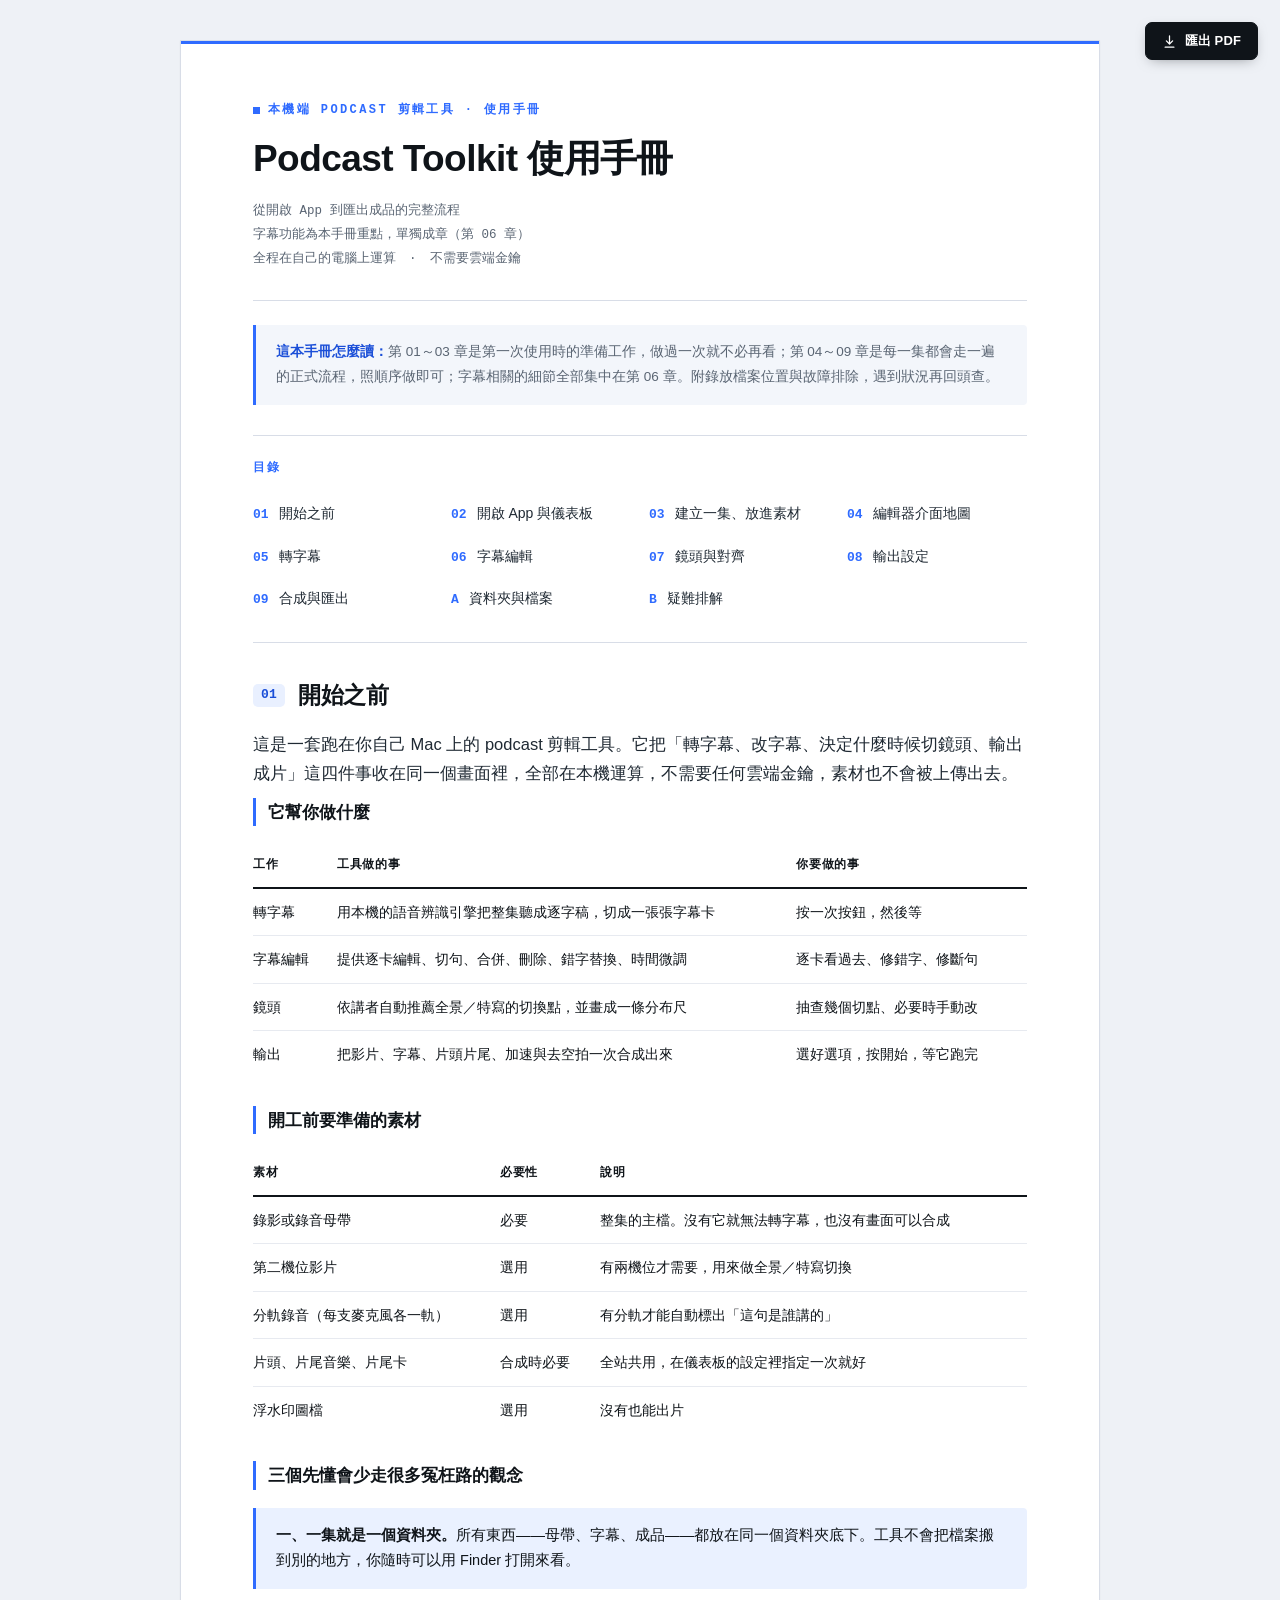
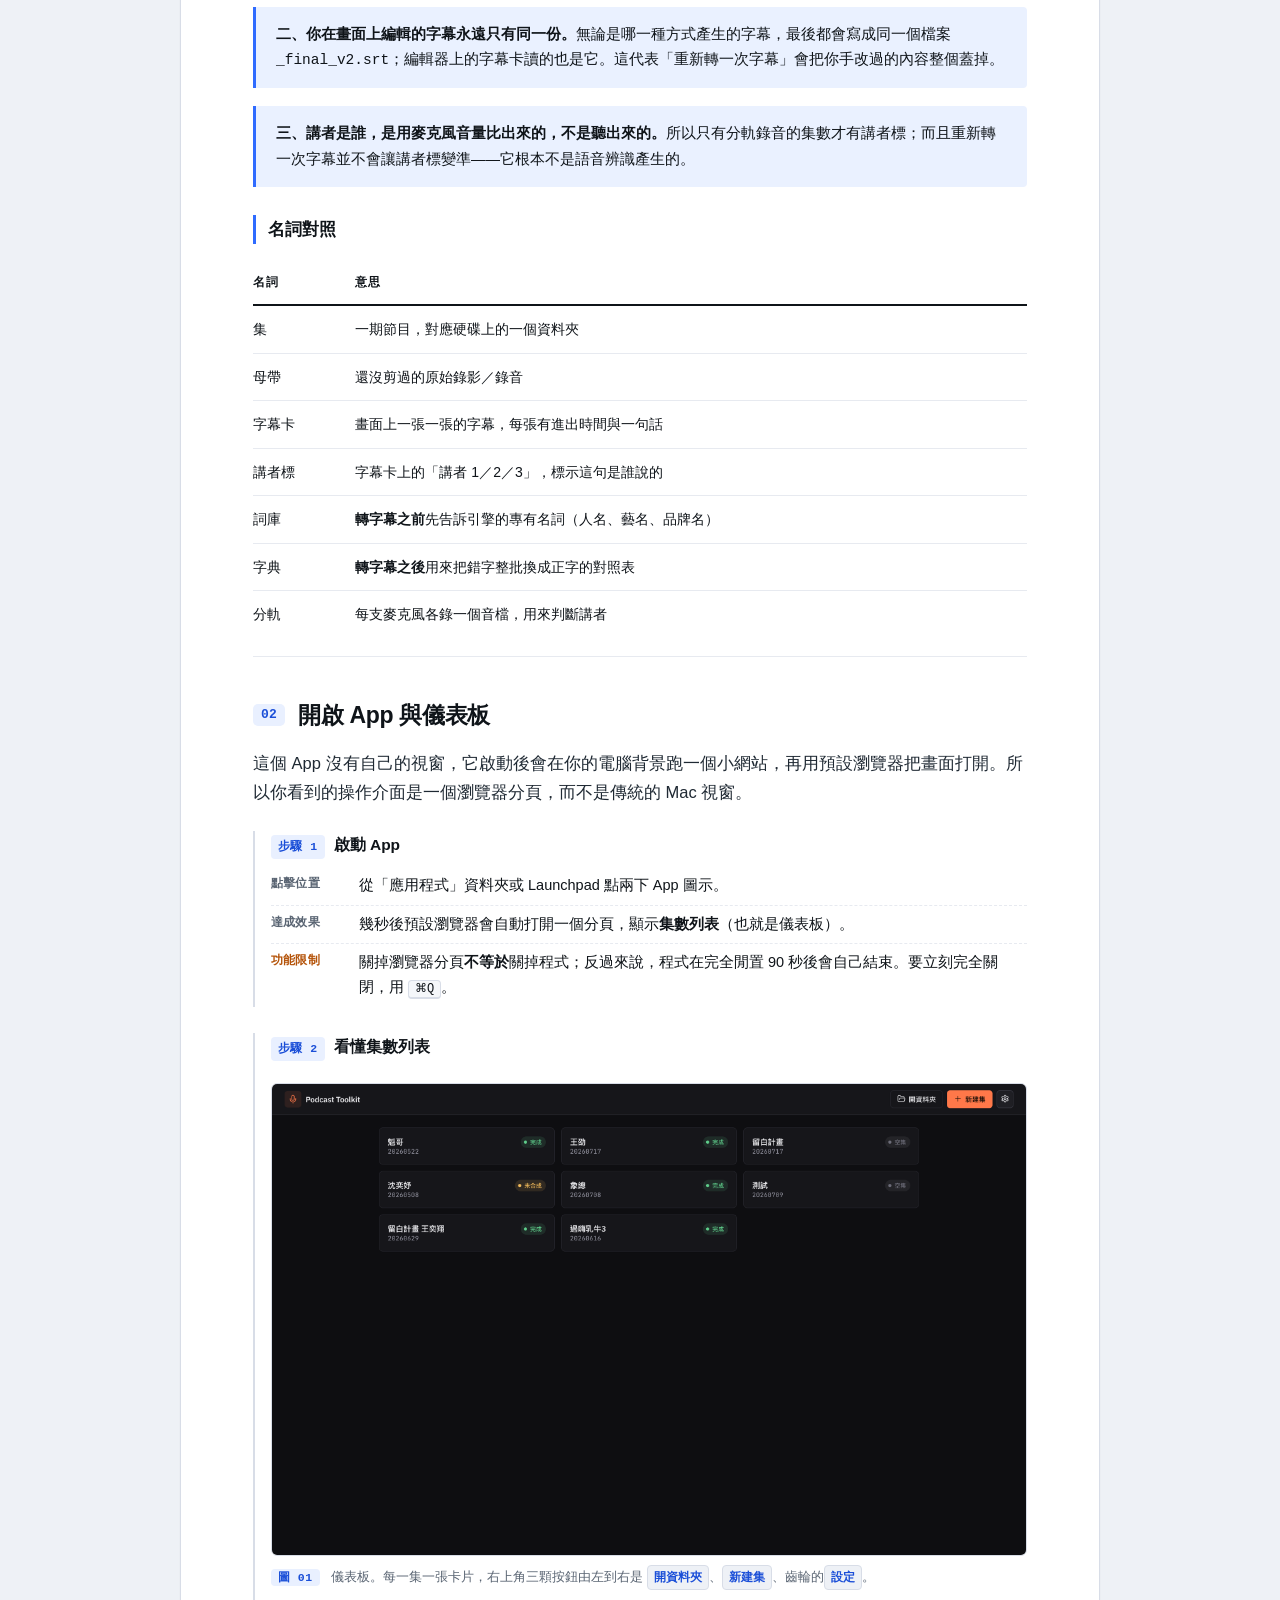
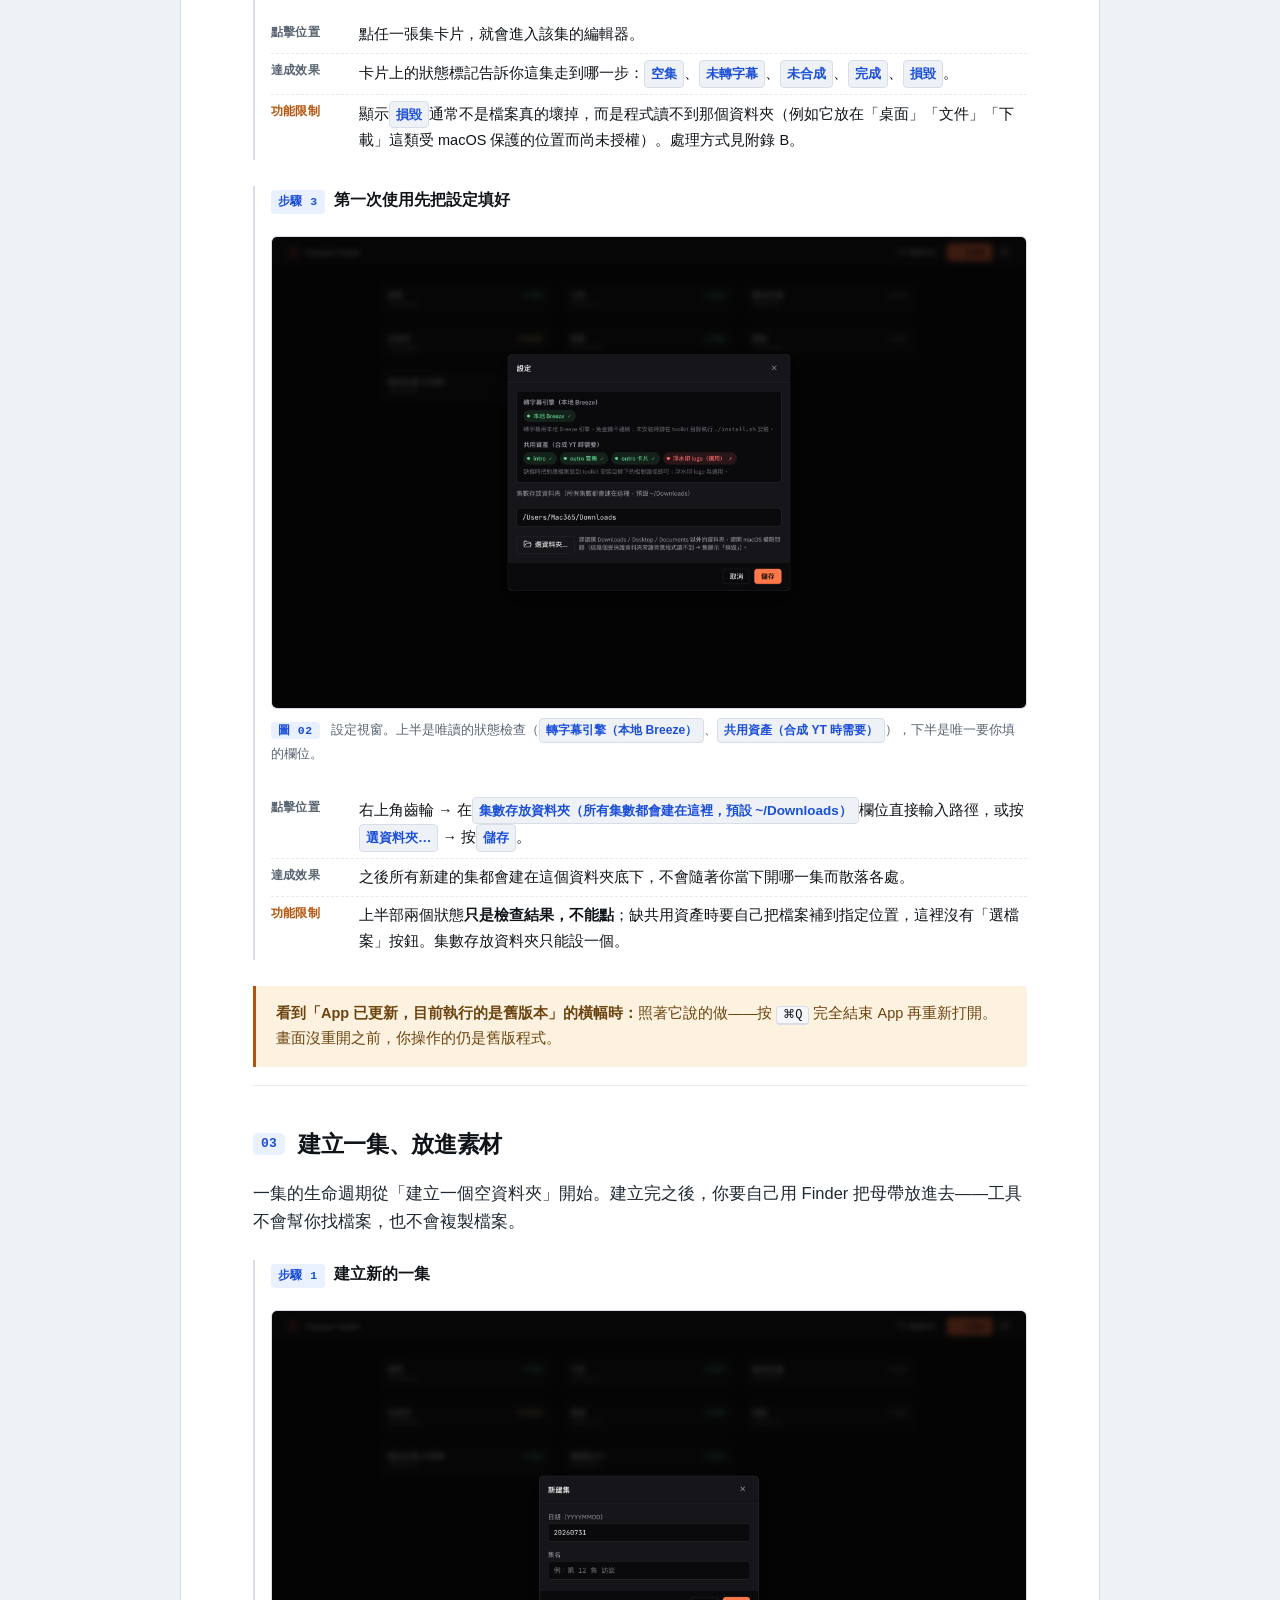
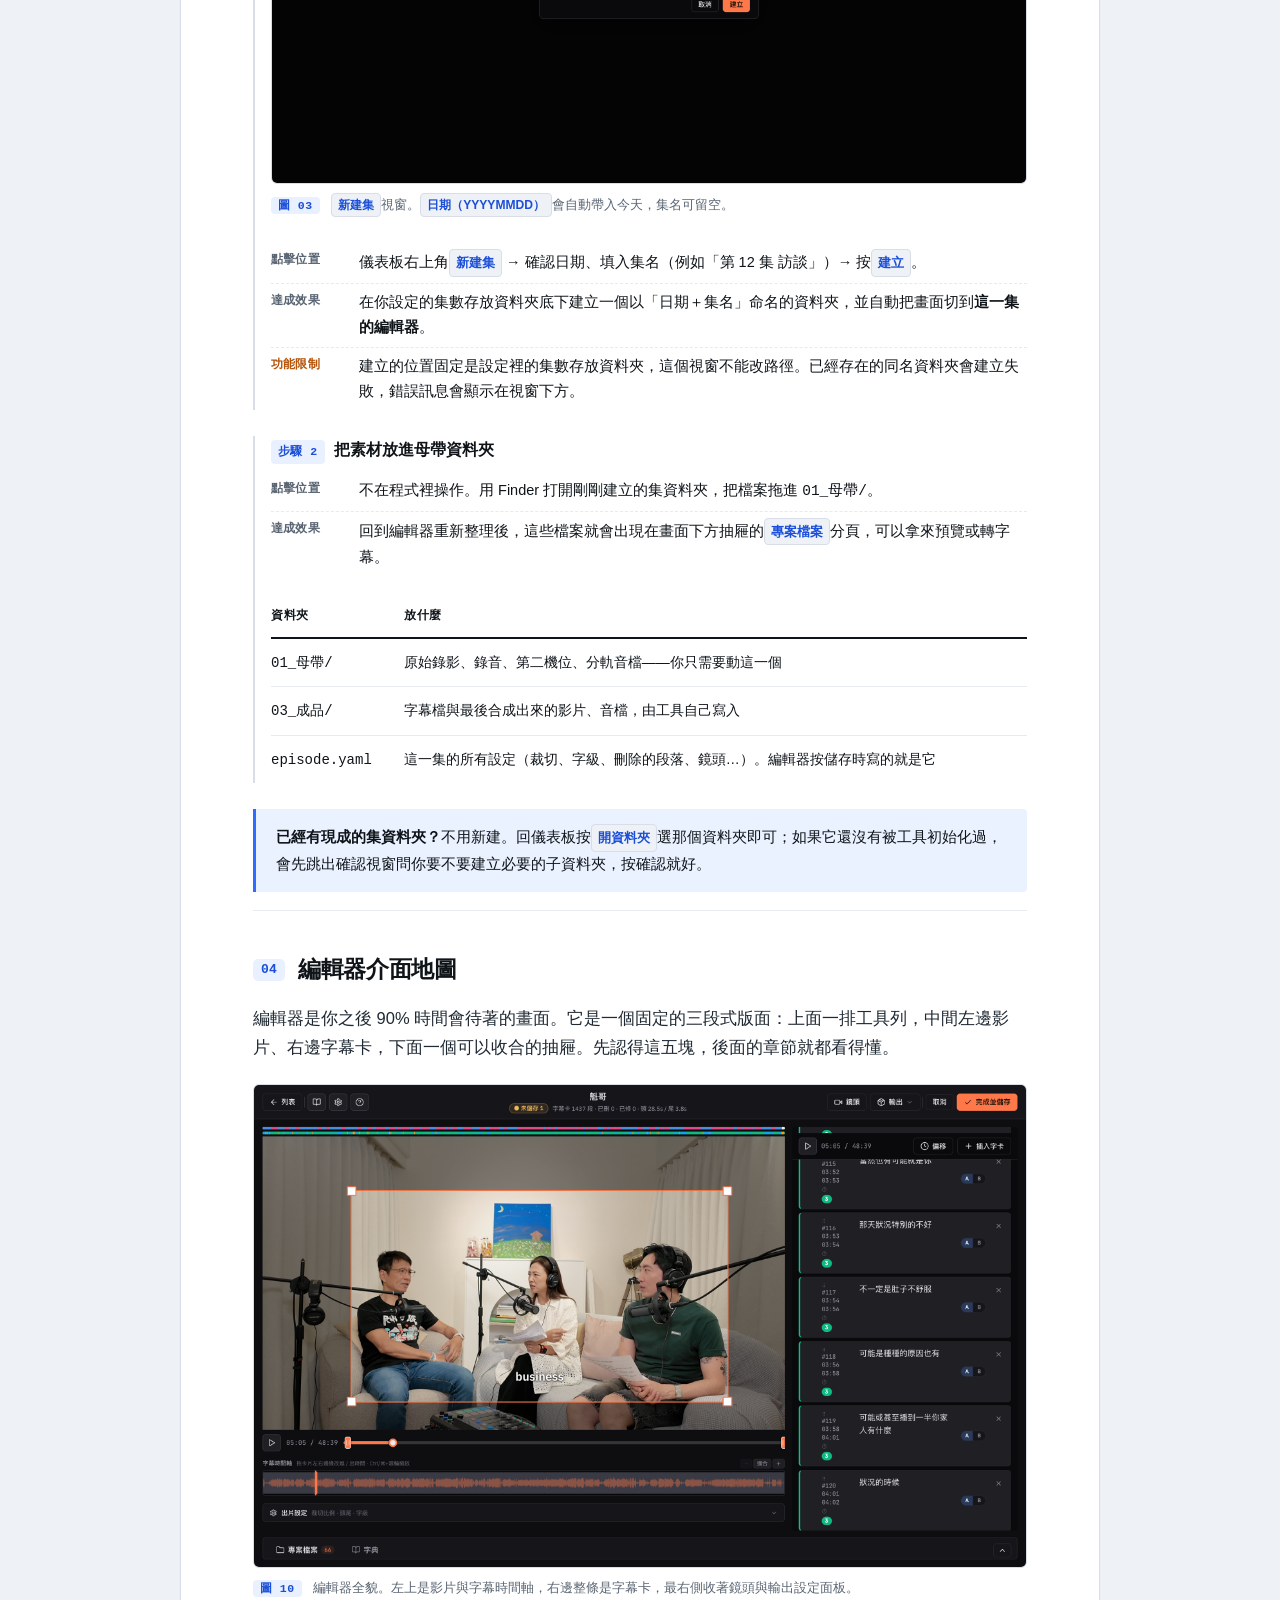
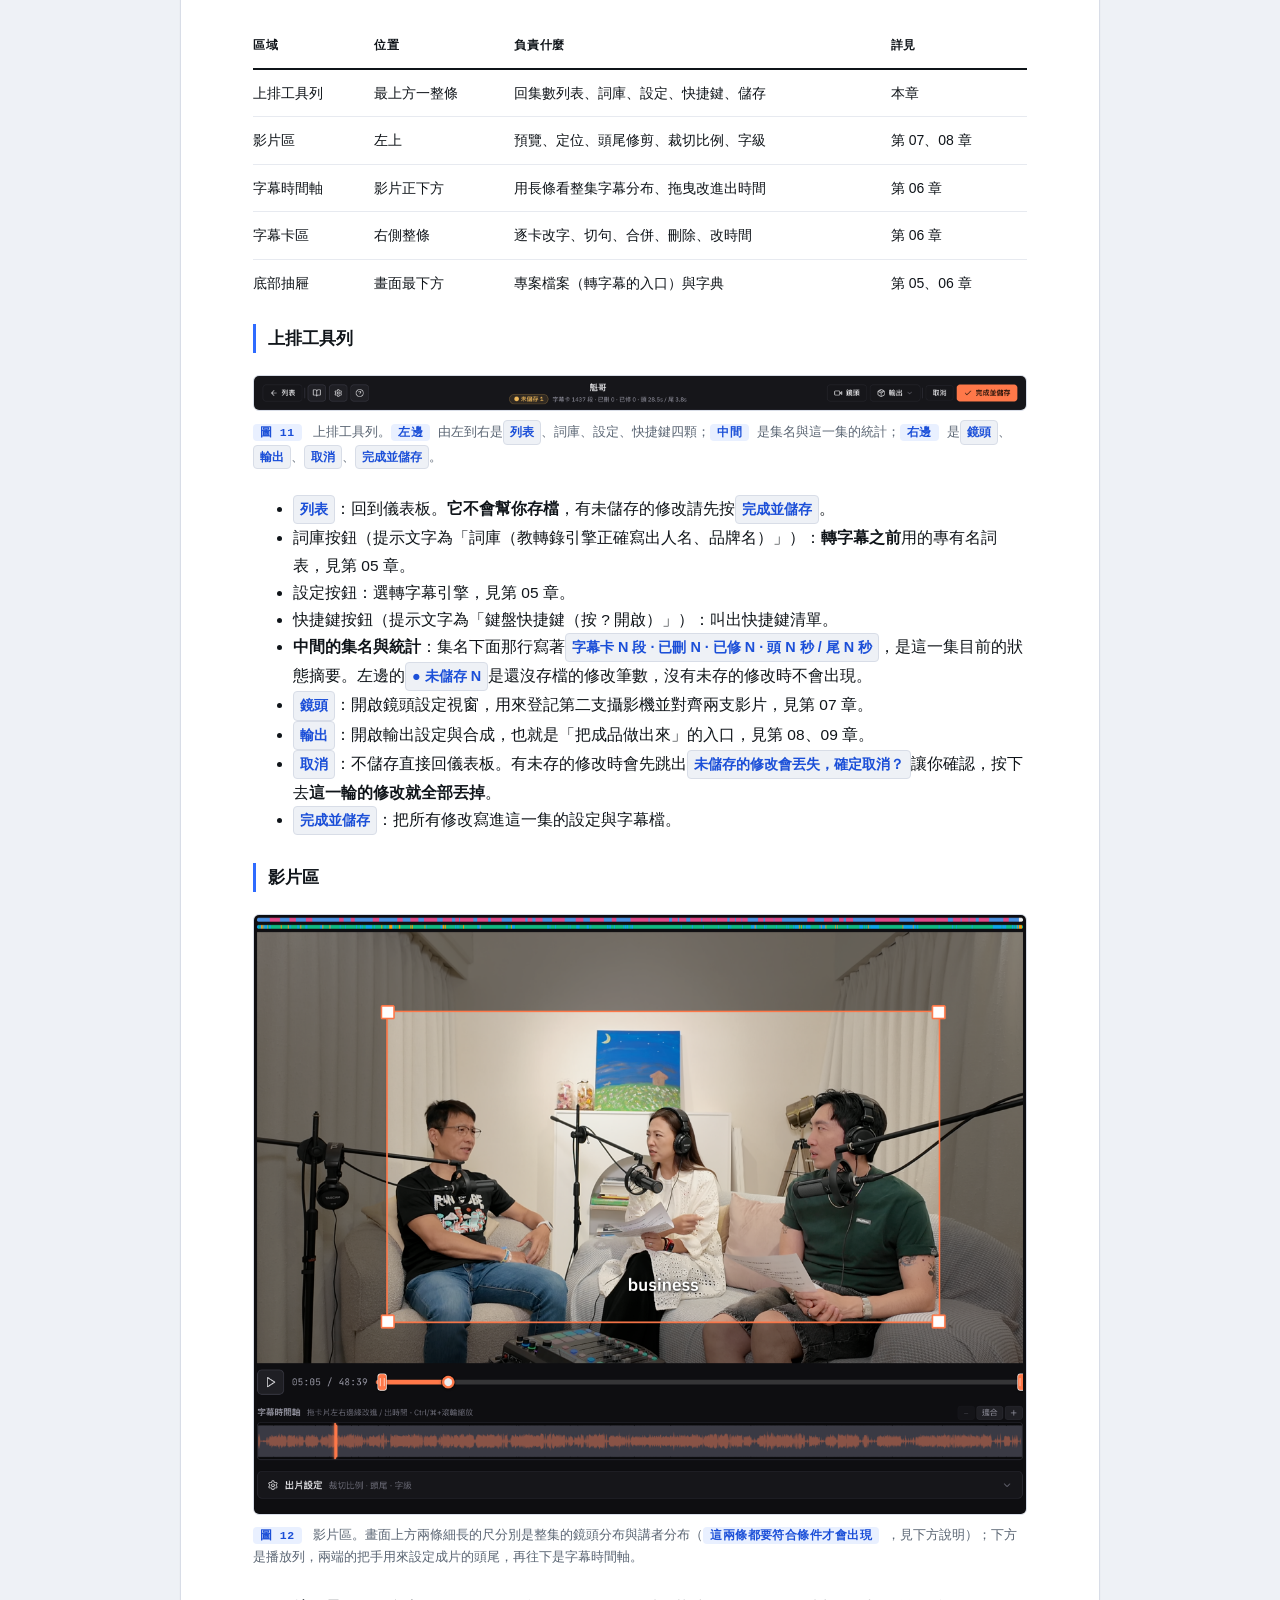
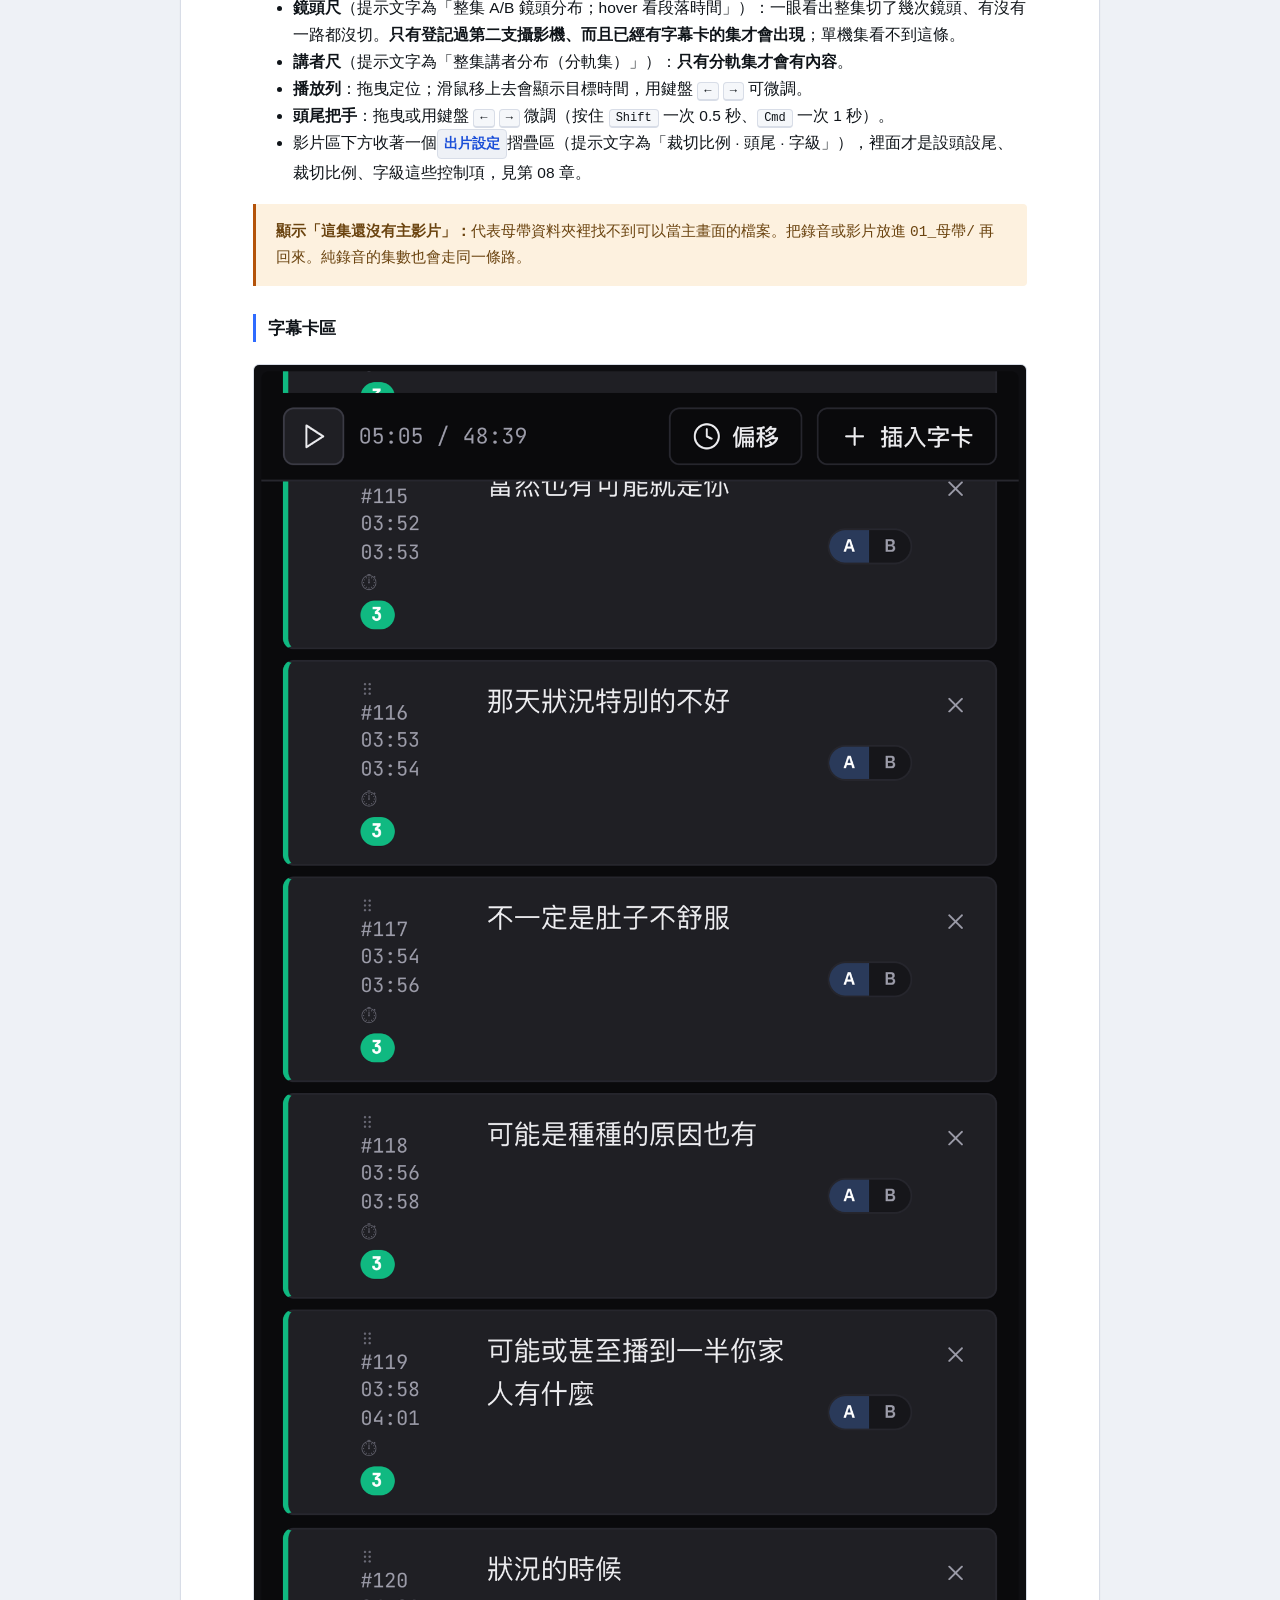
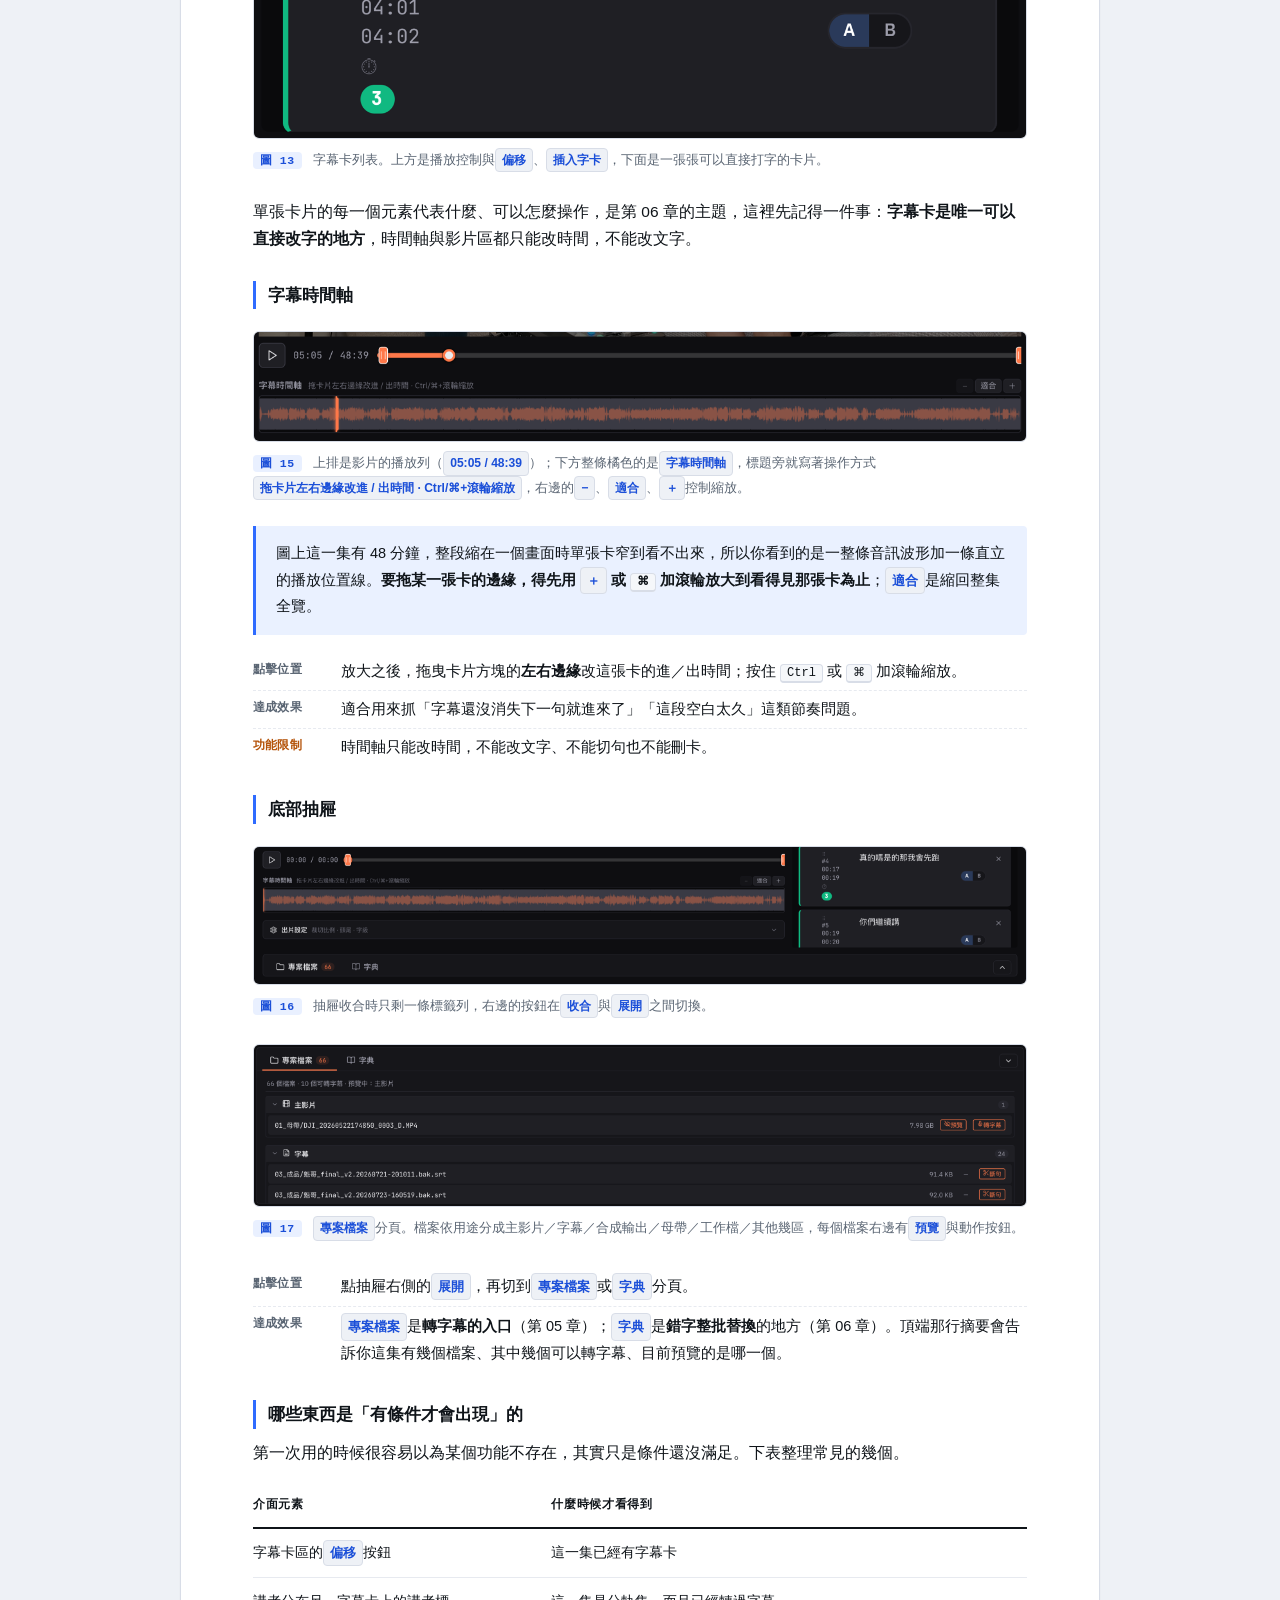
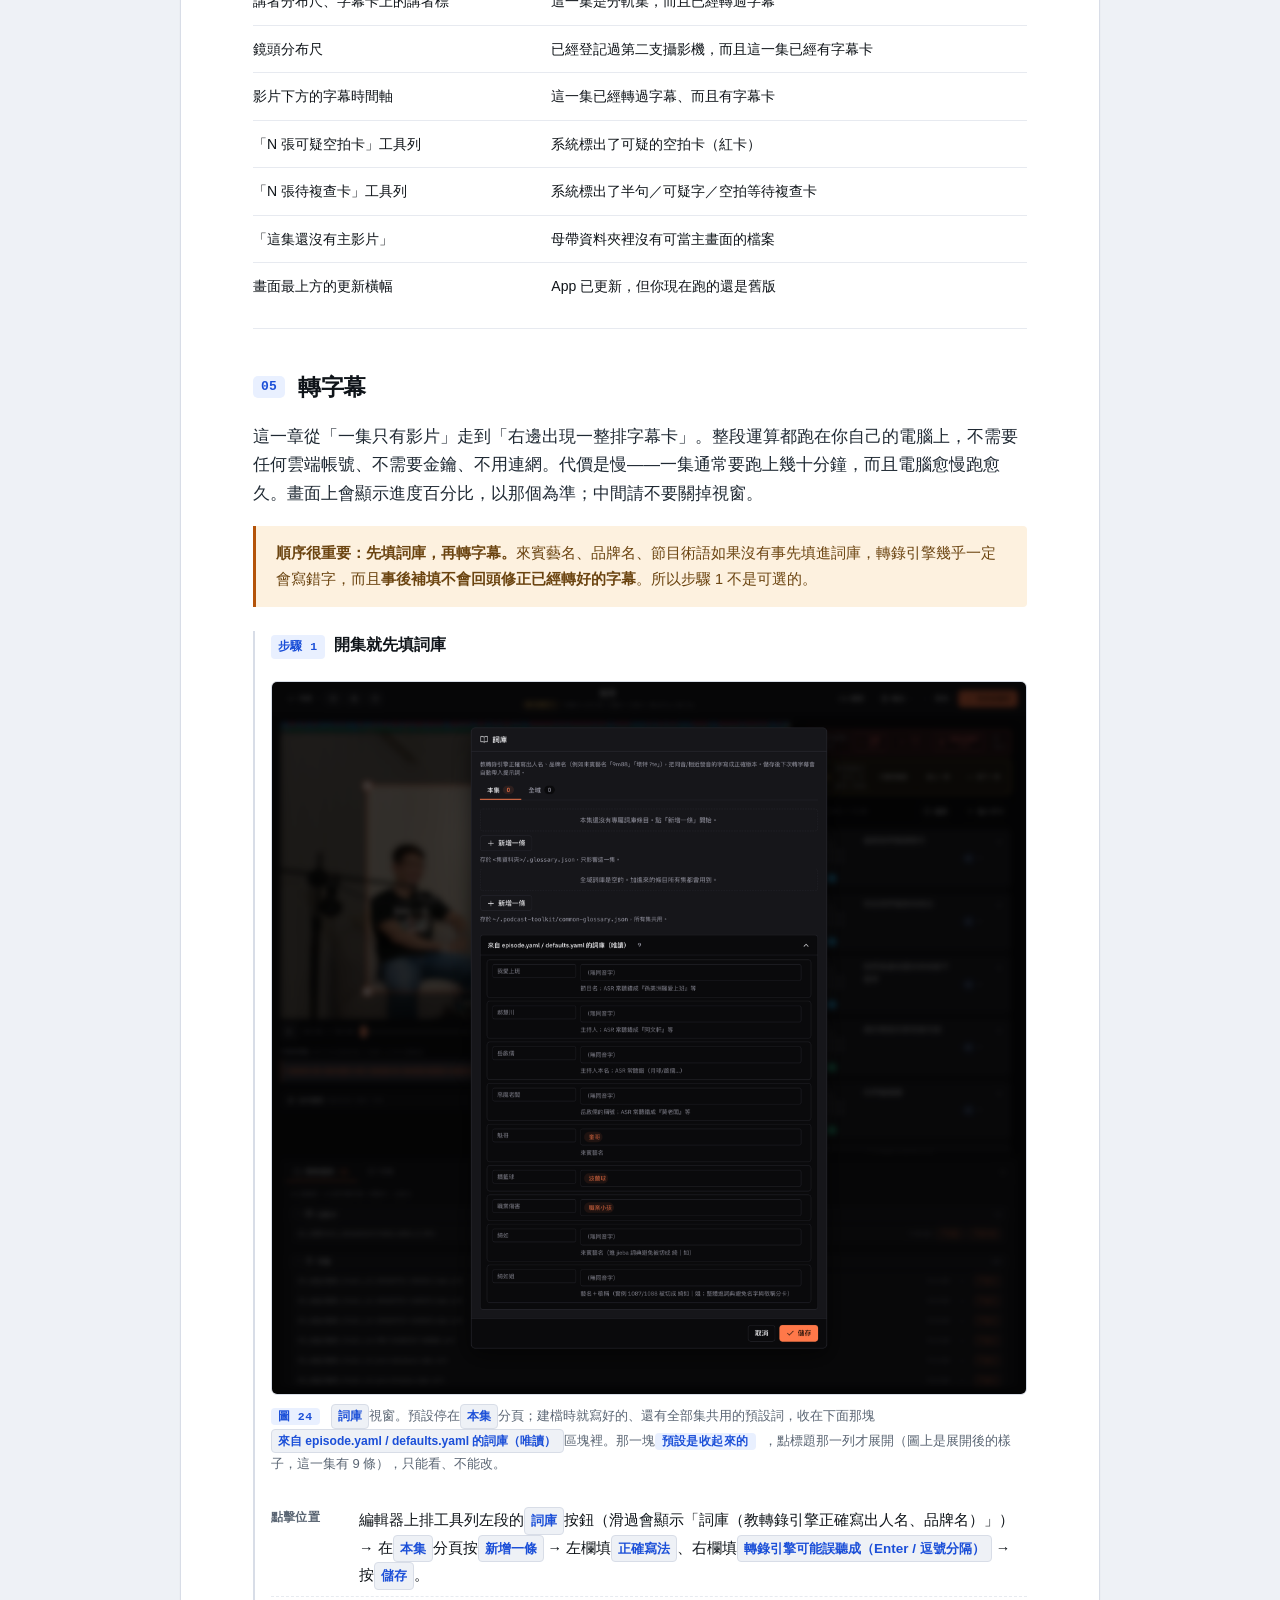
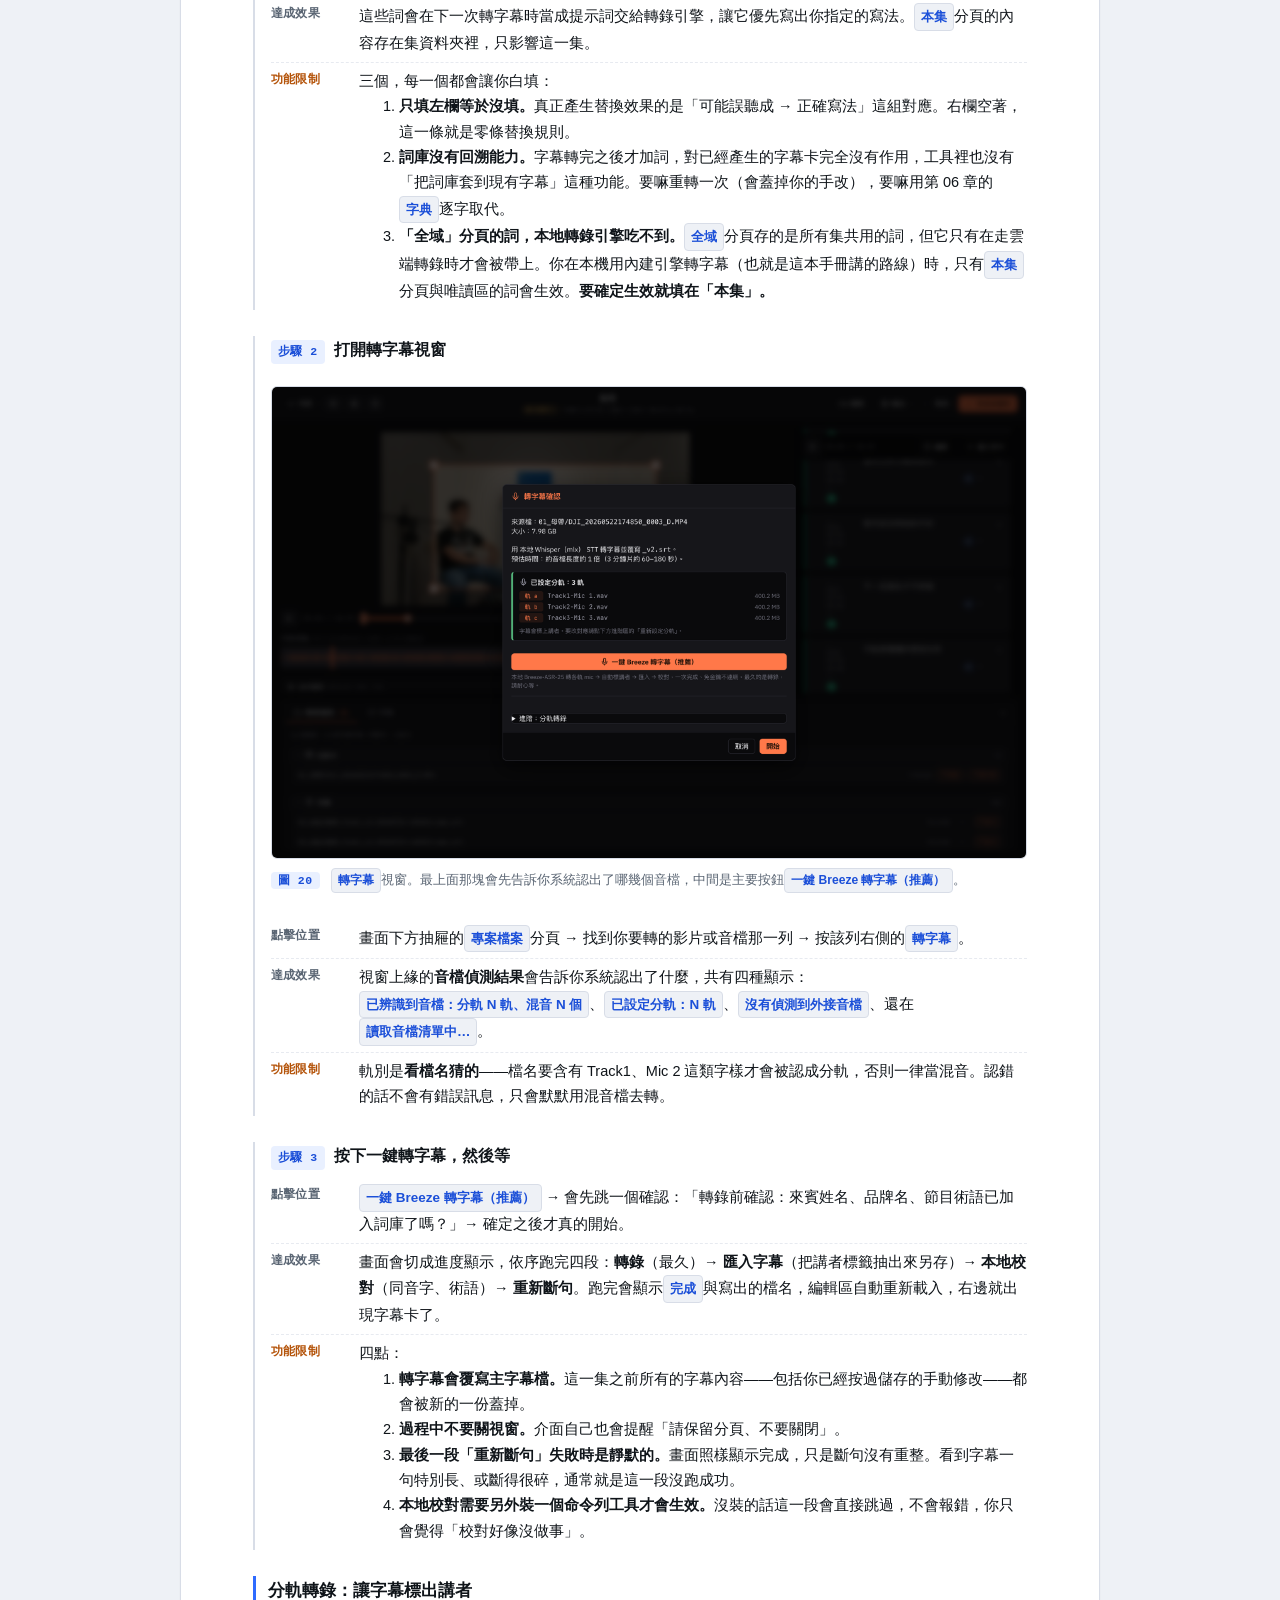
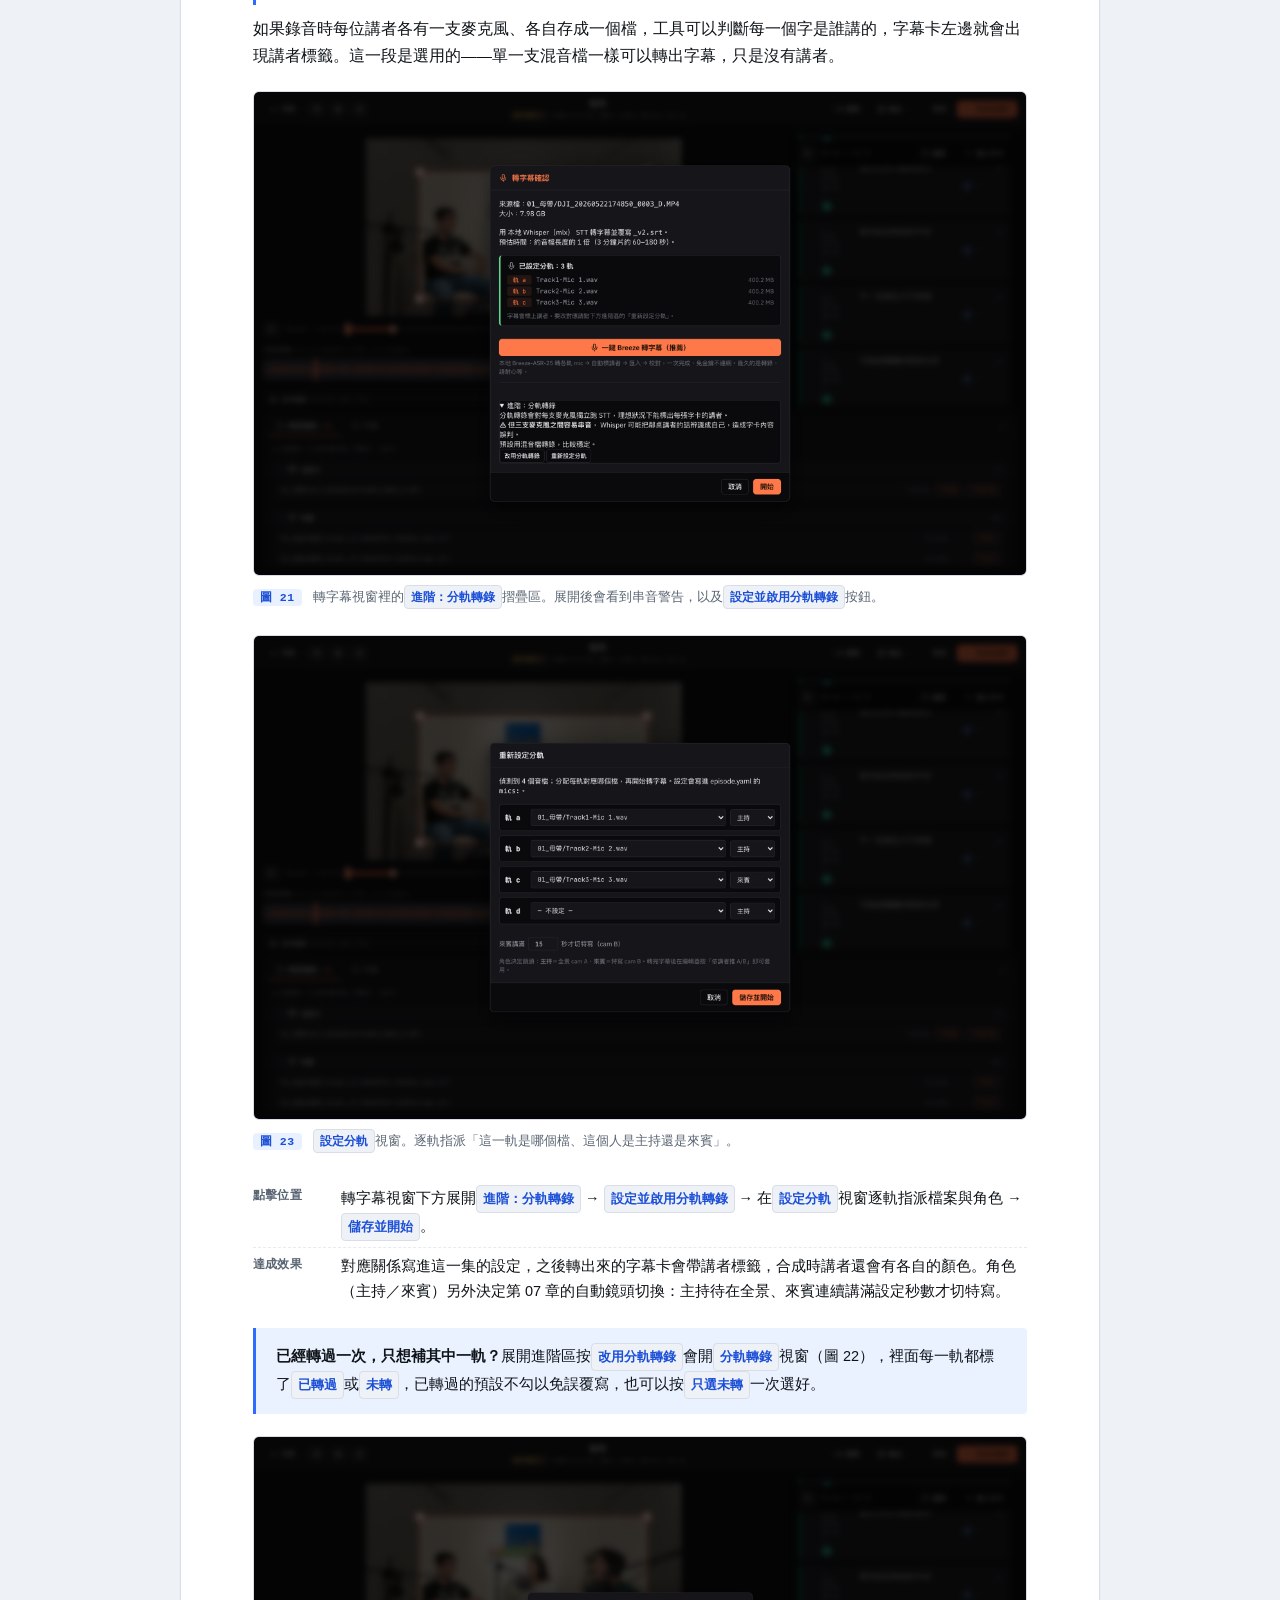
==== docs/user-manual/index.html @ bb1cd31c "docs(manual): 新增使用者手冊（40 頁 + 25 張 UI 截圖） 從開啟 app 到匯出檔案的全流程操作手冊，字幕功能寫得最細 （點擊位置／達成效果／功能限制）。  - docs/us" ====
<!doctype html>
<html lang="zh-Hant">
  <head>
    <meta charset="utf-8" />
    <meta name="viewport" content="width=device-width, initial-scale=1" />
    <title>Podcast Toolkit 使用手冊</title>
    <style>
      :root {
        /* 介面底色與墨色（冷調、科技感） */
        --bg: #eef1f6;
        --paper: #ffffff;
        --ink: #0f1419;
        --ink-2: #1f2933;
        --sub: #5a6573;
        --faint: #98a2b3;
        --line: #e7eaf0;
        --line-2: #d8dde7;
        /* 招牌強調色：電光藍（單色、不用漸層） */
        --accent: #2f6bff;
        --accent-2: #1b4fd8;
        --accent-soft: #e9f0ff;
        /* 語意色（低彩度、扁平） */
        --blue: #2f6bff;
        --blue-bg: #eaf1ff;
        --amber: #b45309;
        --amber-bg: #fdf1df;
        --green: #0f9d6b;
        --green-bg: #e6f6ee;
        --indigo: #6366f1;
        /* 相容舊變數（內聯樣式仍引用） */
        --card: var(--paper);
        --canvas: var(--bg);
        /* 字體：本機無襯線＋等寬，無外部相依、無襯線 */
        --sans:
          "PingFang TC", "Helvetica Neue", "Segoe UI", "Noto Sans TC",
          "Microsoft JhengHei", -apple-system, BlinkMacSystemFont, sans-serif;
        --mono-font:
          "SFMono-Regular", ui-monospace, "JetBrains Mono", Menlo, Consolas,
          "Roboto Mono", monospace;
      }
      * {
        box-sizing: border-box;
      }
      html {
        scroll-behavior: smooth;
      }
      body {
        margin: 0;
        background: var(--bg);
        color: var(--ink);
        font-family: var(--sans);
        line-height: 1.75;
        -webkit-font-smoothing: antialiased;
        text-rendering: optimizeLegibility;
        font-size: 15.5px;
      }
      .wrap {
        max-width: 920px;
        margin: 40px auto;
        background: var(--paper);
        border: 1px solid var(--line-2);
        box-shadow: 0 1px 2px rgba(15, 20, 25, 0.04);
        padding: 0 72px 80px;
        position: relative;
        counter-reset: sec;
      }
      /* 頂部電光藍細線（載入時由左掃入） */
      .wrap::before {
        content: "";
        position: absolute;
        left: 0;
        right: 0;
        top: 0;
        height: 3px;
        background: var(--accent);
        transform-origin: left;
      }
      header.top {
        padding: 54px 0 28px;
        margin: 0;
        border-bottom: 1px solid var(--line-2);
      }
      header.top .eyebrow {
        display: inline-flex;
        align-items: center;
        gap: 8px;
        margin: 0 0 16px;
        font-family: var(--mono-font);
        font-size: 12px;
        letter-spacing: 0.2em;
        text-transform: uppercase;
        color: var(--accent);
        font-weight: 600;
      }
      header.top .eyebrow::before {
        content: "";
        width: 7px;
        height: 7px;
        background: var(--accent);
        display: inline-block;
      }
      header.top h1 {
        margin: 0 0 18px;
        font-family: var(--sans);
        font-weight: 800;
        font-size: 37px;
        line-height: 1.18;
        letter-spacing: -0.015em;
        color: var(--ink);
      }
      header.top .meta {
        font-family: var(--mono-font);
        font-size: 12.5px;
        color: var(--sub);
        line-height: 1.95;
      }
      header.top .meta code {
        font-family: var(--mono-font);
        color: var(--accent-2);
        background: var(--accent-soft);
        padding: 1px 6px;
        border-radius: 4px;
      }
      .pdf-btn {
        position: fixed;
        top: 22px;
        right: 22px;
        z-index: 50;
        display: inline-flex;
        align-items: center;
        gap: 8px;
        font-family: var(--sans);
        font-size: 13px;
        font-weight: 600;
        letter-spacing: 0.01em;
        color: #fff;
        background: var(--ink);
        border: 1px solid var(--ink);
        border-radius: 7px;
        padding: 9px 16px;
        cursor: pointer;
        box-shadow: 0 4px 14px -6px rgba(15, 20, 25, 0.5);
        transition:
          background 0.15s,
          border-color 0.15s,
          transform 0.15s;
      }
      .pdf-btn:hover {
        background: var(--accent);
        border-color: var(--accent);
        transform: translateY(-1px);
      }
      .pdf-btn:active {
        transform: translateY(0);
      }
      .pdf-btn svg {
        display: block;
      }
      .src-note {
        background: #f3f6fb;
        border-left: 3px solid var(--accent);
        border-radius: 0 4px 4px 0;
        padding: 15px 20px;
        margin: 24px 0 8px;
        font-size: 13.5px;
        line-height: 1.85;
        color: var(--sub);
      }
      .src-note b {
        color: var(--accent-2);
        font-weight: 700;
      }
      nav.toc {
        background: transparent;
        border-top: 1px solid var(--line-2);
        border-bottom: 1px solid var(--line-2);
        padding: 22px 0;
        margin: 30px 0 4px;
      }
      nav.toc strong {
        display: block;
        margin-bottom: 16px;
        color: var(--accent);
        font-family: var(--mono-font);
        font-size: 11.5px;
        letter-spacing: 0.2em;
        text-transform: uppercase;
      }
      nav.toc .toc-grid {
        display: grid;
        grid-template-columns: repeat(auto-fill, minmax(180px, 1fr));
        gap: 2px 18px;
      }
      nav.toc a {
        display: flex;
        align-items: baseline;
        gap: 10px;
        color: var(--ink-2);
        text-decoration: none;
        font-size: 14px;
        padding: 7px 0;
        border-bottom: 1px solid transparent;
        transition:
          color 0.15s,
          border-color 0.15s;
      }
      nav.toc a:hover {
        color: var(--accent);
        border-bottom-color: var(--accent);
      }
      nav.toc a .n {
        flex: none;
        font-family: var(--mono-font);
        font-size: 13px;
        font-weight: 700;
        color: var(--accent);
        font-variant-numeric: tabular-nums;
      }
      section {
        counter-increment: sec;
        background: transparent;
        border: none;
        border-top: 1px solid var(--line);
        border-radius: 0;
        padding: 44px 0 0;
        margin: 0;
      }
      section:first-of-type {
        border-top: none;
        padding-top: 34px;
      }
      h2 {
        display: flex;
        align-items: center;
        gap: 13px;
        font-family: var(--sans);
        font-weight: 800;
        font-size: 23px;
        line-height: 1.25;
        letter-spacing: -0.015em;
        margin: 0 0 20px;
        padding-bottom: 0;
        border-bottom: none;
        color: var(--ink);
      }
      h2::before {
        content: counter(sec, decimal-leading-zero);
        font-family: var(--mono-font);
        font-size: 13px;
        font-weight: 700;
        color: var(--accent-2);
        background: var(--accent-soft);
        padding: 3px 8px;
        border-radius: 5px;
        letter-spacing: 0.02em;
        font-variant-numeric: tabular-nums;
      }
      h2 .tag {
        margin-left: auto;
        align-self: center;
        font-family: var(--mono-font);
        font-size: 11px;
        letter-spacing: 0.08em;
        text-transform: uppercase;
        color: var(--sub);
        font-weight: 600;
        white-space: nowrap;
      }
      h2 .tag::before {
        content: "";
        display: inline-block;
        width: 6px;
        height: 6px;
        margin-right: 7px;
        background: var(--accent);
        vertical-align: middle;
      }
      h3 {
        font-family: var(--sans);
        font-weight: 700;
        font-size: 16.5px;
        margin: 28px 0 10px;
        padding-left: 12px;
        border-left: 3px solid var(--accent);
        color: var(--ink);
      }
      h3:first-of-type {
        margin-top: 8px;
      }
      p {
        margin: 10px 0;
      }
      .lead {
        font-size: 16.5px;
        color: var(--ink-2);
      }
      #conclusion .lead {
        background: var(--accent-soft);
        border-left: 3px solid var(--accent);
        border-radius: 0 5px 5px 0;
        padding: 16px 20px;
        color: var(--ink-2);
      }
      .callout {
        background: #f5f7fa;
        border-left: 3px solid var(--faint);
        border-radius: 0 4px 4px 0;
        padding: 15px 20px;
        margin: 18px 0;
        font-size: 14.5px;
      }
      .callout.blue {
        background: var(--blue-bg);
        border-left-color: var(--blue);
      }
      .callout.amber {
        background: var(--amber-bg);
        border-left-color: var(--amber);
        color: #6b4410;
      }
      .callout.green {
        background: var(--green-bg);
        border-left-color: var(--green);
      }
      .callout b {
        color: inherit;
      }
      table {
        width: 100%;
        border-collapse: collapse;
        margin: 18px 0;
        font-size: 14px;
      }
      th,
      td {
        padding: 11px 16px 11px 0;
        border: none;
        border-bottom: 1px solid var(--line);
        text-align: left;
        vertical-align: top;
      }
      thead th {
        font-family: var(--mono-font);
        color: var(--ink);
        font-weight: 700;
        font-size: 11.5px;
        letter-spacing: 0.06em;
        text-transform: uppercase;
        white-space: nowrap;
        border-bottom: 2px solid var(--ink);
      }
      tbody tr:last-child td {
        border-bottom: none;
      }
      tbody tr:hover {
        background: #f5f8ff;
      }
      td.num {
        width: 30px;
        text-align: left;
        font-family: var(--mono-font);
        font-weight: 700;
        color: var(--accent);
        font-variant-numeric: tabular-nums;
      }
      td.cjk {
        width: 54px;
        text-align: left;
        font-family: var(--mono-font);
        color: #0e7490;
        font-weight: 700;
        font-variant-numeric: tabular-nums;
      }
      .formula {
        display: inline-block;
        font-family: var(--mono-font);
        font-size: 11.5px;
        padding: 2px 8px;
        border-radius: 4px;
        background: #eef1f6;
        color: var(--accent-2);
        white-space: nowrap;
      }
      .pin {
        display: inline-block;
        font-family: var(--mono-font);
        font-size: 11.5px;
        padding: 2px 8px;
        border-radius: 4px;
        background: var(--accent-soft);
        color: var(--accent-2);
        border: 1px solid #cddcff;
        font-weight: 600;
      }
      .dash {
        color: var(--faint);
      }
      .quote {
        font-family: var(--sans);
        font-size: 14.5px;
        background: #f5f7fa;
        border-left: 2px solid var(--accent);
        padding: 10px 0 10px 16px;
        margin: 10px 0;
        color: var(--ink-2);
      }
      .grp-badge {
        font-family: var(--mono-font);
        font-size: 11px;
        letter-spacing: 0.03em;
        color: #fff;
        border-radius: 4px;
        padding: 3px 9px;
        font-weight: 700;
        white-space: nowrap;
      }
      .gA {
        background: var(--blue);
      }
      .gB {
        background: var(--indigo);
      }
      .gC {
        background: var(--green);
      }
      .gE {
        background: var(--amber);
      }
      ul.check {
        list-style: none;
        padding: 0;
        margin: 10px 0;
      }
      ul.check li {
        padding: 9px 0 9px 28px;
        position: relative;
        border-bottom: 1px solid var(--line);
        font-size: 14.5px;
      }
      ul.check li:last-child {
        border-bottom: none;
      }
      ul.check li::before {
        content: "✓";
        position: absolute;
        left: 0;
        top: 9px;
        color: var(--accent);
        font-size: 14px;
        font-weight: 700;
        line-height: 1.5;
      }
      .setting-list {
        margin: 10px 0;
        padding-left: 0;
        list-style: none;
      }
      .setting-list li {
        padding: 9px 0;
        border-bottom: 1px solid var(--line);
        font-size: 14.5px;
      }
      .setting-list li:last-child {
        border-bottom: none;
      }
      .setting-list b {
        color: var(--ink);
      }
      footer {
        text-align: left;
        font-family: var(--mono-font);
        color: var(--sub);
        font-size: 11.5px;
        letter-spacing: 0.02em;
        margin-top: 48px;
        padding-top: 22px;
        border-top: 2px solid var(--ink);
        line-height: 1.9;
      }
      footer code {
        color: var(--accent-2);
      }
      /* 心智圖：架構樹（左→右分支，純 CSS、可列印） */
      .mm {
        margin: 14px 0 8px;
        overflow-x: auto;
      }
      .mm ul {
        list-style: none;
        margin: 0;
        padding-left: 30px;
        position: relative;
      }
      .mm > ul.mm-root {
        padding-left: 0;
      }
      .mm li {
        position: relative;
        padding: 5px 0;
      }
      /* 垂直主幹：連到下一個兄弟節點 */
      .mm ul li::before {
        content: "";
        position: absolute;
        left: -16px;
        top: 0;
        width: 2px;
        height: 100%;
        background: #d3d9e4;
      }
      .mm ul li:last-child::before {
        height: 22px;
      }
      /* 水平分枝：連到節點 */
      .mm ul li::after {
        content: "";
        position: absolute;
        left: -16px;
        top: 22px;
        width: 16px;
        height: 2px;
        background: #d3d9e4;
      }
      /* 根層不畫連接線 */
      .mm > ul.mm-root > li::before,
      .mm > ul.mm-root > li::after {
        display: none;
      }
      .mm .node {
        display: inline-block;
        background: var(--paper);
        border: 1px solid var(--line-2);
        border-radius: 6px;
        padding: 7px 12px;
        font-size: 13.5px;
        line-height: 1.5;
        vertical-align: top;
      }
      .mm .node b {
        font-family: var(--sans);
        font-weight: 700;
        color: var(--ink);
      }
      .mm .node .kw {
        color: var(--ink);
        font-weight: 600;
      }
      .mm .node .meta {
        font-family: var(--mono-font);
        color: var(--sub);
        font-size: 11.5px;
      }
      .mm .node.root {
        background: var(--ink);
        border-color: var(--ink);
        color: #fff;
        font-family: var(--sans);
        font-weight: 700;
        font-size: 14px;
      }
      .mm .node.cA {
        border-left: 4px solid var(--blue);
      }
      .mm .node.cB {
        border-left: 4px solid var(--indigo);
      }
      .mm .node.cE {
        border-left: 4px dashed var(--amber);
        background: var(--amber-bg);
      }
      .mm .node.leaf {
        background: #f5f7fa;
      }
      /* 載入動效：僅螢幕、尊重 reduce-motion；列印不套用 */
      @media screen and (prefers-reduced-motion: no-preference) {
        .wrap::before {
          animation: barIn 0.6s ease-out both;
        }
        header.top {
          animation: riseIn 0.5s ease-out both;
        }
        section {
          animation: riseIn 0.55s ease-out both;
        }
        section:nth-of-type(2) {
          animation-delay: 0.05s;
        }
        section:nth-of-type(3) {
          animation-delay: 0.1s;
        }
        section:nth-of-type(4) {
          animation-delay: 0.15s;
        }
        section:nth-of-type(5) {
          animation-delay: 0.2s;
        }
        section:nth-of-type(6) {
          animation-delay: 0.25s;
        }
      }
      @keyframes riseIn {
        from {
          opacity: 0;
          transform: translateY(12px);
        }
        to {
          opacity: 1;
          transform: none;
        }
      }
      @keyframes barIn {
        from {
          transform: scaleX(0);
        }
        to {
          transform: scaleX(1);
        }
      }
      @media print {
        .no-print {
          display: none !important;
        }
        body {
          background: #fff;
          background-image: none;
          font-size: 11.5pt;
        }
        .wrap {
          max-width: 100%;
          margin: 0;
          padding: 0;
          border: none;
          box-shadow: none;
        }
        .wrap::before {
          display: none;
        }
        /* 目錄要印出來：固定兩欄、不要被分頁切開 */
        nav.toc {
          break-inside: avoid;
          border-color: #999;
          margin: 22px 0 0;
        }
        nav.toc .toc-grid {
          grid-template-columns: repeat(2, 1fr);
        }
        nav.toc a {
          padding: 4px 0;
        }
        section {
          border-top: 1px solid #ccc;
          padding-top: 22px;
        }
        section:first-of-type {
          border-top: none;
        }
        h2,
        h3 {
          break-after: avoid;
        }
        table,
        .callout,
        .mm {
          break-inside: avoid;
        }
        header.top {
          border-bottom: 2px solid #000;
          padding-top: 0;
        }
        a {
          color: inherit;
        }
        .mm {
          overflow: visible;
        }
      }
      @media (max-width: 680px) {
        .wrap {
          max-width: 100%;
          margin: 0;
          padding: 0 22px 60px;
          border: none;
        }
        header.top h1 {
          font-size: 27px;
        }
        h2 {
          font-size: 21px;
        }
        nav.toc .toc-grid {
          grid-template-columns: 1fr 1fr;
        }
        th,
        td {
          padding: 9px 8px 9px 0;
          font-size: 13px;
        }
        .pdf-btn {
          top: auto;
          bottom: 16px;
          right: 16px;
        }
      }
    </style>
    <style>
      /* ===== 手冊專用補充樣式（不改動上方報告模板的既有規則） ===== */

      /* 高風險警語用的紅框（模板只有藍／琥珀／綠） */
      .callout.red {
        background: #fdeeed;
        border-left-color: #c0392b;
        color: #7d221a;
      }
      .callout.red b {
        color: #8f2016;
      }

      /* 截圖：retina 圖一律縮到欄寬，加細框與圖說 */
      figure.shot {
        margin: 22px 0 26px;
      }
      figure.shot img {
        display: block;
        width: 100%;
        max-width: 100%;
        height: auto;
        border: 1px solid var(--line-2);
        border-radius: 6px;
      }
      figure.shot figcaption {
        margin-top: 9px;
        font-size: 13px;
        line-height: 1.7;
        color: var(--sub);
      }
      figure.shot figcaption b {
        font-family: var(--mono-font);
        font-size: 11.5px;
        letter-spacing: 0.04em;
        color: var(--accent-2);
        background: var(--accent-soft);
        padding: 2px 7px;
        border-radius: 4px;
        margin-right: 8px;
      }

      /* 操作步驟：標題 + 四要素清單 */
      .step {
        margin: 24px 0 26px;
        padding-left: 16px;
        border-left: 2px solid var(--line-2);
      }
      .step > h4 {
        font-family: var(--sans);
        font-size: 15.5px;
        font-weight: 700;
        margin: 0 0 6px;
        color: var(--ink);
      }
      .step > h4 .no {
        display: inline-block;
        font-family: var(--mono-font);
        font-size: 11.5px;
        font-weight: 700;
        color: var(--accent-2);
        background: var(--accent-soft);
        padding: 2px 7px;
        border-radius: 4px;
        margin-right: 9px;
        letter-spacing: 0.04em;
      }
      ul.four {
        list-style: none;
        padding-left: 0;
        margin: 8px 0 0;
      }
      ul.four > li {
        position: relative;
        padding: 6px 0 6px 88px;
        font-size: 14.5px;
        line-height: 1.75;
        border-bottom: 1px dashed var(--line);
      }
      ul.four > li:last-child {
        border-bottom: none;
      }
      ul.four > li > b.k {
        position: absolute;
        left: 0;
        top: 6px;
        width: 76px;
        font-size: 12px;
        font-weight: 700;
        letter-spacing: 0.02em;
        color: var(--sub);
      }
      ul.four > li.lim > b.k {
        color: var(--amber);
      }

      /* 介面文字：照抄自程式介面的按鈕／欄位名稱 */
      .ui {
        display: inline-block;
        padding: 1px 6px;
        border-radius: 4px;
        background: #eef1f6;
        border: 1px solid var(--line-2);
        color: var(--accent-2);
        font-size: 0.93em;
        font-weight: 600;
        white-space: nowrap;
      }
      kbd {
        font-family: var(--mono-font);
        font-size: 12px;
        background: #f5f7fa;
        border: 1px solid var(--line-2);
        border-bottom-width: 2px;
        border-radius: 4px;
        padding: 1px 6px;
        color: var(--ink);
      }

      /* 附錄：不吃 section 的自動編號，改用 data-apx 的 A／B */
      section.apx {
        counter-increment: none;
      }
      section.apx h2::before {
        content: attr(data-apx);
      }

      @media print {
        figure.shot img {
          border-color: #ccc;
        }
        figure.shot,
        .step {
          break-inside: avoid;
        }
      }
    </style>
  </head>
  <body>
    <!-- ===== 匯出 PDF 按鈕（固定右上；列印時自動隱藏） ===== -->
    <button
      class="pdf-btn no-print"
      onclick="window.print()"
      title="匯出 PDF（列印 → 另存為 PDF）"
      aria-label="匯出 PDF"
    >
      <svg
        width="15"
        height="15"
        viewBox="0 0 24 24"
        fill="none"
        stroke="currentColor"
        stroke-width="2"
        stroke-linecap="round"
        stroke-linejoin="round"
        aria-hidden="true"
      >
        <path d="M12 3v12" />
        <path d="M7 11l5 5 5-5" />
        <path d="M5 21h14" />
      </svg>
      匯出 PDF
    </button>

    <div class="wrap">
      <header class="top">
        <p class="eyebrow">本機端 Podcast 剪輯工具 · 使用手冊</p>
        <h1>Podcast Toolkit 使用手冊</h1>
        <div class="meta">
          從開啟 App 到匯出成品的完整流程<br />
          字幕功能為本手冊重點，單獨成章（第 06 章）<br />
          全程在自己的電腦上運算　·　不需要雲端金鑰
        </div>
      </header>

      <div class="src-note">
        <b>這本手冊怎麼讀：</b>第 01～03
        章是第一次使用時的準備工作，做過一次就不必再看；第 04～09
        章是每一集都會走一遍的正式流程，照順序做即可；字幕相關的細節全部集中在第
        06 章。附錄放檔案位置與故障排除，遇到狀況再回頭查。
      </div>

      <nav class="toc">
        <strong>目錄</strong>
        <div class="toc-grid">
          <a href="#ch01"><span class="n">01</span>開始之前</a>
          <a href="#ch02"><span class="n">02</span>開啟 App 與儀表板</a>
          <a href="#ch03"><span class="n">03</span>建立一集、放進素材</a>
          <a href="#ch04"><span class="n">04</span>編輯器介面地圖</a>
          <a href="#ch05"><span class="n">05</span>轉字幕</a>
          <a href="#ch06"><span class="n">06</span>字幕編輯</a>
          <a href="#ch07"><span class="n">07</span>鏡頭與對齊</a>
          <a href="#ch08"><span class="n">08</span>輸出設定</a>
          <a href="#ch09"><span class="n">09</span>合成與匯出</a>
          <a href="#apx-a"><span class="n">A</span>資料夾與檔案</a>
          <a href="#apx-b"><span class="n">B</span>疑難排解</a>
        </div>
      </nav>
      <!-- ================= 01 開始之前 ================= -->
      <section id="ch01">
        <h2>開始之前</h2>

        <p class="lead">
          這是一套跑在你自己 Mac 上的 podcast
          剪輯工具。它把「轉字幕、改字幕、決定什麼時候切鏡頭、輸出成片」這四件事收在同一個畫面裡，全部在本機運算，不需要任何雲端金鑰，素材也不會被上傳出去。
        </p>

        <h3>它幫你做什麼</h3>
        <table>
          <thead>
            <tr>
              <th>工作</th>
              <th>工具做的事</th>
              <th>你要做的事</th>
            </tr>
          </thead>
          <tbody>
            <tr>
              <td>轉字幕</td>
              <td>用本機的語音辨識引擎把整集聽成逐字稿，切成一張張字幕卡</td>
              <td>按一次按鈕，然後等</td>
            </tr>
            <tr>
              <td>字幕編輯</td>
              <td>提供逐卡編輯、切句、合併、刪除、錯字替換、時間微調</td>
              <td>逐卡看過去、修錯字、修斷句</td>
            </tr>
            <tr>
              <td>鏡頭</td>
              <td>依講者自動推薦全景／特寫的切換點，並畫成一條分布尺</td>
              <td>抽查幾個切點、必要時手動改</td>
            </tr>
            <tr>
              <td>輸出</td>
              <td>把影片、字幕、片頭片尾、加速與去空拍一次合成出來</td>
              <td>選好選項，按開始，等它跑完</td>
            </tr>
          </tbody>
        </table>

        <h3>開工前要準備的素材</h3>
        <table>
          <thead>
            <tr>
              <th>素材</th>
              <th>必要性</th>
              <th>說明</th>
            </tr>
          </thead>
          <tbody>
            <tr>
              <td>錄影或錄音母帶</td>
              <td>必要</td>
              <td>整集的主檔。沒有它就無法轉字幕，也沒有畫面可以合成</td>
            </tr>
            <tr>
              <td>第二機位影片</td>
              <td>選用</td>
              <td>有兩機位才需要，用來做全景／特寫切換</td>
            </tr>
            <tr>
              <td>分軌錄音（每支麥克風各一軌）</td>
              <td>選用</td>
              <td>有分軌才能自動標出「這句是誰講的」</td>
            </tr>
            <tr>
              <td>片頭、片尾音樂、片尾卡</td>
              <td>合成時必要</td>
              <td>全站共用，在儀表板的設定裡指定一次就好</td>
            </tr>
            <tr>
              <td>浮水印圖檔</td>
              <td>選用</td>
              <td>沒有也能出片</td>
            </tr>
          </tbody>
        </table>

        <h3>三個先懂會少走很多冤枉路的觀念</h3>
        <div class="callout blue">
          <b>一、一集就是一個資料夾。</b
          >所有東西——母帶、字幕、成品——都放在同一個資料夾底下。工具不會把檔案搬到別的地方，你隨時可以用
          Finder 打開來看。
        </div>
        <div class="callout blue">
          <b>二、你在畫面上編輯的字幕永遠只有同一份。</b
          >無論是哪一種方式產生的字幕，最後都會寫成同一個檔案
          <code>_final_v2.srt</code
          >；編輯器上的字幕卡讀的也是它。這代表「重新轉一次字幕」會把你手改過的內容整個蓋掉。
        </div>
        <div class="callout blue">
          <b>三、講者是誰，是用麥克風音量比出來的，不是聽出來的。</b
          >所以只有分軌錄音的集數才有講者標；而且重新轉一次字幕並不會讓講者標變準——它根本不是語音辨識產生的。
        </div>

        <h3>名詞對照</h3>
        <table>
          <thead>
            <tr>
              <th>名詞</th>
              <th>意思</th>
            </tr>
          </thead>
          <tbody>
            <tr>
              <td>集</td>
              <td>一期節目，對應硬碟上的一個資料夾</td>
            </tr>
            <tr>
              <td>母帶</td>
              <td>還沒剪過的原始錄影／錄音</td>
            </tr>
            <tr>
              <td>字幕卡</td>
              <td>畫面上一張一張的字幕，每張有進出時間與一句話</td>
            </tr>
            <tr>
              <td>講者標</td>
              <td>字幕卡上的「講者 1／2／3」，標示這句是誰說的</td>
            </tr>
            <tr>
              <td>詞庫</td>
              <td>
                <b>轉字幕之前</b>先告訴引擎的專有名詞（人名、藝名、品牌名）
              </td>
            </tr>
            <tr>
              <td>字典</td>
              <td><b>轉字幕之後</b>用來把錯字整批換成正字的對照表</td>
            </tr>
            <tr>
              <td>分軌</td>
              <td>每支麥克風各錄一個音檔，用來判斷講者</td>
            </tr>
          </tbody>
        </table>
      </section>

      <!-- ================= 02 開啟 App 與儀表板 ================= -->
      <section id="ch02">
        <h2>開啟 App 與儀表板</h2>

        <p class="lead">
          這個 App
          沒有自己的視窗，它啟動後會在你的電腦背景跑一個小網站，再用預設瀏覽器把畫面打開。所以你看到的操作介面是一個瀏覽器分頁，而不是傳統的
          Mac 視窗。
        </p>

        <div class="step">
          <h4><span class="no">步驟 1</span>啟動 App</h4>
          <ul class="four">
            <li>
              <b class="k">點擊位置</b>從「應用程式」資料夾或 Launchpad 點兩下
              App 圖示。
            </li>
            <li>
              <b class="k">達成效果</b
              >幾秒後預設瀏覽器會自動打開一個分頁，顯示<b>集數列表</b>（也就是儀表板）。
            </li>
            <li class="lim">
              <b class="k">功能限制</b
              >關掉瀏覽器分頁<b>不等於</b>關掉程式；反過來說，程式在完全閒置 90
              秒後會自己結束。要立刻完全關閉，用 <kbd>⌘Q</kbd>。
            </li>
          </ul>
        </div>

        <div class="step">
          <h4><span class="no">步驟 2</span>看懂集數列表</h4>
          <figure class="shot">
            <img
              src="images/01-dashboard.png"
              alt="集數列表：每一集一張卡片，顯示日期、集名與狀態標記"
            />
            <figcaption>
              <b>圖 01</b>
              儀表板。每一集一張卡片，右上角三顆按鈕由左到右是
              <span class="ui">開資料夾</span>、<span class="ui">新建集</span
              >、齒輪的<span class="ui">設定</span>。
            </figcaption>
          </figure>
          <ul class="four">
            <li>
              <b class="k">點擊位置</b>點任一張集卡片，就會進入該集的編輯器。
            </li>
            <li>
              <b class="k">達成效果</b
              >卡片上的狀態標記告訴你這集走到哪一步：<span class="ui">空集</span
              >、<span class="ui">未轉字幕</span>、<span class="ui">未合成</span
              >、<span class="ui">完成</span>、<span class="ui">損毀</span>。
            </li>
            <li class="lim">
              <b class="k">功能限制</b>顯示<span class="ui">損毀</span
              >通常不是檔案真的壞掉，而是程式讀不到那個資料夾（例如它放在「桌面」「文件」「下載」這類受
              macOS 保護的位置而尚未授權）。處理方式見附錄 B。
            </li>
          </ul>
        </div>

        <div class="step">
          <h4><span class="no">步驟 3</span>第一次使用先把設定填好</h4>
          <figure class="shot">
            <img
              src="images/02-dashboard-settings.png"
              alt="儀表板設定視窗：轉字幕引擎狀態、共用資產狀態、集數存放資料夾"
            />
            <figcaption>
              <b>圖 02</b> 設定視窗。上半是唯讀的狀態檢查（<span class="ui"
                >轉字幕引擎（本地 Breeze）</span
              >、<span class="ui">共用資產（合成 YT 時需要）</span
              >），下半是唯一要你填的欄位。
            </figcaption>
          </figure>
          <ul class="four">
            <li>
              <b class="k">點擊位置</b>右上角齒輪 → 在<span class="ui"
                >集數存放資料夾（所有集數都會建在這裡，預設 ~/Downloads）</span
              >欄位直接輸入路徑，或按<span class="ui">選資料夾…</span> → 按<span
                class="ui"
                >儲存</span
              >。
            </li>
            <li>
              <b class="k">達成效果</b
              >之後所有新建的集都會建在這個資料夾底下，不會隨著你當下開哪一集而散落各處。
            </li>
            <li class="lim">
              <b class="k">功能限制</b
              >上半部兩個狀態<b>只是檢查結果，不能點</b>；缺共用資產時要自己把檔案補到指定位置，這裡沒有「選檔案」按鈕。集數存放資料夾只能設一個。
            </li>
          </ul>
        </div>

        <div class="callout amber">
          <b>看到「App 已更新，目前執行的是舊版本」的橫幅時：</b
          >照著它說的做——按 <kbd>⌘Q</kbd> 完全結束 App
          再重新打開。畫面沒重開之前，你操作的仍是舊版程式。
        </div>
      </section>

      <!-- ================= 03 建立一集、放進素材 ================= -->
      <section id="ch03">
        <h2>建立一集、放進素材</h2>

        <p class="lead">
          一集的生命週期從「建立一個空資料夾」開始。建立完之後，你要自己用
          Finder 把母帶放進去——工具不會幫你找檔案，也不會複製檔案。
        </p>

        <div class="step">
          <h4><span class="no">步驟 1</span>建立新的一集</h4>
          <figure class="shot">
            <img
              src="images/03-dashboard-new-episode.png"
              alt="新建集視窗：日期欄位已自動填入今天，下方是集名欄位"
            />
            <figcaption>
              <b>圖 03</b> <span class="ui">新建集</span>視窗。<span class="ui"
                >日期（YYYYMMDD）</span
              >會自動帶入今天，集名可留空。
            </figcaption>
          </figure>
          <ul class="four">
            <li>
              <b class="k">點擊位置</b>儀表板右上角<span class="ui"
                >新建集</span
              >
              → 確認日期、填入集名（例如「第 12 集 訪談」）→ 按<span class="ui"
                >建立</span
              >。
            </li>
            <li>
              <b class="k">達成效果</b
              >在你設定的集數存放資料夾底下建立一個以「日期＋集名」命名的資料夾，並自動把畫面切到<b>這一集的編輯器</b>。
            </li>
            <li class="lim">
              <b class="k">功能限制</b
              >建立的位置固定是設定裡的集數存放資料夾，這個視窗不能改路徑。已經存在的同名資料夾會建立失敗，錯誤訊息會顯示在視窗下方。
            </li>
          </ul>
        </div>

        <div class="step">
          <h4><span class="no">步驟 2</span>把素材放進母帶資料夾</h4>
          <ul class="four">
            <li>
              <b class="k">點擊位置</b>不在程式裡操作。用 Finder
              打開剛剛建立的集資料夾，把檔案拖進 <code>01_母帶/</code>。
            </li>
            <li>
              <b class="k">達成效果</b
              >回到編輯器重新整理後，這些檔案就會出現在畫面下方抽屜的<span
                class="ui"
                >專案檔案</span
              >分頁，可以拿來預覽或轉字幕。
            </li>
          </ul>
          <table>
            <thead>
              <tr>
                <th>資料夾</th>
                <th>放什麼</th>
              </tr>
            </thead>
            <tbody>
              <tr>
                <td><code>01_母帶/</code></td>
                <td>原始錄影、錄音、第二機位、分軌音檔——你只需要動這一個</td>
              </tr>
              <tr>
                <td><code>03_成品/</code></td>
                <td>字幕檔與最後合成出來的影片、音檔，由工具自己寫入</td>
              </tr>
              <tr>
                <td><code>episode.yaml</code></td>
                <td>
                  這一集的所有設定（裁切、字級、刪除的段落、鏡頭…）。編輯器按儲存時寫的就是它
                </td>
              </tr>
            </tbody>
          </table>
        </div>

        <div class="callout blue">
          <b>已經有現成的集資料夾？</b>不用新建。回儀表板按<span class="ui"
            >開資料夾</span
          >選那個資料夾即可；如果它還沒有被工具初始化過，會先跳出確認視窗問你要不要建立必要的子資料夾，按確認就好。
        </div>
      </section>

      <!-- ================= 04 編輯器介面地圖 ================= -->
      <section id="ch04">
        <h2>編輯器介面地圖</h2>

        <p class="lead">
          編輯器是你之後 90%
          時間會待著的畫面。它是一個固定的三段式版面：上面一排工具列，中間左邊影片、右邊字幕卡，下面一個可以收合的抽屜。先認得這五塊，後面的章節就都看得懂。
        </p>

        <figure class="shot">
          <img
            src="images/10-editor-full.png"
            alt="編輯器完整畫面：上排工具列、左側影片與時間軸、右側字幕卡列表、右上鏡頭與輸出面板"
          />
          <figcaption>
            <b>圖 10</b>
            編輯器全貌。左上是影片與字幕時間軸，右邊整條是字幕卡，最右側收著鏡頭與輸出設定面板。
          </figcaption>
        </figure>

        <table>
          <thead>
            <tr>
              <th>區域</th>
              <th>位置</th>
              <th>負責什麼</th>
              <th>詳見</th>
            </tr>
          </thead>
          <tbody>
            <tr>
              <td>上排工具列</td>
              <td>最上方一整條</td>
              <td>回集數列表、詞庫、設定、快捷鍵、儲存</td>
              <td>本章</td>
            </tr>
            <tr>
              <td>影片區</td>
              <td>左上</td>
              <td>預覽、定位、頭尾修剪、裁切比例、字級</td>
              <td>第 07、08 章</td>
            </tr>
            <tr>
              <td>字幕時間軸</td>
              <td>影片正下方</td>
              <td>用長條看整集字幕分布、拖曳改進出時間</td>
              <td>第 06 章</td>
            </tr>
            <tr>
              <td>字幕卡區</td>
              <td>右側整條</td>
              <td>逐卡改字、切句、合併、刪除、改時間</td>
              <td>第 06 章</td>
            </tr>
            <tr>
              <td>底部抽屜</td>
              <td>畫面最下方</td>
              <td>專案檔案（轉字幕的入口）與字典</td>
              <td>第 05、06 章</td>
            </tr>
          </tbody>
        </table>

        <h3>上排工具列</h3>
        <figure class="shot">
          <img
            src="images/11-editor-topbar.png"
            alt="編輯器上排工具列：左側列表按鈕與集名，右側詞庫、設定、快捷鍵、取消、完成並儲存"
          />
          <figcaption>
            <b>圖 11</b> 上排工具列。<b>左邊</b>由左到右是<span class="ui"
              >列表</span
            >、詞庫、設定、快捷鍵四顆；<b>中間</b>是集名與這一集的統計；<b>右邊</b>是<span
              class="ui"
              >鏡頭</span
            >、<span class="ui">輸出</span>、<span class="ui">取消</span>、<span
              class="ui"
              >完成並儲存</span
            >。
          </figcaption>
        </figure>
        <ul>
          <li>
            <span class="ui">列表</span
            >：回到儀表板。<b>它不會幫你存檔</b>，有未儲存的修改請先按<span
              class="ui"
              >完成並儲存</span
            >。
          </li>
          <li>
            詞庫按鈕（提示文字為「詞庫（教轉錄引擎正確寫出人名、品牌名）」）：<b>轉字幕之前</b>用的專有名詞表，見第
            05 章。
          </li>
          <li>設定按鈕：選轉字幕引擎，見第 05 章。</li>
          <li>
            快捷鍵按鈕（提示文字為「鍵盤快捷鍵（按 ?
            開啟）」）：叫出快捷鍵清單。
          </li>
          <li>
            <b>中間的集名與統計</b>：集名下面那行寫著<span class="ui"
              >字幕卡 N 段 · 已刪 N · 已修 N · 頭 N 秒 / 尾 N 秒</span
            >，是這一集目前的狀態摘要。左邊的<span class="ui">● 未儲存 N</span
            >是還沒存檔的修改筆數，沒有未存的修改時不會出現。
          </li>
          <li>
            <span class="ui">鏡頭</span
            >：開啟鏡頭設定視窗，用來登記第二支攝影機並對齊兩支影片，見第 07
            章。
          </li>
          <li>
            <span class="ui">輸出</span
            >：開啟輸出設定與合成，也就是「把成品做出來」的入口，見第 08、09
            章。
          </li>
          <li>
            <span class="ui">取消</span
            >：不儲存直接回儀表板。有未存的修改時會先跳出<span class="ui"
              >未儲存的修改會丟失，確定取消？</span
            >讓你確認，按下去<b>這一輪的修改就全部丟掉</b>。
          </li>
          <li>
            <span class="ui">完成並儲存</span
            >：把所有修改寫進這一集的設定與字幕檔。
          </li>
        </ul>

        <h3>影片區</h3>
        <figure class="shot">
          <img
            src="images/12-video-pane.png"
            alt="影片預覽區：上方兩條分布尺、中間畫面、下方播放列與頭尾把手"
          />
          <figcaption>
            <b>圖 12</b>
            影片區。畫面上方兩條細長的尺分別是整集的鏡頭分布與講者分布（<b>這兩條都要符合條件才會出現</b>，見下方說明）；下方是播放列，兩端的把手用來設定成片的頭尾，再往下是字幕時間軸。
          </figcaption>
        </figure>
        <ul>
          <li>
            <b>鏡頭尺</b>（提示文字為「整集 A/B 鏡頭分布；hover
            看段落時間」）：一眼看出整集切了幾次鏡頭、有沒有一路都沒切。<b>只有登記過第二支攝影機、而且已經有字幕卡的集才會出現</b>；單機集看不到這條。
          </li>
          <li>
            <b>講者尺</b
            >（提示文字為「整集講者分布（分軌集）」）：<b>只有分軌集才會有內容</b>。
          </li>
          <li>
            <b>播放列</b>：拖曳定位；滑鼠移上去會顯示目標時間，用鍵盤
            <kbd>←</kbd> <kbd>→</kbd> 可微調。
          </li>
          <li>
            <b>頭尾把手</b>：拖曳或用鍵盤 <kbd>←</kbd> <kbd>→</kbd> 微調（按住
            <kbd>Shift</kbd> 一次 0.5 秒、<kbd>Cmd</kbd> 一次 1 秒）。
          </li>
          <li>
            影片區下方收著一個<span class="ui">出片設定</span
            >摺疊區（提示文字為「裁切比例 · 頭尾 ·
            字級」），裡面才是設頭設尾、裁切比例、字級這些控制項，見第 08 章。
          </li>
        </ul>
        <div class="callout amber">
          <b>顯示「這集還沒有主影片」：</b
          >代表母帶資料夾裡找不到可以當主畫面的檔案。把錄音或影片放進
          <code>01_母帶/</code> 再回來。純錄音的集數也會走同一條路。
        </div>

        <h3>字幕卡區</h3>
        <figure class="shot">
          <img
            src="images/13-cards-pane.png"
            alt="右側字幕卡列表：每張卡有卡號、時間、講者標、文字與鏡頭標記"
          />
          <figcaption>
            <b>圖 13</b>
            字幕卡列表。上方是播放控制與<span class="ui">偏移</span>、<span
              class="ui"
              >插入字卡</span
            >，下面是一張張可以直接打字的卡片。
          </figcaption>
        </figure>
        <p>
          單張卡片的每一個元素代表什麼、可以怎麼操作，是第 06
          章的主題，這裡先記得一件事：<b>字幕卡是唯一可以直接改字的地方</b>，時間軸與影片區都只能改時間，不能改文字。
        </p>

        <h3>字幕時間軸</h3>
        <figure class="shot">
          <img
            src="images/15-timeline.png"
            alt="字幕時間軸：上方是影片播放列，下方是整條橘色音訊波形與一條播放位置直線，右上有縮放按鈕"
          />
          <figcaption>
            <b>圖 15</b> 上排是影片的播放列（<span class="ui"
              >05:05 / 48:39</span
            >）；下方整條橘色的是<span class="ui">字幕時間軸</span
            >，標題旁就寫著操作方式<span class="ui"
              >拖卡片左右邊緣改進 / 出時間 · Ctrl/⌘+滾輪縮放</span
            >，右邊的<span class="ui">−</span>、<span class="ui">適合</span
            >、<span class="ui">＋</span>控制縮放。
          </figcaption>
        </figure>
        <div class="callout blue">
          圖上這一集有 48
          分鐘，整段縮在一個畫面時單張卡窄到看不出來，所以你看到的是一整條音訊波形加一條直立的播放位置線。<b
            >要拖某一張卡的邊緣，得先用 <span class="ui">＋</span> 或
            <kbd>⌘</kbd> 加滾輪放大到看得見那張卡為止</b
          >；<span class="ui">適合</span>是縮回整集全覽。
        </div>
        <ul class="four">
          <li>
            <b class="k">點擊位置</b
            >放大之後，拖曳卡片方塊的<b>左右邊緣</b>改這張卡的進／出時間；按住
            <kbd>Ctrl</kbd> 或 <kbd>⌘</kbd>
            加滾輪縮放。
          </li>
          <li>
            <b class="k">達成效果</b
            >適合用來抓「字幕還沒消失下一句就進來了」「這段空白太久」這類節奏問題。
          </li>
          <li class="lim">
            <b class="k">功能限制</b
            >時間軸只能改時間，不能改文字、不能切句也不能刪卡。
          </li>
        </ul>

        <h3>底部抽屜</h3>
        <figure class="shot">
          <img
            src="images/16-drawer-collapsed.png"
            alt="收合狀態的底部抽屜，只看得到分頁標籤與展開按鈕"
          />
          <figcaption>
            <b>圖 16</b>
            抽屜收合時只剩一條標籤列，右邊的按鈕在<span class="ui">收合</span
            >與<span class="ui">展開</span>之間切換。
          </figcaption>
        </figure>
        <figure class="shot">
          <img
            src="images/17-drawer-files.png"
            alt="展開的專案檔案分頁：依主影片、字幕、合成輸出、母帶等分區列出檔案"
          />
          <figcaption>
            <b>圖 17</b>
            <span class="ui">專案檔案</span
            >分頁。檔案依用途分成主影片／字幕／合成輸出／母帶／工作檔／其他幾區，每個檔案右邊有<span
              class="ui"
              >預覽</span
            >與動作按鈕。
          </figcaption>
        </figure>
        <ul class="four">
          <li>
            <b class="k">點擊位置</b>點抽屜右側的<span class="ui">展開</span
            >，再切到<span class="ui">專案檔案</span>或<span class="ui"
              >字典</span
            >分頁。
          </li>
          <li>
            <b class="k">達成效果</b
            ><span class="ui">專案檔案</span>是<b>轉字幕的入口</b>（第 05
            章）；<span class="ui">字典</span>是<b>錯字整批替換</b>的地方（第 06
            章）。頂端那行摘要會告訴你這集有幾個檔案、其中幾個可以轉字幕、目前預覽的是哪一個。
          </li>
        </ul>

        <h3>哪些東西是「有條件才會出現」的</h3>
        <p>
          第一次用的時候很容易以為某個功能不存在，其實只是條件還沒滿足。下表整理常見的幾個。
        </p>
        <table>
          <thead>
            <tr>
              <th>介面元素</th>
              <th>什麼時候才看得到</th>
            </tr>
          </thead>
          <tbody>
            <tr>
              <td>字幕卡區的<span class="ui">偏移</span>按鈕</td>
              <td>這一集已經有字幕卡</td>
            </tr>
            <tr>
              <td>講者分布尺、字幕卡上的講者標</td>
              <td>這一集是分軌集，而且已經轉過字幕</td>
            </tr>
            <tr>
              <td>鏡頭分布尺</td>
              <td>已經登記過第二支攝影機，而且這一集已經有字幕卡</td>
            </tr>
            <tr>
              <td>影片下方的字幕時間軸</td>
              <td>這一集已經轉過字幕、而且有字幕卡</td>
            </tr>
            <tr>
              <td>「N 張可疑空拍卡」工具列</td>
              <td>系統標出了可疑的空拍卡（紅卡）</td>
            </tr>
            <tr>
              <td>「N 張待複查卡」工具列</td>
              <td>系統標出了半句／可疑字／空拍等待複查卡</td>
            </tr>
            <tr>
              <td>「這集還沒有主影片」</td>
              <td>母帶資料夾裡沒有可當主畫面的檔案</td>
            </tr>
            <tr>
              <td>畫面最上方的更新橫幅</td>
              <td>App 已更新，但你現在跑的還是舊版</td>
            </tr>
          </tbody>
        </table>
      </section>

      <!-- ================= 05 轉字幕 ================= -->
      <section id="ch05">
        <h2>轉字幕</h2>

        <p class="lead">
          這一章從「一集只有影片」走到「右邊出現一整排字幕卡」。整段運算都跑在你自己的電腦上，不需要任何雲端帳號、不需要金鑰、不用連網。代價是慢——一集通常要跑上幾十分鐘，而且電腦愈慢跑愈久。畫面上會顯示進度百分比，以那個為準；中間請不要關掉視窗。
        </p>

        <div class="callout amber">
          <b>順序很重要：先填詞庫，再轉字幕。</b
          >來賓藝名、品牌名、節目術語如果沒有事先填進詞庫，轉錄引擎幾乎一定會寫錯字，而且<b>事後補填不會回頭修正已經轉好的字幕</b>。所以步驟
          1 不是可選的。
        </div>

        <div class="step">
          <h4><span class="no">步驟 1</span>開集就先填詞庫</h4>
          <figure class="shot">
            <img
              src="images/24-glossary-modal.png"
              alt="詞庫視窗：上方有本集與全域兩個分頁，下方是一塊改不動的唯讀詞庫區"
            />
            <figcaption>
              <b>圖 24</b> <span class="ui">詞庫</span>視窗。預設停在<span
                class="ui"
                >本集</span
              >分頁；建檔時就寫好的、還有全部集共用的預設詞，收在下面那塊<span
                class="ui"
                >來自 episode.yaml / defaults.yaml 的詞庫（唯讀）</span
              >區塊裡。那一塊<b>預設是收起來的</b>，點標題那一列才展開（圖上是展開後的樣子，這一集有
              9 條），只能看、不能改。
            </figcaption>
          </figure>
          <ul class="four">
            <li>
              <b class="k">點擊位置</b>編輯器上排工具列左段的<span class="ui"
                >詞庫</span
              >按鈕（滑過會顯示「詞庫（教轉錄引擎正確寫出人名、品牌名）」）→
              在<span class="ui">本集</span>分頁按<span class="ui"
                >新增一條</span
              >
              → 左欄填<span class="ui">正確寫法</span>、右欄填<span class="ui"
                >轉錄引擎可能誤聽成（Enter / 逗號分隔）</span
              >
              → 按<span class="ui">儲存</span>。
            </li>
            <li>
              <b class="k">達成效果</b
              >這些詞會在下一次轉字幕時當成提示詞交給轉錄引擎，讓它優先寫出你指定的寫法。<span
                class="ui"
                >本集</span
              >分頁的內容存在集資料夾裡，只影響這一集。
            </li>
            <li class="lim">
              <b class="k">功能限制</b>三個，每一個都會讓你白填：
              <ol>
                <li>
                  <b>只填左欄等於沒填。</b>真正產生替換效果的是「可能誤聽成 →
                  正確寫法」這組對應。右欄空著，這一條就是零條替換規則。
                </li>
                <li>
                  <b>詞庫沒有回溯能力。</b
                  >字幕轉完之後才加詞，對已經產生的字幕卡完全沒有作用，工具裡也沒有「把詞庫套到現有字幕」這種功能。要嘛重轉一次（會蓋掉你的手改），要嘛用第
                  06 章的<span class="ui">字典</span>逐字取代。
                </li>
                <li>
                  <b>「全域」分頁的詞，本地轉錄引擎吃不到。</b
                  ><span class="ui">全域</span
                  >分頁存的是所有集共用的詞，但它只有在走雲端轉錄時才會被帶上。你在本機用內建引擎轉字幕（也就是這本手冊講的路線）時，只有<span
                    class="ui"
                    >本集</span
                  >分頁與唯讀區的詞會生效。<b>要確定生效就填在「本集」。</b>
                </li>
              </ol>
            </li>
          </ul>
        </div>

        <div class="step">
          <h4><span class="no">步驟 2</span>打開轉字幕視窗</h4>
          <figure class="shot">
            <img
              src="images/20-transcribe-modal.png"
              alt="轉字幕視窗：上方是音檔偵測結果，中間是一鍵 Breeze 轉字幕按鈕，下方是可展開的進階分軌轉錄區"
            />
            <figcaption>
              <b>圖 20</b>
              <span class="ui">轉字幕</span
              >視窗。最上面那塊會先告訴你系統認出了哪幾個音檔，中間是主要按鈕<span
                class="ui"
                >一鍵 Breeze 轉字幕（推薦）</span
              >。
            </figcaption>
          </figure>
          <ul class="four">
            <li>
              <b class="k">點擊位置</b>畫面下方抽屜的<span class="ui"
                >專案檔案</span
              >分頁 → 找到你要轉的影片或音檔那一列 → 按該列右側的<span
                class="ui"
                >轉字幕</span
              >。
            </li>
            <li>
              <b class="k">達成效果</b
              >視窗上緣的<b>音檔偵測結果</b>會告訴你系統認出了什麼，共有四種顯示：<span
                class="ui"
                >已辨識到音檔：分軌 N 軌、混音 N 個</span
              >、<span class="ui">已設定分軌：N 軌</span>、<span class="ui"
                >沒有偵測到外接音檔</span
              >、還在<span class="ui">讀取音檔清單中…</span>。
            </li>
            <li class="lim">
              <b class="k">功能限制</b>軌別是<b>看檔名猜的</b>——檔名要含有
              Track1、Mic 2
              這類字樣才會被認成分軌，否則一律當混音。認錯的話不會有錯誤訊息，只會默默用混音檔去轉。
            </li>
          </ul>
        </div>

        <div class="step">
          <h4><span class="no">步驟 3</span>按下一鍵轉字幕，然後等</h4>
          <ul class="four">
            <li>
              <b class="k">點擊位置</b
              ><span class="ui">一鍵 Breeze 轉字幕（推薦）</span> →
              會先跳一個確認：「轉錄前確認：來賓姓名、品牌名、節目術語已加入詞庫了嗎？」→
              確定之後才真的開始。
            </li>
            <li>
              <b class="k">達成效果</b
              >畫面會切成進度顯示，依序跑完四段：<b>轉錄</b>（最久）→
              <b>匯入字幕</b>（把講者標籤抽出來另存）→
              <b>本地校對</b>（同音字、術語）→ <b>重新斷句</b>。跑完會顯示<span
                class="ui"
                >完成</span
              >與寫出的檔名，編輯區自動重新載入，右邊就出現字幕卡了。
            </li>
            <li class="lim">
              <b class="k">功能限制</b>四點：
              <ol>
                <li>
                  <b>轉字幕會覆寫主字幕檔。</b
                  >這一集之前所有的字幕內容——包括你已經按過儲存的手動修改——都會被新的一份蓋掉。
                </li>
                <li>
                  <b>過程中不要關視窗。</b
                  >介面自己也會提醒「請保留分頁、不要關閉」。
                </li>
                <li>
                  <b>最後一段「重新斷句」失敗時是靜默的。</b
                  >畫面照樣顯示完成，只是斷句沒有重整。看到字幕一句特別長、或斷得很碎，通常就是這一段沒跑成功。
                </li>
                <li>
                  <b>本地校對需要另外裝一個命令列工具才會生效。</b
                  >沒裝的話這一段會直接跳過，不會報錯，你只會覺得「校對好像沒做事」。
                </li>
              </ol>
            </li>
          </ul>
        </div>

        <h3>分軌轉錄：讓字幕標出講者</h3>

        <p>
          如果錄音時每位講者各有一支麥克風、各自存成一個檔，工具可以判斷每一個字是誰講的，字幕卡左邊就會出現講者標籤。這一段是選用的——單一支混音檔一樣可以轉出字幕，只是沒有講者。
        </p>

        <figure class="shot">
          <img
            src="images/21-transcribe-advanced.png"
            alt="轉字幕視窗展開進階區：說明分軌轉錄的串音風險，下方有改用分軌轉錄與設定並啟用分軌轉錄兩顆按鈕"
          />
          <figcaption>
            <b>圖 21</b> 轉字幕視窗裡的<span class="ui">進階：分軌轉錄</span
            >摺疊區。展開後會看到串音警告，以及<span class="ui"
              >設定並啟用分軌轉錄</span
            >按鈕。
          </figcaption>
        </figure>

        <figure class="shot">
          <img
            src="images/23-mic-setup-modal.png"
            alt="設定分軌視窗：列出偵測到的音檔，逐軌指派對應檔案與角色，下方有來賓講滿幾秒才切特寫的欄位"
          />
          <figcaption>
            <b>圖 23</b>
            <span class="ui">設定分軌</span
            >視窗。逐軌指派「這一軌是哪個檔、這個人是主持還是來賓」。
          </figcaption>
        </figure>

        <ul class="four">
          <li>
            <b class="k">點擊位置</b>轉字幕視窗下方展開<span class="ui"
              >進階：分軌轉錄</span
            >
            → <span class="ui">設定並啟用分軌轉錄</span> → 在<span class="ui"
              >設定分軌</span
            >視窗逐軌指派檔案與角色 → <span class="ui">儲存並開始</span>。
          </li>
          <li>
            <b class="k">達成效果</b
            >對應關係寫進這一集的設定，之後轉出來的字幕卡會帶講者標籤，合成時講者還會有各自的顏色。角色（主持／來賓）另外決定第
            07 章的自動鏡頭切換：主持待在全景、來賓連續講滿設定秒數才切特寫。
          </li>
        </ul>

        <div class="callout blue">
          <b>已經轉過一次，只想補其中一軌？</b>展開進階區按<span class="ui"
            >改用分軌轉錄</span
          >會開<span class="ui">分軌轉錄</span>視窗（圖
          22），裡面每一軌都標了<span class="ui">已轉過</span>或<span class="ui"
            >未轉</span
          >，已轉過的預設不勾以免誤覆寫，也可以按<span class="ui">只選未轉</span
          >一次選好。
        </div>

        <figure class="shot">
          <img
            src="images/22-per-mic-modal.png"
            alt="分軌轉錄視窗：逐軌列出音檔並標示已轉過或未轉，上方有全選與只選未轉按鈕"
          />
          <figcaption>
            <b>圖 22</b>
            <span class="ui">分軌轉錄</span>視窗。注意下方那行警告：<span
              class="ui"
              >⚠ 已轉過的 SRT 將會被覆寫（舊版會自動備份成時間戳檔）</span
            >。
          </figcaption>
        </figure>

        <div class="callout red">
          <b>講者標是「比音量」比出來的，不是聽出來的。</b
          >工具的判斷方式是：同一個瞬間哪一支麥克風的音量最大，就算誰在講。這件事有兩個直接後果——<b>第一</b>，重新轉一次字幕<b>不會</b>修正標錯的講者，因為用同一份音檔算同一套音量，結果一模一樣，純粹白等；<b>第二</b>，編輯器裡<b>沒有任何地方可以手動改講者</b>（卡片上那個講者標籤是唯讀的）。這是目前的設計限制，第
          06 章會再提一次。
        </div>

        <h3>轉錄引擎與共用素材的設定在哪</h3>

        <figure class="shot">
          <img
            src="images/26-editor-settings.png"
            alt="設定視窗：上半是共用資產路徑檢查，下半是轉字幕引擎選擇，列出本地 Breeze 與本地 Whisper 兩個選項"
          />
          <figcaption>
            <b>圖 26</b> 上排工具列的<span class="ui">設定</span>視窗。上半<span
              class="ui"
              >共用資產（合成 YT 時需要）</span
            >列出片頭片尾等素材有沒有到位；下半<span class="ui"
              >轉字幕（STT）</span
            >選轉錄引擎。
          </figcaption>
        </figure>

        <ul class="four">
          <li>
            <b class="k">點擊位置</b>上排工具列的齒輪<span class="ui">設定</span
            >按鈕。
          </li>
          <li>
            <b class="k">達成效果</b>可以在<span class="ui"
              >本地 Breeze（推薦）</span
            >與<span class="ui">本地 Whisper（mlx）</span
            >之間切換。兩者都在本機跑、都免金鑰、都不連網；差別是 Breeze
            會順便標講者並自動校對，Whisper 只出字幕。
          </li>
        </ul>
      </section>

      <!-- ================= 06 字幕編輯 ================= -->
      <section id="ch06">
        <h2>字幕編輯</h2>

        <p class="lead">
          這是整套工具最花時間的一章，也是最容易誤觸的一章。轉出來的字幕大約有八九成可用，剩下的要靠你逐卡看過去：改錯字、把太長的句子切開、把被切碎的句子接回來、刪掉沒有內容的段落。以下先講「怎麼做」，再講「哪幾個動作會讓你失去已經做完的工作」。
        </p>

        <div class="callout red">
          <b>先記住這一條：切句與合併沒有按鈕，只有鍵盤。</b
          >在字幕卡的文字區裡，游標放在要切的位置<b>按 Enter</b
          >就會把這張卡切成兩句；游標移到卡片文字的<b>最前面按 Backspace</b
          >（刪除鍵）就會把這張卡併回上一張。介面上找不到任何「切句」或「合併」的按鈕——不是壞掉，是本來就只做成鍵盤操作。
        </div>

        <h3>一張字幕卡上有什麼</h3>

        <figure class="shot">
          <img
            src="images/14-card-single.png"
            alt="單張字幕卡：左欄由上到下是拖曳握把、卡號、進出時間、碼錶鈕、藍色講者圓標，中間是文字，右邊是 A｜B 鏡頭鈕與叉叉刪除鈕"
          />
          <figcaption>
            <b>圖 14</b>
            單張字幕卡（分軌＋雙機的集）。文字區直接點下去就能打字；左欄與右側都是輔助控制項。
          </figcaption>
        </figure>

        <p>圖上這張卡由左到右是這些東西：</p>

        <table>
          <thead>
            <tr>
              <th>卡片上的元素</th>
              <th>它做什麼</th>
            </tr>
          </thead>
          <tbody>
            <tr>
              <td>左上角六個點</td>
              <td>拖曳握把。拖著它可以把整張卡移到新的時間位置</td>
            </tr>
            <tr>
              <td><span class="ui">#1</span></td>
              <td>這張卡在整份字幕裡的編號</td>
            </tr>
            <tr>
              <td>
                <span class="ui">00:11</span> 與 <span class="ui">00:12</span>
              </td>
              <td>
                上面是進場時間、下面是出場時間。<b>點時間</b>影片會跳到這句的開頭
              </td>
            </tr>
            <tr>
              <td>碼錶圖示</td>
              <td>點它展開「時間微調列」，內容見下一段</td>
            </tr>
            <tr>
              <td>藍色圓圈裡的數字</td>
              <td>
                講者。<b>只有分軌集才會出現</b>，而且是<b>唯讀</b>的，點不動也改不了（見下方紅框）
              </td>
            </tr>
            <tr>
              <td>中間的文字</td>
              <td>直接點進去改字。這是整個介面唯一能改字幕內容的地方</td>
            </tr>
            <tr>
              <td><span class="ui">A</span>｜<span class="ui">B</span></td>
              <td>
                鏡頭。<b>雙機集才會出現</b>，亮起來的那一邊是這句用的鏡頭，詳見第
                07 章
              </td>
            </tr>
            <tr>
              <td>右上角的叉叉</td>
              <td>把整張卡標成刪除；再點一次取消。可以反覆切換</td>
            </tr>
          </tbody>
        </table>

        <h4>另外三組控制項，要符合條件才會出現</h4>
        <p>它們不在圖 14 上，不是介面壞了，是這張卡剛好不符合出現條件：</p>
        <table>
          <thead>
            <tr>
              <th>控制項</th>
              <th>什麼時候才看得到</th>
              <th>它做什麼</th>
            </tr>
          </thead>
          <tbody>
            <tr>
              <td>時間微調列</td>
              <td><b>點了碼錶圖示</b>才展開</td>
              <td>
                <span class="ui">⇤游標</span>／<span class="ui">游標⇥</span
                >是「把起點／終點設成影片目前播放到的位置」；旁邊的<span
                  class="ui"
                  >−</span
                >
                <span class="ui">＋</span> 一次微調 0.1 秒；<span class="ui"
                  >還原</span
                >清掉這張卡的時間微調
              </td>
            </tr>
            <tr>
              <td>待複查標記與<span class="ui">看過</span>鈕</td>
              <td>
                只有被判定為<span class="ui">半句結尾</span>、<span class="ui"
                  >疑似重複幻覺</span
                >或空拍的卡才有
              </td>
              <td>
                <span class="ui">看過</span
                >是給你自己用的閱讀進度標記，標過就淡化、退出待辦計數，不影響任何輸出
              </td>
            </tr>
            <tr>
              <td><span class="ui">N/M 字</span> 與百分比</td>
              <td>只有<b>切過句的卡</b>才有，顯示在左欄時間下方</td>
              <td>
                這一小段的秒數最多放得下幾個字、你實際放了幾個字。超過 120%
                會轉紅，代表這段唸起來會喘
              </td>
            </tr>
          </tbody>
        </table>

        <h3>七種操作，各自怎麼做</h3>

        <p class="lead">
          下面七件事全部在字幕卡本身、或卡片區最上面那條工具列上完成，沒有另外的視窗。卡片各部位見<b
            >圖 14</b
          >，工具列見<b>圖 13</b> 頂端。
        </p>

        <table>
          <thead>
            <tr>
              <th>要做的事</th>
              <th>怎麼做</th>
              <th>會不會動到字幕原檔</th>
            </tr>
          </thead>
          <tbody>
            <tr>
              <td>改文字</td>
              <td>點文字區直接打字</td>
              <td>存檔時會寫回</td>
            </tr>
            <tr>
              <td><b>切句</b></td>
              <td><b>游標放在切點，按 Enter</b>（沒有按鈕）</td>
              <td>存檔時會寫回</td>
            </tr>
            <tr>
              <td><b>合併</b></td>
              <td><b>游標移到卡片文字最前面，按 Backspace</b>（沒有按鈕）</td>
              <td>存檔時會寫回</td>
            </tr>
            <tr>
              <td>插入一張新卡</td>
              <td>
                把播放位置停在要插入的地方，按字幕區上方的<span class="ui"
                  >插入字卡</span
                >
              </td>
              <td>存檔時會寫回</td>
            </tr>
            <tr>
              <td>刪除一張卡</td>
              <td>卡片上的<span class="ui">刪除</span></td>
              <td><b>不動原檔</b>，只記在這一集的設定裡</td>
            </tr>
            <tr>
              <td>調某張卡的時間</td>
              <td>
                先點卡片左欄的碼錶圖示，卡片下方才會展開一排時間微調工具：<span
                  class="ui"
                  >起</span
                >
                後面是<span class="ui">⇤游標</span
                >（把起點設到目前播放位置）與<span class="ui">−</span
                ><span class="ui">＋</span>（一次 0.1 秒）；<span class="ui"
                  >訖</span
                >
                後面同理，最後是<span class="ui">還原</span
                >。一次只能開一張卡，開下一張時上一張自動收起
              </td>
              <td>存檔時會寫回</td>
            </tr>
            <tr>
              <td><b>改講者</b></td>
              <td><b>做不到——介面上沒有這個功能</b></td>
              <td>—</td>
            </tr>
          </tbody>
        </table>

        <div class="callout red">
          <b
            >一鍵轉字幕的集：改變卡片「張數」或「順序」會讓講者標整批錯位，而且沒有任何警告。</b
          ><br />
          講者標籤跟字幕文字其實是<b>兩份分開的檔案，靠卡片編號對在一起</b>的。存檔時字幕卡會依開始時間重新排序並從
          1
          重新編號——如果這一集是用一鍵轉字幕產生的（也就是設定裡沒有登記各軌麥克風），編號變了但講者那一份沒有跟著換，於是切點之後的講者標會整批偏掉一格。
          <br /><br />
          <b>會踩到的操作：</b
          >切句、合併、插入新卡、把時間改到造成前後順序對調。<br />
          <b>安全的操作：</b
          >純改文字、刪除卡片、用字典批次取代（未切句的卡）。<br />
          <b>怎麼避開：</b>先在<span class="ui">設定分軌</span
          >裡把各軌麥克風登記好再開始編輯，講者那一份就會跟著字幕一起更新。已經編輯到一半才發現標歪了，只能重跑分軌設定與轉錄，或接受講者色不準。
          <br /><br />
          <b>登記好分軌之後還有一個小殘留：</b
          >切句切出來的<b>新那一半</b>不會拿到講者標，成品裡那一句就沒有講者顏色。不會整批歪掉，但會缺一句。
        </div>

        <div class="callout green">
          <b>刪錯不用怕。</b>卡片的<span class="ui">刪除</span
          >是非破壞性的——它只是把「這一段不要」記在這一集的設定裡，字幕原檔一個字都不會少。按<span
            class="ui"
            >復原</span
          >就回來了，就算存過檔也一樣。真正會讓內容消失的是下面兩個紅框裡的動作。
        </div>

        <h3>「字典」和「詞庫」不是同一個東西</h3>

        <p>
          兩個功能都跟「用字對不對」有關，是介面上最容易搞混的一組。差別只有一句話：<b
            >詞庫是轉字幕「之前」用的，字典是轉字幕「之後」用的。</b
          >
        </p>

        <table>
          <thead>
            <tr>
              <th></th>
              <th><span class="ui">詞庫</span></th>
              <th><span class="ui">字典</span></th>
            </tr>
          </thead>
          <tbody>
            <tr>
              <td>在哪裡</td>
              <td>上排工具列的按鈕</td>
              <td>畫面下方抽屜的分頁</td>
            </tr>
            <tr>
              <td>什麼時候用</td>
              <td>轉字幕<b>之前</b></td>
              <td>字幕已經在畫面上之後</td>
            </tr>
            <tr>
              <td>作用對象</td>
              <td>轉錄引擎——教它把某個音寫成某個詞</td>
              <td>現有的字幕卡——把某段文字換成另一段</td>
            </tr>
            <tr>
              <td>對已產生的字幕</td>
              <td><b>完全沒有作用</b></td>
              <td>就是拿來改它的</td>
            </tr>
          </tbody>
        </table>

        <figure class="shot">
          <img
            src="images/18-drawer-typo.png"
            alt="下方抽屜的字典分頁，尚未加過任何條目的空狀態：上半全域字典 0 條，下半本集修改 0 處"
          />
          <figcaption>
            <b>圖 18</b> 抽屜的<span class="ui">字典</span
            >分頁，這是<b>還沒加過任何東西的樣子</b>。上半<span class="ui"
              >全域字典</span
            >是所有集共用的對照表，這裡是<span class="ui"
              >0 條 · 本集命中 0 卡</span
            >，所以只顯示一行提示<span class="ui"
              >字典是空的，先從「本集修改」加幾條進來</span
            >；下半<span class="ui">本集修改</span
            >是你在這一集實際改過的每一處，還沒改過所以是<span class="ui"
              >尚無本集修改</span
            >。
          </figcaption>
        </figure>

        <ul class="four">
          <li>
            <b class="k">點擊位置</b>抽屜的<span class="ui">字典</span
            >分頁。<b>兩排的按鈕都要等到有內容才會出現</b>：全域字典有條目之後，上半才會出現<span
              class="ui"
              >全部套用</span
            >，可以把全域字典一次套到整集；你在這一集改過字之後，下半每一條修改旁邊才會出現<span
              class="ui"
              >＋字典</span
            >，可以把這次的修正加進全域字典，之後每一集都能用。
          </li>
          <li>
            <b class="k">達成效果</b
            >一次改掉散落在整集裡的同一個錯字，不用自己一張張找。上半會顯示這本字典在本集命中幾張卡。
          </li>
          <li class="lim">
            <b class="k">功能限制</b
            ><b>已經切過句的卡會被整張跳過</b
            >，而且介面不會告訴你跳過了哪幾張。所以<b>順序要對：先用字典批次取代，再開始切句</b>。反過來做一定會漏。（已刪除的卡同樣會被跳過，這個是刻意的。）
          </li>
        </ul>

        <h3>兩排批次工具列</h3>

        <p>
          這兩排不是一直都在——它們只在工具真的找到對應的卡時才會出現在字幕卡區的上方。
        </p>

        <figure class="shot">
          <img
            src="images/41-selection-toolbar.png"
            alt="可疑空拍卡工具列：顯示可疑張數、全選紅卡、刪除已勾、刪純反應詞等按鈕"
          />
          <figcaption>
            <b>圖 41</b> 可疑空拍卡工具列。標紅的卡通常是沒講什麼內容的空檔。
          </figcaption>
        </figure>

        <ul class="four">
          <li>
            <b class="k">點擊位置</b
            ><span class="ui">全選紅卡</span>勾起全部可疑卡 → 逐張取消掉你想留的
            →
            <span class="ui">刪除已勾</span
            >。只想清「嗯」「對啊」這類純反應詞的話，按<span class="ui"
              >刪純反應詞</span
            >，按鈕上會直接寫可刪幾張。
          </li>
          <li>
            <b class="k">達成效果</b>勾選時工具列會即時顯示<span class="ui"
              >已勾 N·約 X 秒</span
            >，讓你知道這一輪會砍掉多少長度。刪除一樣是非破壞性的，可以復原。
          </li>
          <li class="lim">
            <b class="k">功能限制</b
            ><b>標紅只是提示，工具不會自己動手</b
            >，要不要刪由你決定；判斷門檻寫在共用設定裡，介面上不能調。實際輸出會比預估秒數長一點——每個刪點兩側各留了
            0.15 秒緩衝。
          </li>
        </ul>

        <figure class="shot">
          <img
            src="images/42-review-toolbar.png"
            alt="複查工具列：顯示待複查張數、只看待複查、跳上一張與跳下一張"
          />
          <figcaption>
            <b>圖 42</b>
            複查工具列。把「工具覺得怪怪的」卡集中起來讓你快速掃過。
          </figcaption>
        </figure>

        <ul class="four">
          <li>
            <b class="k">點擊位置</b>這一列最左邊會顯示還有幾張待複查（例如<span
              class="ui"
              >35 張待複查卡（半句 / 可疑字 / 空拍）</span
            >），右邊是三顆按鈕。按<span class="ui">只看待複查</span
            >會把字幕卡區過濾成只剩待複查的卡，再按一次回到全部；<span
              class="ui"
              >跳上一張</span
            >／<span class="ui">跳下一張</span>在它們之間跳。
          </li>
          <li>
            <b class="k">達成效果</b>待複查的理由會標在卡片上，常見的有<span
              class="ui"
              >半句結尾</span
            >（句子被切在一半）與<span class="ui">疑似重複幻覺</span
            >（同一句重複出現，通常是轉錄引擎卡住了）。看完按<span class="ui"
              >看過</span
            >就會從清單消失。
          </li>
        </ul>

        <h3>整份字幕早了或晚了：字幕偏移</h3>

        <ul class="four">
          <li>
            <b class="k">點擊位置</b>字幕卡區上方工具列的<span class="ui"
              >偏移</span
            >按鈕（<b>圖 13</b>
            上方，<b>時鐘</b>圖示那顆；別跟卡片上的碼錶搞混，那顆是開時間微調列的）→
            按下去才會展開一列輸入框，在<span class="ui"
              >字幕偏移（秒，不改原檔）</span
            >填秒數 → <span class="ui">套用偏移</span>。
          </li>
          <li>
            <b class="k">達成效果</b
            >整份字幕一起平移。<b>正值＝字幕往後延</b>（現在太早）、<b>負值＝往前提</b>（現在太晚）、0
            或留空＝清除偏移。填的是「目前的偏移總量」，不是每按一次就累加。
          </li>
          <li class="lim">
            <b class="k">功能限制</b>兩個都容易誤會：
            <ol>
              <li>
                它<b>只能整份一起平移</b>，修不了個別卡片對不上的問題——那要一張張調時間。
              </li>
              <li>
                <b>這顆按鈕只會存下偏移這一個值。</b
                >你其他還沒存的字幕修改<b>不會</b>順便被存起來。按完它<span
                  class="ui"
                  >● 未儲存</span
                >的數字沒有歸零就是這個原因，別以為已經全部存好了。
              </li>
            </ol>
          </li>
        </ul>

        <h3>存檔：按了什麼、留下什麼</h3>

        <ul class="four">
          <li>
            <b class="k">點擊位置</b>上排工具列最右邊那顆橘色的<span class="ui"
              >完成並儲存</span
            >（<b>圖 11</b> 右端）。中間的<span class="ui">● 未儲存 N</span
            >告訴你有幾處改動還沒落地——<b>沒有未存的修改時它不會出現</b>，看不到它就代表都存好了。
          </li>
          <li>
            <b class="k">達成效果</b
            >所有字幕修改一次寫進字幕檔，其他設定（裁切、字級、刪除的段落、鏡頭）寫進這一集的
            <code>episode.yaml</code>。寫入前會先把原本的字幕檔備份一份。
          </li>
        </ul>

        <div class="callout red">
          <b>備份只有一份，每次存檔都會覆蓋掉上一份。</b><br />
          按<span class="ui">完成並儲存</span
          >時，工具會把存檔<b>之前</b>的字幕複製成一個 <code>.bak</code> 檔放在
          <code>03_成品/</code
          >。但它<b>只留最新的一份</b>——存第二次的時候，第一次的備份就被覆蓋了。也就是說你隨時可以退回「上一次存檔前」，但退不回更早。
          <br /><br />
          真的想保住某個版本，自己到 <code>03_成品/</code> 把
          <code>{集名}_final_v2.srt</code> 複製一份、改個名字。
        </div>

        <h3>關於雙行字幕</h3>

        <p>
          兩個人接話時，讓上一句多留在畫面上一會兒、和下一句上下並排，是可以做到的，但<b>介面上沒有開關</b>，要改這一集的
          <code>episode.yaml</code> 才能開。另外三件事先講清楚，免得你以為壞了：
        </p>
        <ul class="four">
          <li>
            <b class="k">點擊位置</b
            >沒有可以點的地方。要開這個功能只能到集資料夾裡打開
            <code>episode.yaml</code> 手動改，改完存檔重新開這一集。
          </li>
          <li>
            <b class="k">達成效果</b
            >兩個人接話的地方，上一句會多留在畫面上一會兒，和下一句上下並排，看起來像對話。
          </li>
          <li class="lim">
            <b class="k">功能限制</b>三件事先講清楚，免得你以為壞了：<br />
            ① <b>它不會把整片都變成兩行。</b>實測五集的覆蓋率大約在 6.4% 到
            21.3% 之間，也就是偶爾出現，不是常態。<br />
            ②
            <b>編輯器裡的預覽看不到雙行效果</b
            >，只有實際合成出片才看得到，所以沒辦法邊調邊看。<br />
            ③
            原因是字幕來自單一條混音的轉錄，卡片是一張接一張產生的，「兩個人同時說話」在資料上根本不存在——實測五集
            6636 張卡，時間真正重疊的只有 1
            筆。所以雙行是靠「刻意讓上一句多留一下」人工製造出來的，不是偵測到兩人同時開口。
          </li>
        </ul>
      </section>

      <!-- ================= 07 鏡頭與對齊 ================= -->
      <section id="ch07">
        <h2>鏡頭與對齊</h2>

        <p class="lead">
          這一章只有兩種情況會用到：你錄了<b>兩台攝影機</b>，或者你的聲音是用<b>另外一台錄音設備</b>錄的（不是相機內建的麥克風）。只有單機、聲音就用相機收的話，整章可以跳過——相關按鈕在單機集上根本不會出現。
        </p>

        <div class="callout blue">
          <b>對齊在做什麼？</b
          >兩台相機不會同時按下錄影鍵，外接錄音筆也不會跟相機同時開始。所以同一個瞬間，在
          A 機是第 12 秒、在 B 機可能是第 9.4
          秒。「對齊」就是把這個差值算出來，之後切鏡頭、換聲音才不會嘴形對不上。
        </div>

        <h3>鏡頭與音檔對齊視窗</h3>

        <figure class="shot">
          <img
            src="images/30-cam-modal.png"
            alt="鏡頭與音檔對齊視窗：上半是四個最終合成檔案的下拉選單，下半是同步偏移與對齊按鈕"
          />
          <figcaption>
            <b>圖 30</b> 上排工具列的<span class="ui">鏡頭</span
            >按鈕打開這個視窗。上半決定「合成時要用哪幾個檔」，下半決定「它們怎麼對齊」。
          </figcaption>
        </figure>

        <ul class="four">
          <li>
            <b class="k">點擊位置</b>上排工具列的<span class="ui">鏡頭</span>。
          </li>
          <li>
            <b class="k">達成效果</b>視窗上半的<span class="ui"
              >最終合成檔案</span
            >有四個下拉選單，決定合成時實際會用到哪些素材：
            <ul>
              <li>
                <span class="ui">Cam A 影片（主鏡頭，必填）</span
                >——沒選這個不能合成
              </li>
              <li>
                <span class="ui">Cam B 影片（從 01_母帶/ 挑）</span
                >——留空就是單機集，整片都用 A
              </li>
              <li>
                <span class="ui">外接音檔（取代鏡頭原音用）</span
                >——選了之後成品的聲音會換成這一軌
              </li>
              <li><span class="ui">字幕檔</span>——決定合成時要燒哪一份字幕</li>
            </ul>
          </li>
        </ul>

        <h3>自動對齊：先試這個</h3>

        <ul class="four">
          <li>
            <b class="k">點擊位置</b>都在<b>圖 30</b> 那個視窗裡。中段的<span
              class="ui"
              >Cam B 同步偏移（秒）</span
            >與<span class="ui">音檔同步偏移（秒）</span>各自旁邊都有一顆<span
              class="ui"
              >自動對齊</span
            >。兩個都要對的話直接按最下面的<span class="ui"
              >一鍵全部對齊（cam B + 音檔）並儲存</span
            >。
          </li>
          <li>
            <b class="k">達成效果</b
            >工具會自己比對兩段聲音的波形，算出差幾秒並填進欄位。<span
              class="ui"
              >一鍵全部對齊</span
            >這顆會<b>順便存檔</b>，個別的<span class="ui">自動對齊</span>不會。
          </li>
          <li class="lim">
            <b class="k">功能限制</b>自動對齊靠的是兩軌聲音本身夠像。如果 B
            機離得很遠、收到的幾乎只有回音，或兩段錄影的時間根本沒重疊，就會算不準或算不出來。這時候改用手動標記。
          </li>
        </ul>

        <h3>手動標記：自動對不出來時</h3>

        <figure class="shot">
          <img
            src="images/25-manual-align-modal.png"
            alt="手動標記三檔聲音視窗：三組時間輸入欄、算 offset 與套用按鈕"
          />
          <figcaption>
            <b>圖 25</b>
            <span class="ui">手動標記</span
            >視窗。要填三組「同一個聲音在各檔案裡的時間」。
          </figcaption>
        </figure>

        <ul class="four">
          <li>
            <b class="k">點擊位置</b>偏移欄位旁的<span class="ui"
              >手動標記</span
            >
            → 依視窗裡的指示，用 QuickTime（或任何看得到時碼的播放器）把 cam
            A、cam B
            各播一次，找<b>三個</b>同一瞬間都聽得到的「啪」「碰」聲，把各自的時間填進去
            →
            <span class="ui">算 offset</span> → <span class="ui">套用</span>。
          </li>
          <li>
            <b class="k">達成效果</b
            >算出來的偏移會填回主視窗的欄位。三筆結果的離散程度也會顯示出來：<span
              class="ui"
              >（三筆很一致）</span
            >是最好的，<span class="ui">（離差略大，可接受）</span
            >勉強可用，出現<span class="ui"
              >（離差 &gt; 0.2s，建議重標一次）</span
            >就代表有一組標錯了，重找一次比較快。
          </li>
          <li class="lim">
            <b class="k">功能限制</b>兩個容易漏：
            <ol>
              <li>
                <b>要三組，少一組就算不出來</b
                >。資料明顯不合理時按鈕會擋著不讓你算。
              </li>
              <li>
                <b>按<span class="ui">套用</span>不等於存檔。</b
                >它只把數字填回欄位，你還要回主視窗按<span class="ui">儲存</span
                >才會落地。直接關掉視窗就白算了。
              </li>
            </ol>
          </li>
        </ul>

        <h3>決定哪一段用哪一台</h3>

        <p>
          對齊只是讓兩台的時間軸對上，還要告訴工具「這一段要看誰」。做法有兩種，可以混用。
        </p>

        <ul class="four">
          <li>
            <b class="k">點擊位置</b>
            <b>手動</b>：每張字幕卡上都有一顆鏡頭鈕，點一下就在<span class="ui"
              >目前鏡頭</span
            >與<span class="ui">切到 B 鏡頭</span>之間切換。<br />
            <b>自動</b>：鏡頭視窗裡的<span class="ui">依講者推 A/B</span
            >，讓工具依照「這句話是誰講的」自動安排。
          </li>
          <li>
            <b class="k">達成效果</b
            >沒有特別指定的卡會沿用前一張的鏡頭，所以你只要在「要換鏡頭的那一句」上點一下就好，不必每張都設。自動推算完會告訴你<span
              class="ui"
              >已推出 N 個 A/B 切換點（可手動微調例外）</span
            >。
          </li>
          <li class="lim">
            <b class="k">功能限制</b
            ><span class="ui">依講者推 A/B</span>有兩個前提與一個副作用：
            <ol>
              <li>
                這一集必須<b>已經有逐卡講者資料</b>（也就是跑過分軌轉錄）。沒有的話按鈕會直接告訴你<span
                  class="ui"
                  >需先產生逐卡講者（分軌轉錄或 Breeze 轉錄）才能推鏡頭</span
                >。
              </li>
              <li>
                它<b>會覆蓋掉你現有的所有 A/B 切換</b
                >。按鈕上就寫著這件事，執行前會先自動備份一份。
              </li>
              <li>
                講者標本身不準的話（見第 06 章紅框），推出來的鏡頭就跟著不準。
              </li>
            </ol>
          </li>
        </ul>
      </section>

      <!-- ================= 08 輸出設定 ================= -->
      <section id="ch08">
        <h2>輸出設定</h2>

        <p class="lead">
          字幕修完、鏡頭排好，接下來決定成品長什麼樣：畫面裁多寬、字多大、要不要加速、片頭片尾從哪裡開始。這些設定散在兩個地方——編輯器主畫面下方那一排，以及按下合成前跳出來的設定視窗。
        </p>

        <h3>主畫面下方：裁切比例 · 頭尾 · 字級</h3>

        <p>
          這一排<b>預設是收起來的</b>，在影片區最下面那一條：<span class="ui"
            >出片設定</span
          >，後面跟著灰字<span class="ui">裁切比例 · 頭尾 · 字級</span>（<b
            >圖 12</b
          >
          最底下那一列）。點那一列才會展開。展開後改任何一項，馬上反映在上方的影片預覽裡，不用等合成就看得到。
        </p>

        <table>
          <thead>
            <tr>
              <th>控制項</th>
              <th>做什麼</th>
            </tr>
          </thead>
          <tbody>
            <tr>
              <td>裁切比例</td>
              <td>
                決定成品的畫面比例。選好之後在預覽畫面上拖出裁切框，沒設過時會顯示<span
                  class="ui"
                  >裁切框：未設定</span
                >。按<span class="ui">智慧建議</span>可以讓工具先幫你抓一個。
              </td>
            </tr>
            <tr>
              <td>
                <span class="ui">設頭</span>／<span class="ui">設尾</span>
              </td>
              <td>
                把影片播到你想要的位置，按下去就把該處設為正片的開始／結束。按<span
                  class="ui"
                  >重設</span
                >清掉，按<span class="ui">從頭播</span>回到最前面確認。
              </td>
            </tr>
            <tr>
              <td>字級</td>
              <td>
                字幕的大小。用旁邊的加減鈕調，<b>每按一次動 2</b>，範圍夾在
                <b>12 到 200</b> 之間。
              </td>
            </tr>
          </tbody>
        </table>

        <ul class="four">
          <li>
            <b class="k">達成效果</b
            >字級改了以後，影片預覽上的字幕會等比例跟著變，所見即所得。
          </li>
          <li class="lim">
            <b class="k">功能限制</b>YT
            版與直式短影音版的字級<b>分開記</b>，兩邊要各調一次；改完要按<span
              class="ui"
              >完成並儲存</span
            >才會落地。字幕的左右位置（靠左／置中／靠右）沒有地方可以調。
          </li>
        </ul>

        <h3>字幕模式：燒進去，還是另外給一份</h3>

        <p>
          按上排工具列的<span class="ui">輸出</span>按鈕（<b>圖 11</b>
          右側，滑過會顯示「字幕模式與合成輸出」）會往下展開一個選單，最上面那一段就是<span
            class="ui"
            >字幕模式</span
          >，往下才是<span class="ui">合成輸出</span>的三顆出片按鈕。
        </p>

        <table>
          <thead>
            <tr>
              <th>模式</th>
              <th>結果</th>
              <th>什麼時候選它</th>
            </tr>
          </thead>
          <tbody>
            <tr>
              <td><span class="ui">燒進畫面</span></td>
              <td>字幕直接印在影片上，關不掉</td>
              <td>預設值，多數情況用這個</td>
            </tr>
            <tr>
              <td><span class="ui">另存字幕檔（僅 YT，較快）</span></td>
              <td>影片上<b>沒有字幕</b>，另外產一份對好時間的字幕檔給你上傳</td>
              <td>要讓觀眾自己開關字幕。因為跳過燒字幕，輸出快很多</td>
            </tr>
            <tr>
              <td><span class="ui">抽換字幕（燒指定字幕檔）</span></td>
              <td>燒的是你另外指定的那份字幕，不是編輯器裡這份</td>
              <td>
                字幕在別的地方修過（例如從 YouTube
                下載修正後的版本），要換上去重燒
              </td>
            </tr>
          </tbody>
        </table>

        <ul class="four">
          <li>
            <b class="k">點擊位置</b><span class="ui">輸出</span> →
            <span class="ui">字幕</span>下拉選單。選<span class="ui"
              >抽換字幕</span
            >時，旁邊的檔案選單要一併選好要燒哪一份。
          </li>
          <li class="lim">
            <b class="k">功能限制</b>
            <ol>
              <li>
                後兩種模式<b>只對 YT 版有效</b
                >。直式短影音平台不吃外掛字幕，一律硬燒，不受這個選項影響。
              </li>
              <li>
                選<span class="ui">抽換字幕</span
                >卻沒挑檔案就按合成，會被擋下來並提示<span class="ui"
                  >抽換字幕：請先在「字幕」旁選一份字幕檔</span
                >。
              </li>
              <li>
                <span class="ui">另存字幕檔</span
                >模式下，成品影片畫面上真的一個字都沒有——這是正常的，不是合成失敗。
              </li>
              <li>
                輸出純音訊（<span class="ui">原速 MP3</span
                >）時燒錄一律關閉，因為沒有畫面可以燒。
              </li>
            </ol>
          </li>
        </ul>

        <h3>合成設定視窗</h3>

        <figure class="shot">
          <img
            src="images/31-assemble-setup.png"
            alt="合成設定視窗：倍速、去空拍、節目封面三個輸出選項與開始合成按鈕"
          />
          <figcaption>
            <b>圖 31</b> 按<span class="ui">輸出</span> →
            <span class="ui">合成 YT</span>後跳出的<span class="ui"
              >合成設定</span
            >視窗，這是出片前最後一關。
          </figcaption>
        </figure>

        <table>
          <thead>
            <tr>
              <th>選項</th>
              <th>預設</th>
              <th>做什麼</th>
            </tr>
          </thead>
          <tbody>
            <tr>
              <td><span class="ui">倍速</span></td>
              <td class="num"><b>開啟，1.1x</b></td>
              <td>整片略微加速。語速聽起來自然、片長縮短約一成，音高不會變</td>
            </tr>
            <tr>
              <td><span class="ui">去空拍</span></td>
              <td class="num"><b>開啟，0.8 秒</b></td>
              <td>
                自動剪掉沒人講話的空檔。<span class="ui">停頓≥ N 秒才剪</span
                >可以自己調，數字越小剪得越兇
              </td>
            </tr>
            <tr>
              <td><span class="ui">節目封面</span></td>
              <td class="num"><b>關閉</b></td>
              <td>在成品上加節目的封面／浮水印</td>
            </tr>
          </tbody>
        </table>

        <ul class="four">
          <li>
            <b class="k">達成效果</b
            >這三個選項會記住上一次的設定，不用每集重設。視窗底下寫著<span
              class="ui"
              >按「開始合成」會先儲存目前的修改，再開始輸出。</span
            >——所以你不必先跑去按<span class="ui">完成並儲存</span>。
          </li>
          <li class="lim">
            <b class="k">功能限制</b
            ><span class="ui">去空拍</span
            >剪的是「工具判斷沒有人在講話」的段落，判斷靠的是聲音大小，不是語意。背景有持續的冷氣聲或音樂時會剪不乾淨；反過來說，講者刻意停頓製造效果的地方也可能被剪掉。門檻調大一點（例如
            1.2 秒）會保守一些。
          </li>
        </ul>
      </section>

      <!-- ================= 09 合成與匯出 ================= -->
      <section id="ch09">
        <h2>合成與匯出</h2>

        <p class="lead">
          按下<span class="ui">開始合成</span
          >之後就沒有你的事了，剩下的是等。這一章講進度視窗上的每一行在說什麼、出來的檔案在哪、以及失敗時怎麼看原因。
        </p>

        <h3>三種輸出</h3>

        <table>
          <thead>
            <tr>
              <th>按鈕</th>
              <th>產出</th>
              <th>用途</th>
            </tr>
          </thead>
          <tbody>
            <tr>
              <td><span class="ui">合成 YT</span></td>
              <td><code>{集名}_YT完整版.mp4</code></td>
              <td>正式成品，含片頭片尾</td>
            </tr>
            <tr>
              <td><span class="ui">原速 MP3</span></td>
              <td><code>{集名}_原速.mp3</code></td>
              <td>
                純聲音版本，給 Podcast 平台用。<b>不加速</b>，但套用你的所有編輯
              </td>
            </tr>
            <tr>
              <td><span class="ui">5 分鐘預覽</span></td>
              <td>檔名帶 <code>.preview</code> 的短檔</td>
              <td>
                只做前五分鐘。<b>出正片前先跑這個</b>，確認字級、裁切、片頭都對，比整片跑完才發現字太小划算得多
              </td>
            </tr>
          </tbody>
        </table>

        <h3>進度視窗</h3>

        <figure class="shot">
          <img
            src="images/32-assemble-progress.png"
            alt="合成進度視窗：進度條、階段文字與可展開的 ffmpeg 訊息區"
          />
          <figcaption>
            <b>圖 32</b>
            合成進度。中間那行文字會依序換成不同階段，下方可以展開看實際的處理訊息。
          </figcaption>
        </figure>

        <p>階段依序是：</p>
        <ol>
          <li>
            <span class="ui">準備合成</span>／<span class="ui">準備素材中…</span
            >——檢查檔案、產生要用的中間檔
          </li>
          <li>
            <span class="ui">ffmpeg 啟動中（片頭 + 正片 + 片尾）</span
            >——開始實際編碼，這一段最久
          </li>
          <li>
            <span class="ui">合成完成</span>／<span class="ui">輸出已寫入</span
            >——成功
          </li>
        </ol>

        <ul class="four">
          <li>
            <b class="k">點擊位置</b>成功後按<span class="ui"
              >在 Finder 開啟</span
            >會直接把你帶到成品檔案。失敗時視窗會顯示<span class="ui"
              >合成失敗</span
            >並出現<span class="ui">重試</span>。中途想停就按<span class="ui"
              >取消</span
            >，狀態會變成<span class="ui">已停止</span>。
          </li>
          <li>
            <b class="k">達成效果</b>成品固定寫進這一集的
            <code>03_成品/</code> 資料夾。展開<span class="ui">ffmpeg 訊息</span
            >可以看到實際在跑什麼——出錯時真正的原因就在裡面，回報問題時把這一段附上最有用。
          </li>
          <li class="lim">
            <b class="k">功能限制</b>
            <ol>
              <li>
                合成期間<b>不要關掉視窗或關掉 App</b
                >。中途取消的話，已經寫到一半的檔案不會保留。
              </li>
              <li>
                一小時的節目在一般 Mac
                上大約要跑十幾分鐘到半小時，跟機器與設定有關。<span class="ui"
                  >另存字幕檔</span
                >模式因為跳過燒字幕，會明顯快一截。
              </li>
              <li>
                合成 YT
                版需要用到片尾音樂、片尾卡片這些<b>共用素材</b>，缺檔會直接失敗。在<span
                  class="ui"
                  >設定</span
                >視窗上半可以先確認這些檔在不在（見第 05 章）。
              </li>
            </ol>
          </li>
        </ul>

        <div class="callout green">
          <b>做完了。</b>到這裡你已經走完一整輪：開 App → 建一集 → 放素材 →
          轉字幕 → 修字幕 → 排鏡頭 → 設定 →
          出片。後面兩份附錄是查閱用的，不用從頭讀。
        </div>
      </section>

      <!-- ================= 附錄 A 資料夾與檔案 ================= -->
      <section id="apx-a" class="apx">
        <h2 data-apx="A">資料夾與檔案</h2>

        <p class="lead">
          每一集就是一個資料夾。知道哪個檔在哪，出問題時可以自己去看、自己備份。
        </p>

        <table>
          <thead>
            <tr>
              <th>位置</th>
              <th>放什麼</th>
              <th>你會需要動它嗎</th>
            </tr>
          </thead>
          <tbody>
            <tr>
              <td><code>01_母帶/</code></td>
              <td>你自己丟進去的原始素材：相機影片、錄音筆音檔</td>
              <td><b>會</b>。建完一集就是把檔案放進這裡</td>
            </tr>
            <tr>
              <td><code>03_成品/</code></td>
              <td>字幕檔、備份、以及合成出來的影片與音訊</td>
              <td><b>會</b>。成品在這裡拿；想留字幕版本也在這裡複製</td>
            </tr>
            <tr>
              <td><code>04_工作檔/</code></td>
              <td>處理過程中的中間檔</td>
              <td>不用。工具自己管理，不要手動刪改</td>
            </tr>
            <tr>
              <td><code>episode.yaml</code></td>
              <td>
                這一集的所有設定：裁切、字級、頭尾、刪掉的段落、鏡頭切換、詞庫
              </td>
              <td>
                平常不用——編輯器按<span class="ui">完成並儲存</span
                >就是在寫它。只有極少數功能（例如雙行字幕）才需要手動開檔
              </td>
            </tr>
          </tbody>
        </table>

        <p><code>03_成品/</code> 裡值得認得的幾個檔：</p>

        <table>
          <thead>
            <tr>
              <th>檔名</th>
              <th>是什麼</th>
            </tr>
          </thead>
          <tbody>
            <tr>
              <td><code>{集名}_final_v2.srt</code></td>
              <td>
                <b>主字幕檔</b>。編輯器裡看到、改到的就是它，存檔也是寫回它
              </td>
            </tr>
            <tr>
              <td><code>{集名}_final_v2.srt.bak</code></td>
              <td>
                <b>上一次存檔前</b>的字幕。只有一份，每次存檔覆蓋（見第 06 章）
              </td>
            </tr>
            <tr>
              <td><code>{集名}_final_v2.speakers.json</code></td>
              <td>逐卡的講者對照。分軌轉錄才會有</td>
            </tr>
            <tr>
              <td><code>{集名}_YT完整版.mp4</code></td>
              <td>合成出來的正式成品</td>
            </tr>
            <tr>
              <td><code>{集名}_原速.mp3</code></td>
              <td>純音訊版本</td>
            </tr>
          </tbody>
        </table>

        <div class="callout amber">
          <b>資料夾裡還會看到別的備份檔</b>（檔名帶日期或其他後綴的
          <code>.srt</code
          >）。那是進階工具留下的，跟編輯器的存檔沒有關係，不用管也不要靠它救檔。要保住某個版本，自己複製一份改名字最可靠。
        </div>
      </section>

      <!-- ================= 附錄 B 疑難排解 ================= -->
      <section id="apx-b" class="apx">
        <h2 data-apx="B">疑難排解</h2>

        <p class="lead">按「症狀」找，不用管它屬於哪一章。</p>

        <table>
          <thead>
            <tr>
              <th>症狀</th>
              <th>原因</th>
              <th>怎麼辦</th>
            </tr>
          </thead>
          <tbody>
            <tr>
              <td>字幕裡人名、品牌名幾乎全錯</td>
              <td>轉字幕之前沒有把這些詞填進<span class="ui">詞庫</span></td>
              <td>
                <b>不必重轉。</b>用抽屜的<span class="ui">字典</span
                >批次取代改掉，同時把這些詞補進<span class="ui">詞庫</span
                >，下一集就不會再錯（第 05、06 章）
              </td>
            </tr>
            <tr>
              <td>按了<span class="ui">全部套用</span>，還是有些卡沒被改到</td>
              <td>字典會整張跳過<b>已經切過句</b>的卡，介面不會提示</td>
              <td>
                順序改一下：<b>先跑字典，再開始切句</b>。已經切過的只能手動改（第
                06 章）
              </td>
            </tr>
            <tr>
              <td>講者標從某一句開始整批對不上</td>
              <td>這集沒登記分軌，而你做了切句／合併／插入／改時間造成重排</td>
              <td>
                先在<span class="ui">設定分軌</span
                >登記好各軌麥克風再編輯。已經歪掉只能重跑分軌設定與轉錄（第 06
                章）
              </td>
            </tr>
            <tr>
              <td>辛苦修的字幕全部變回原樣</td>
              <td>
                對同一集重跑了<span class="ui">轉字幕</span
                >，這一集之前的字幕內容會整份被新的蓋掉
              </td>
              <td>
                <b>立刻不要再存檔</b>。到 <code>03_成品/</code> 找檔名帶時間戳的
                <code>.bak.srt</code
                >，挑轉字幕之前那個時間點、改回主字幕檔名。這種備份不會互相覆蓋，舊版本都還在（第
                06、附錄 A）
              </td>
            </tr>
            <tr>
              <td>按了<span class="ui">套用偏移</span>，未儲存數字沒歸零</td>
              <td>這顆按鈕只存偏移這一個值，不會順便存別的</td>
              <td>
                正常現象。其他修改還是要按<span class="ui">完成並儲存</span>
              </td>
            </tr>
            <tr>
              <td>成品影片上一個字幕都沒有</td>
              <td>
                字幕模式選成了<span class="ui">另存字幕檔（僅 YT，較快）</span>
              </td>
              <td>
                這是該模式的正常結果，字幕另外出成一份檔案。要燒進畫面就改回<span
                  class="ui"
                  >燒進畫面</span
                >（第 08 章）
              </td>
            </tr>
            <tr>
              <td>按合成沒反應，跳出提示要選字幕檔</td>
              <td>字幕模式選了<span class="ui">抽換字幕</span>但沒挑檔案</td>
              <td>
                在<span class="ui">字幕</span>旁的選單選一份，或改回其他模式
              </td>
            </tr>
            <tr>
              <td>合成失敗</td>
              <td>多半是缺共用素材，或素材檔本身有問題</td>
              <td>
                展開<span class="ui">ffmpeg 訊息</span>看實際錯誤；到<span
                  class="ui"
                  >設定</span
                >視窗上半確認共用素材都在（第 05、09 章）
              </td>
            </tr>
            <tr>
              <td>影片畫面跟聲音對不上</td>
              <td>對齊沒做，或算完了沒存</td>
              <td>
                回<span class="ui">鏡頭</span>視窗確認偏移數字有填。用過<span
                  class="ui"
                  >手動標記</span
                >的話，<span class="ui">套用</span>之後還要按<span class="ui"
                  >儲存</span
                >（第 07 章）
              </td>
            </tr>
            <tr>
              <td><span class="ui">依講者推 A/B</span>按不動</td>
              <td>這集沒有逐卡講者資料</td>
              <td>先跑分軌轉錄，才有講者可以拿來推鏡頭（第 07 章）</td>
            </tr>
            <tr>
              <td>字幕整體早了或晚了一點</td>
              <td>字幕與影片的起點差了一個固定值</td>
              <td>
                用<span class="ui">偏移</span>整份平移，不要一張張調（第 06 章）
              </td>
            </tr>
            <tr>
              <td>關掉視窗，App 還在</td>
              <td>關視窗不等於結束程式</td>
              <td>按 <kbd>⌘Q</kbd> 完全結束（第 02 章）</td>
            </tr>
          </tbody>
        </table>
      </section>
    </div>
  </body>
</html>
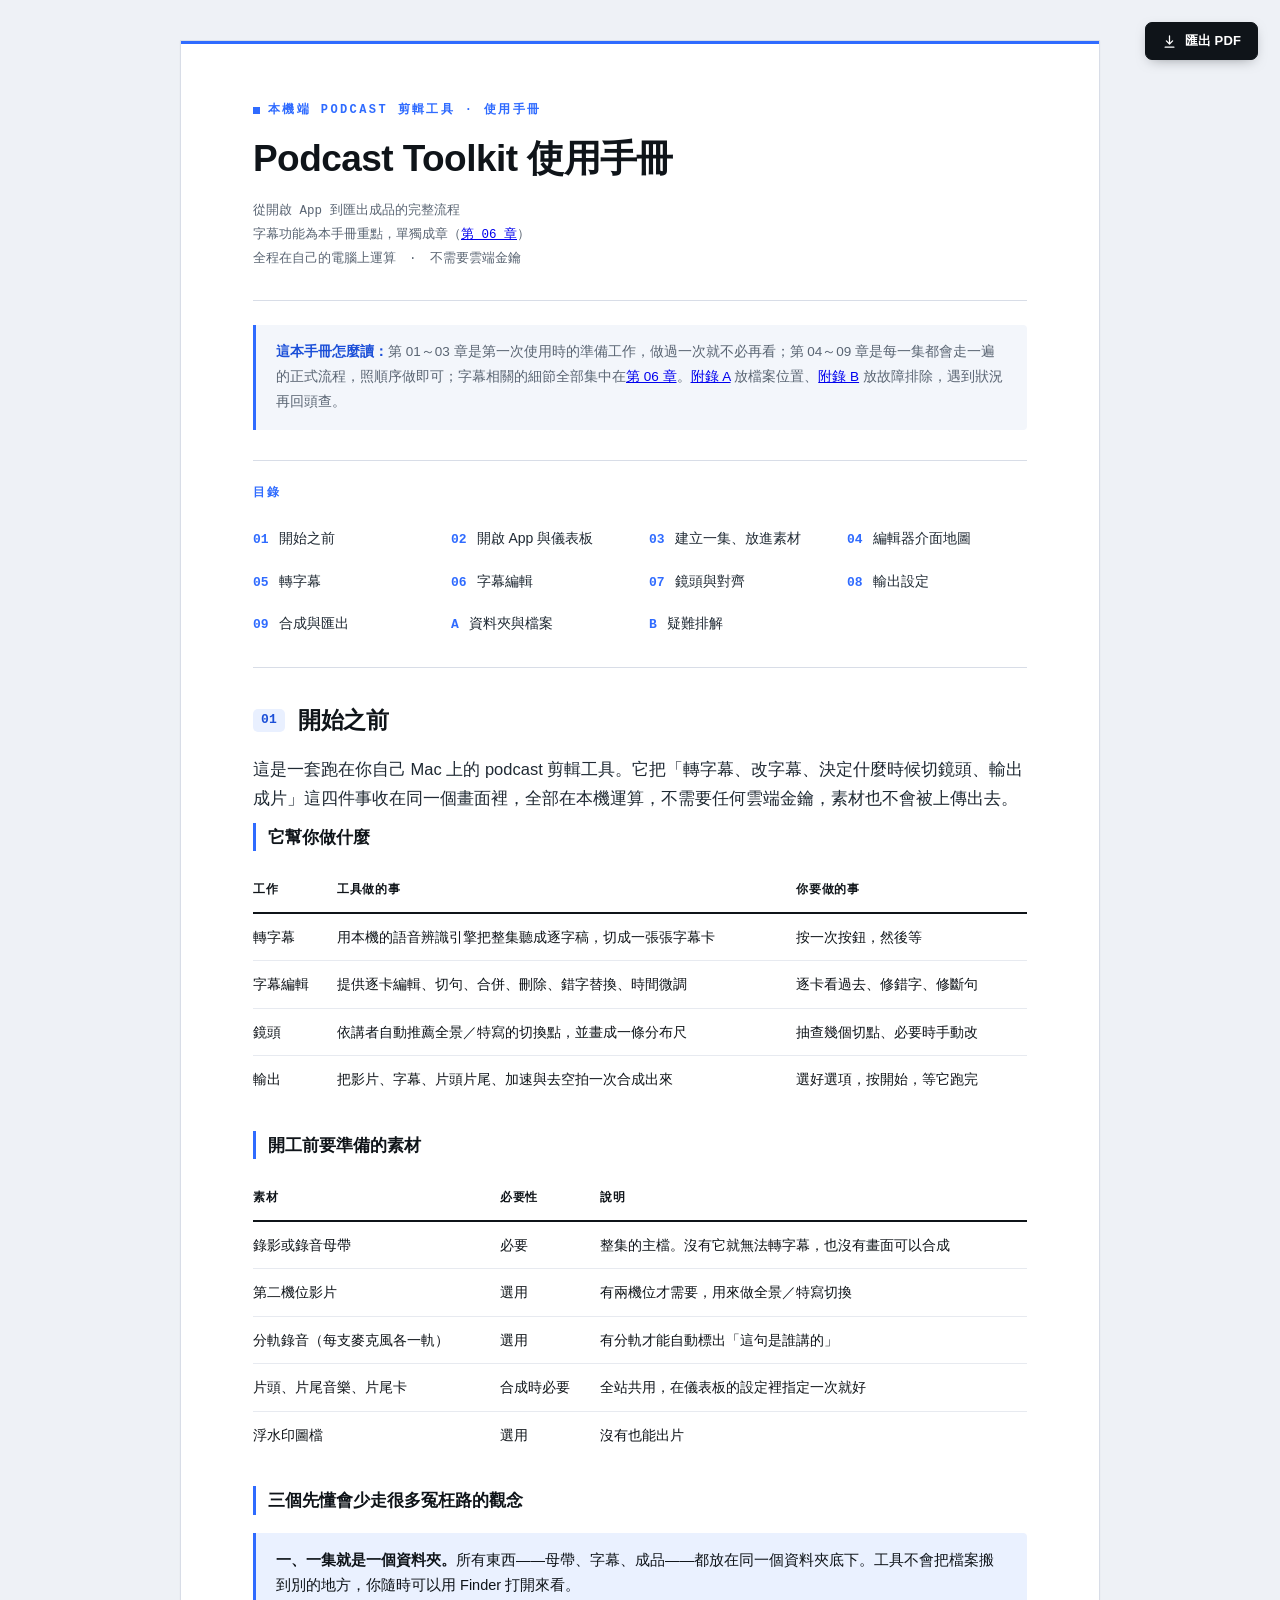
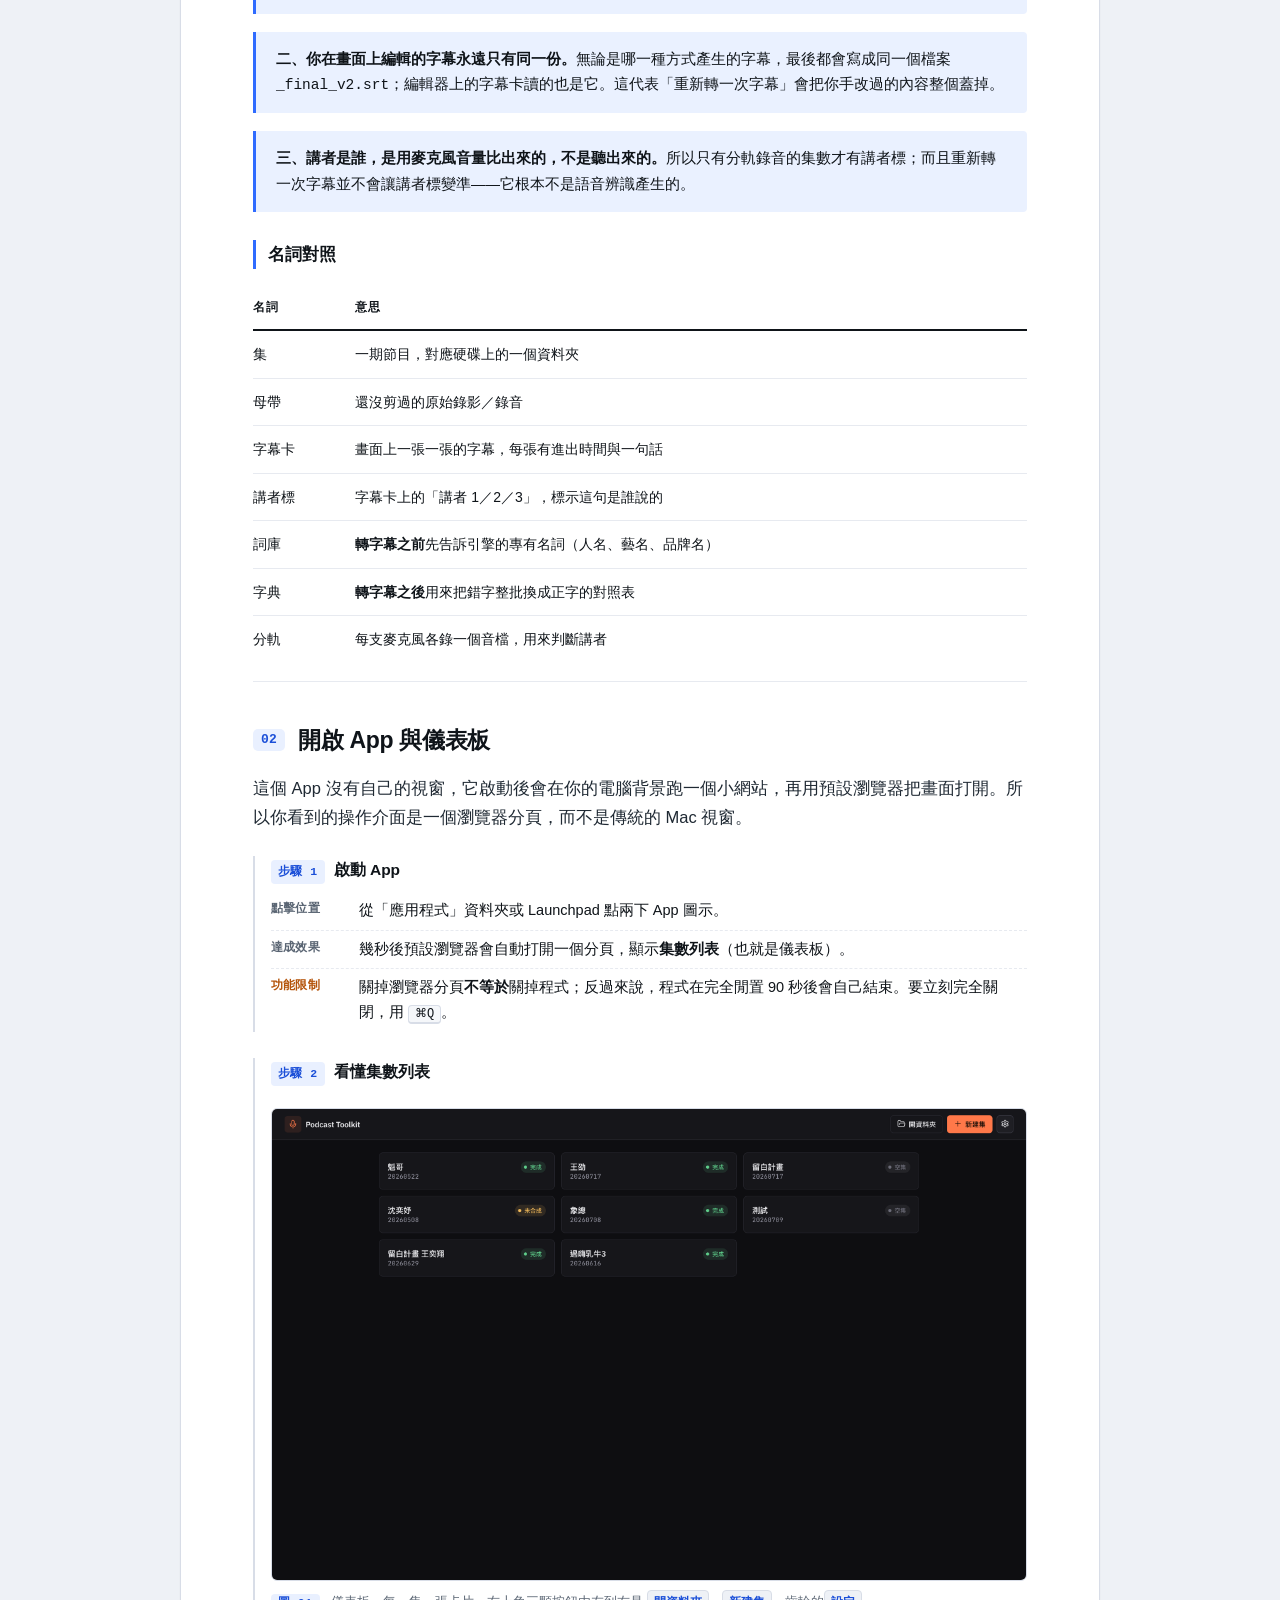
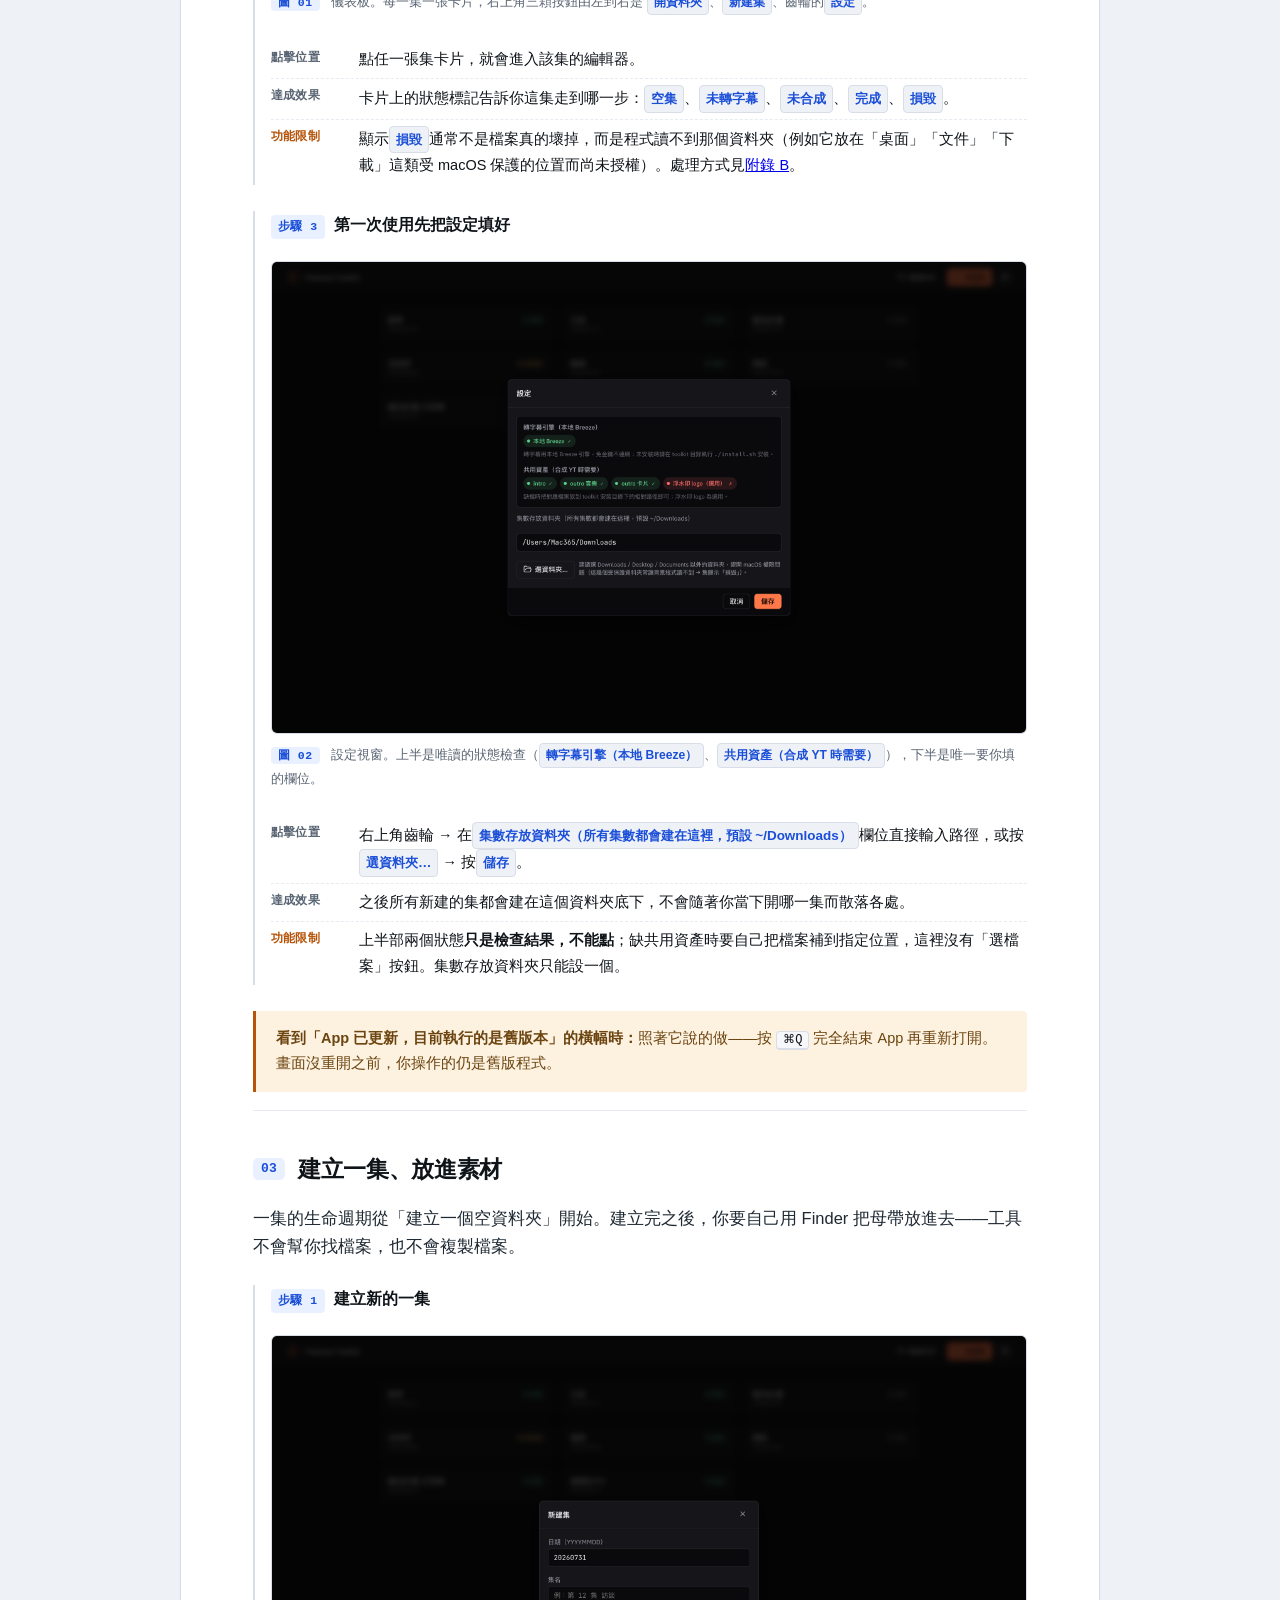
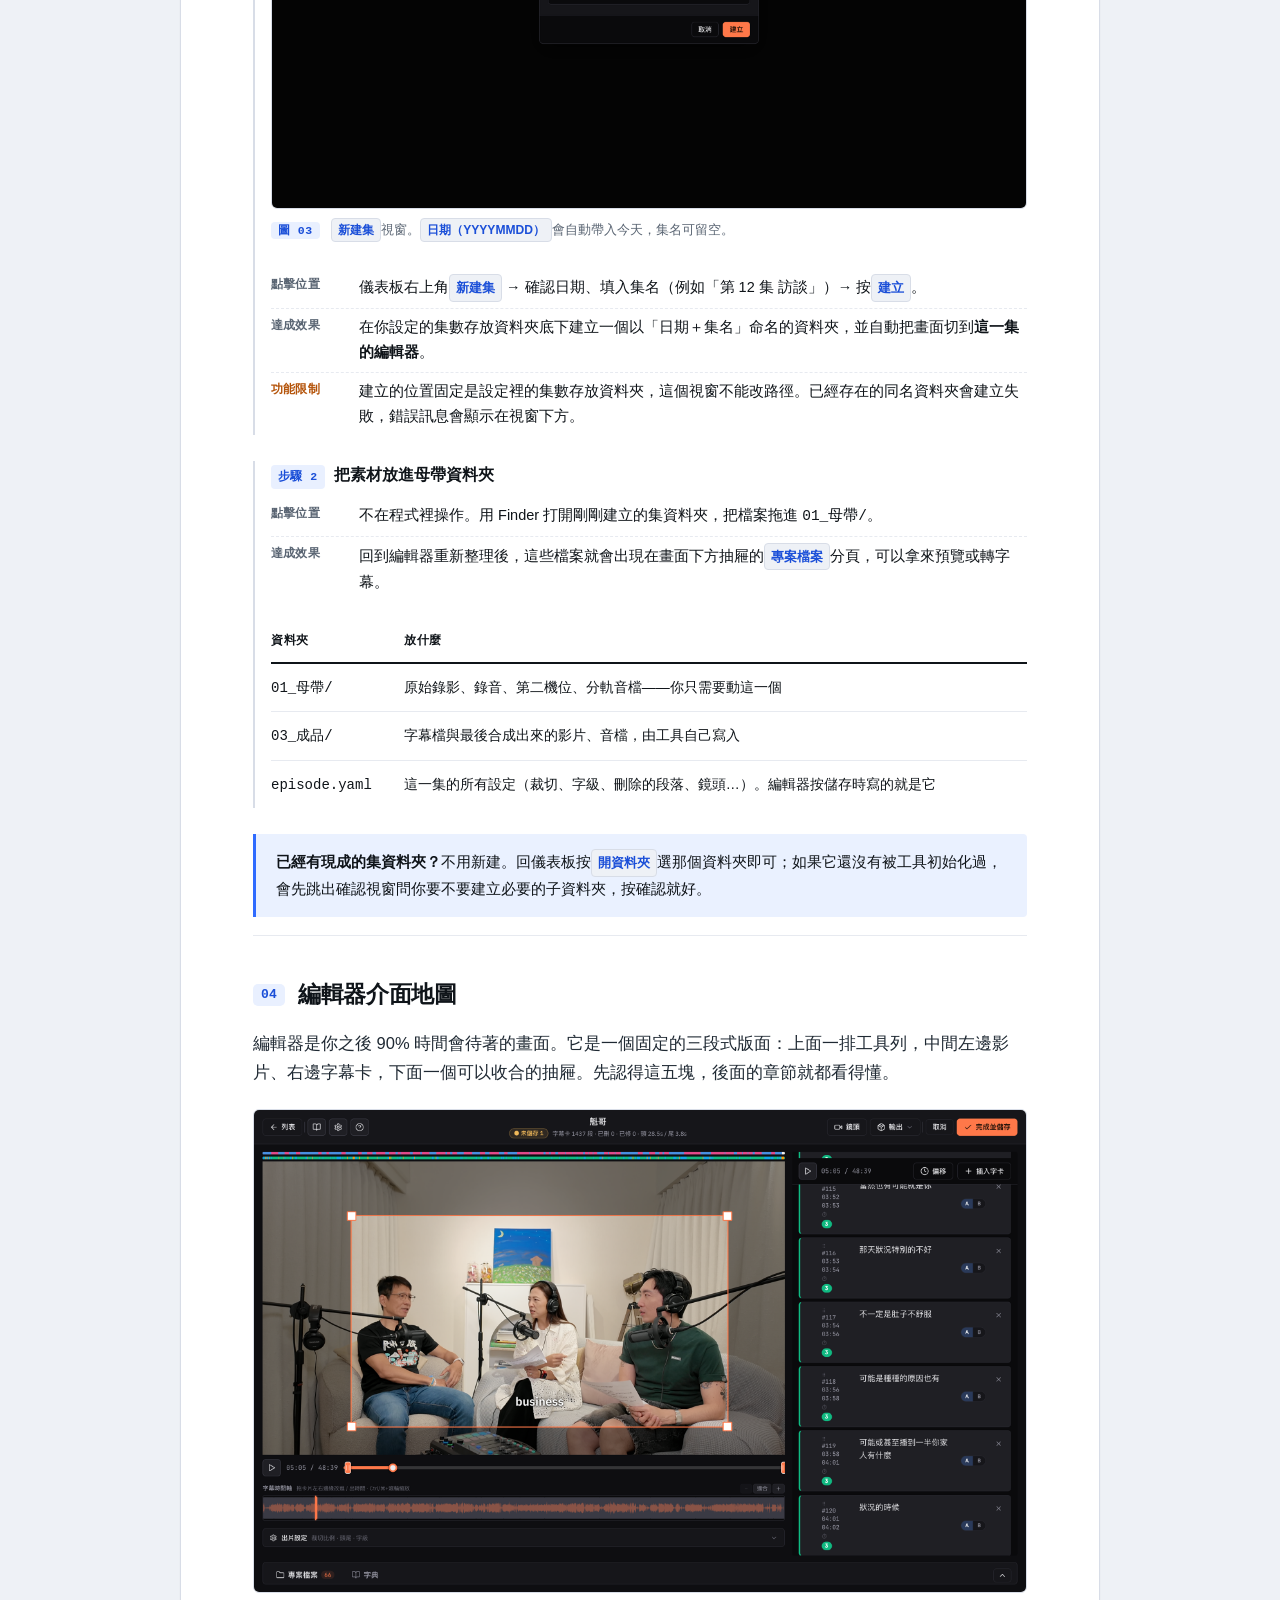
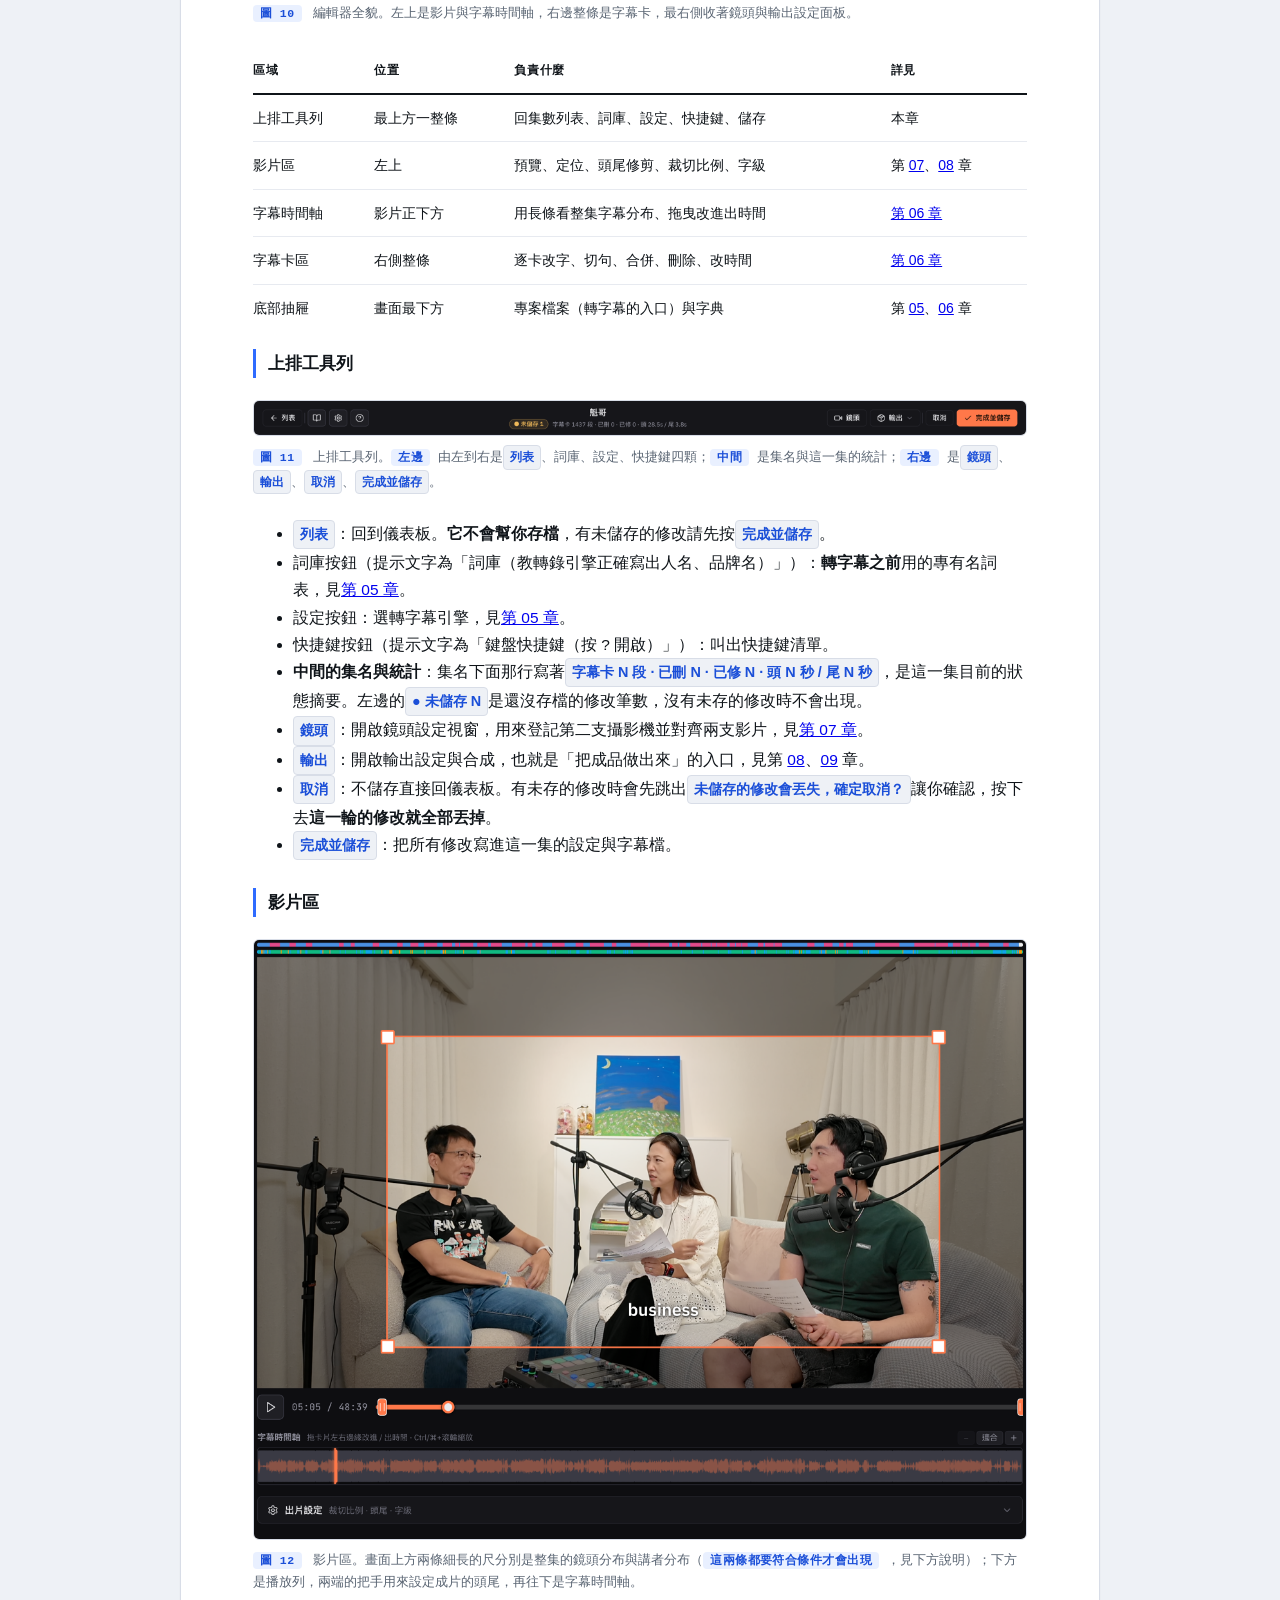
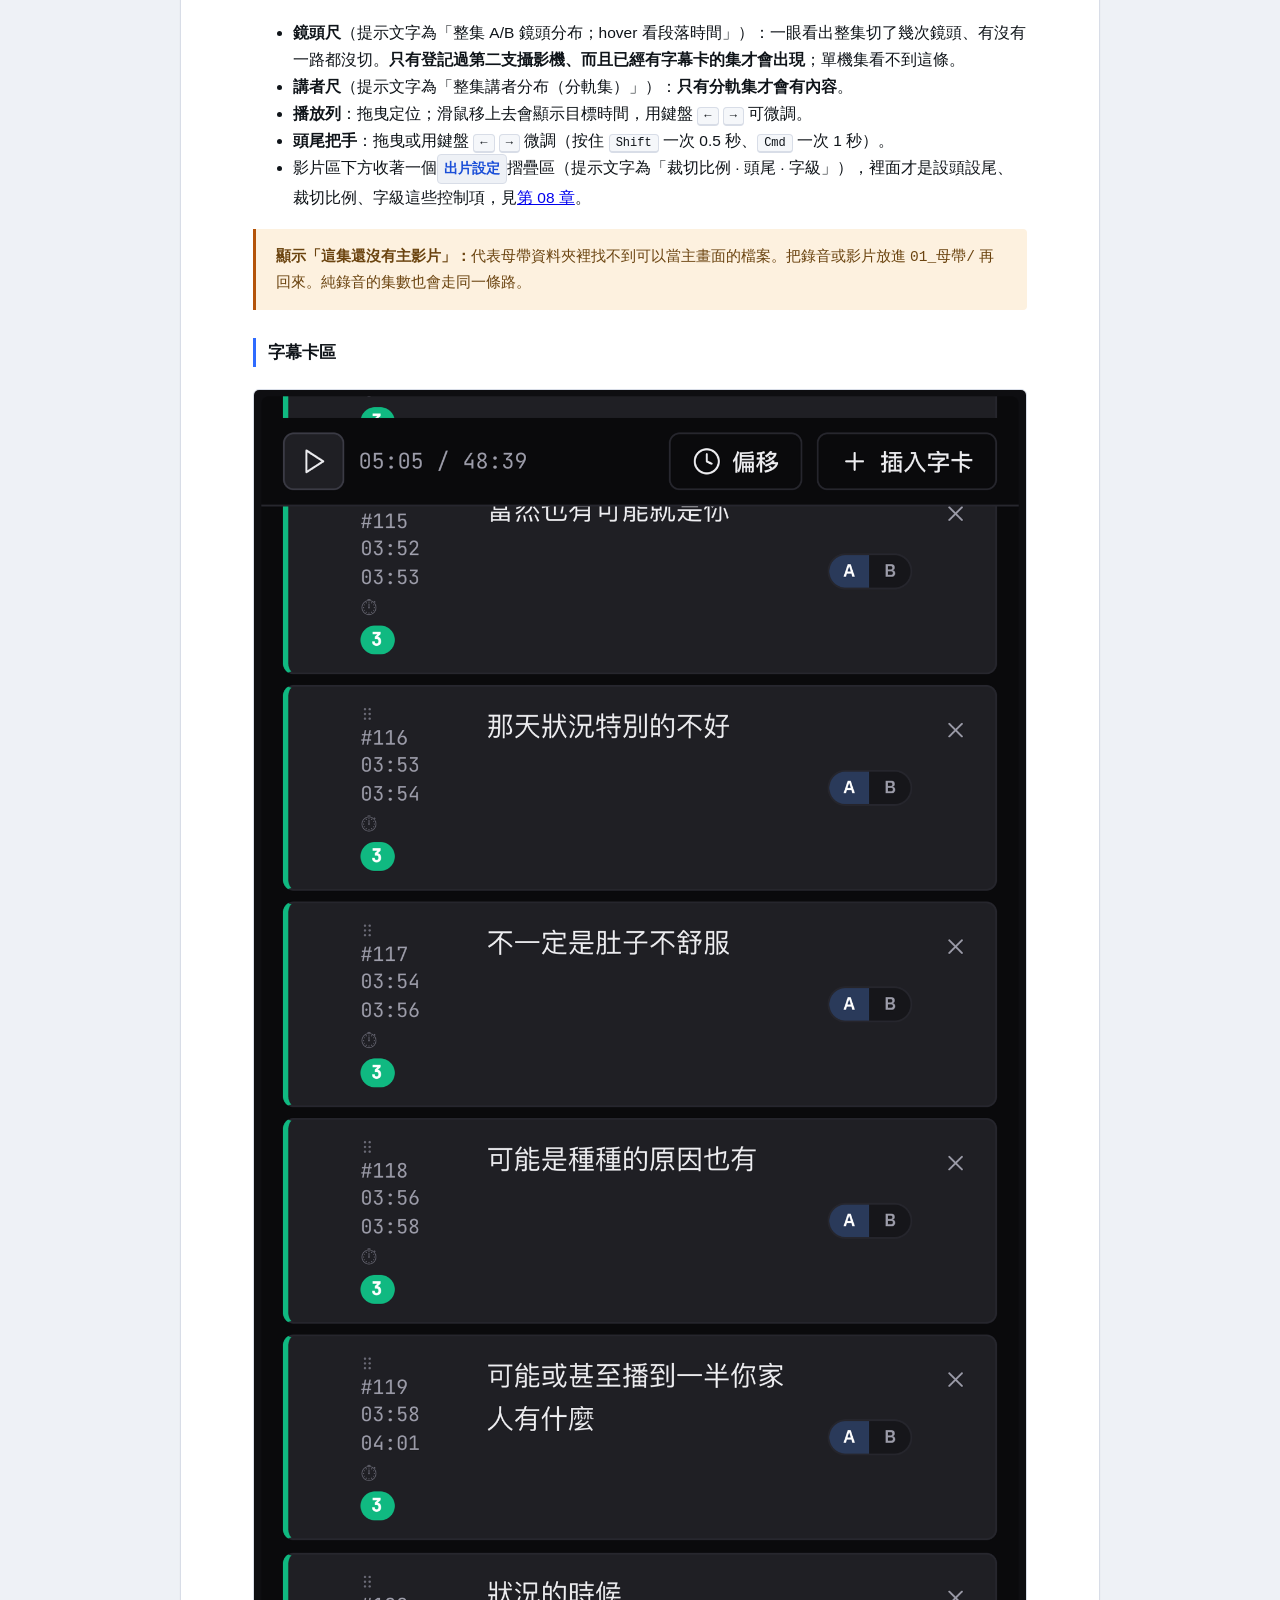
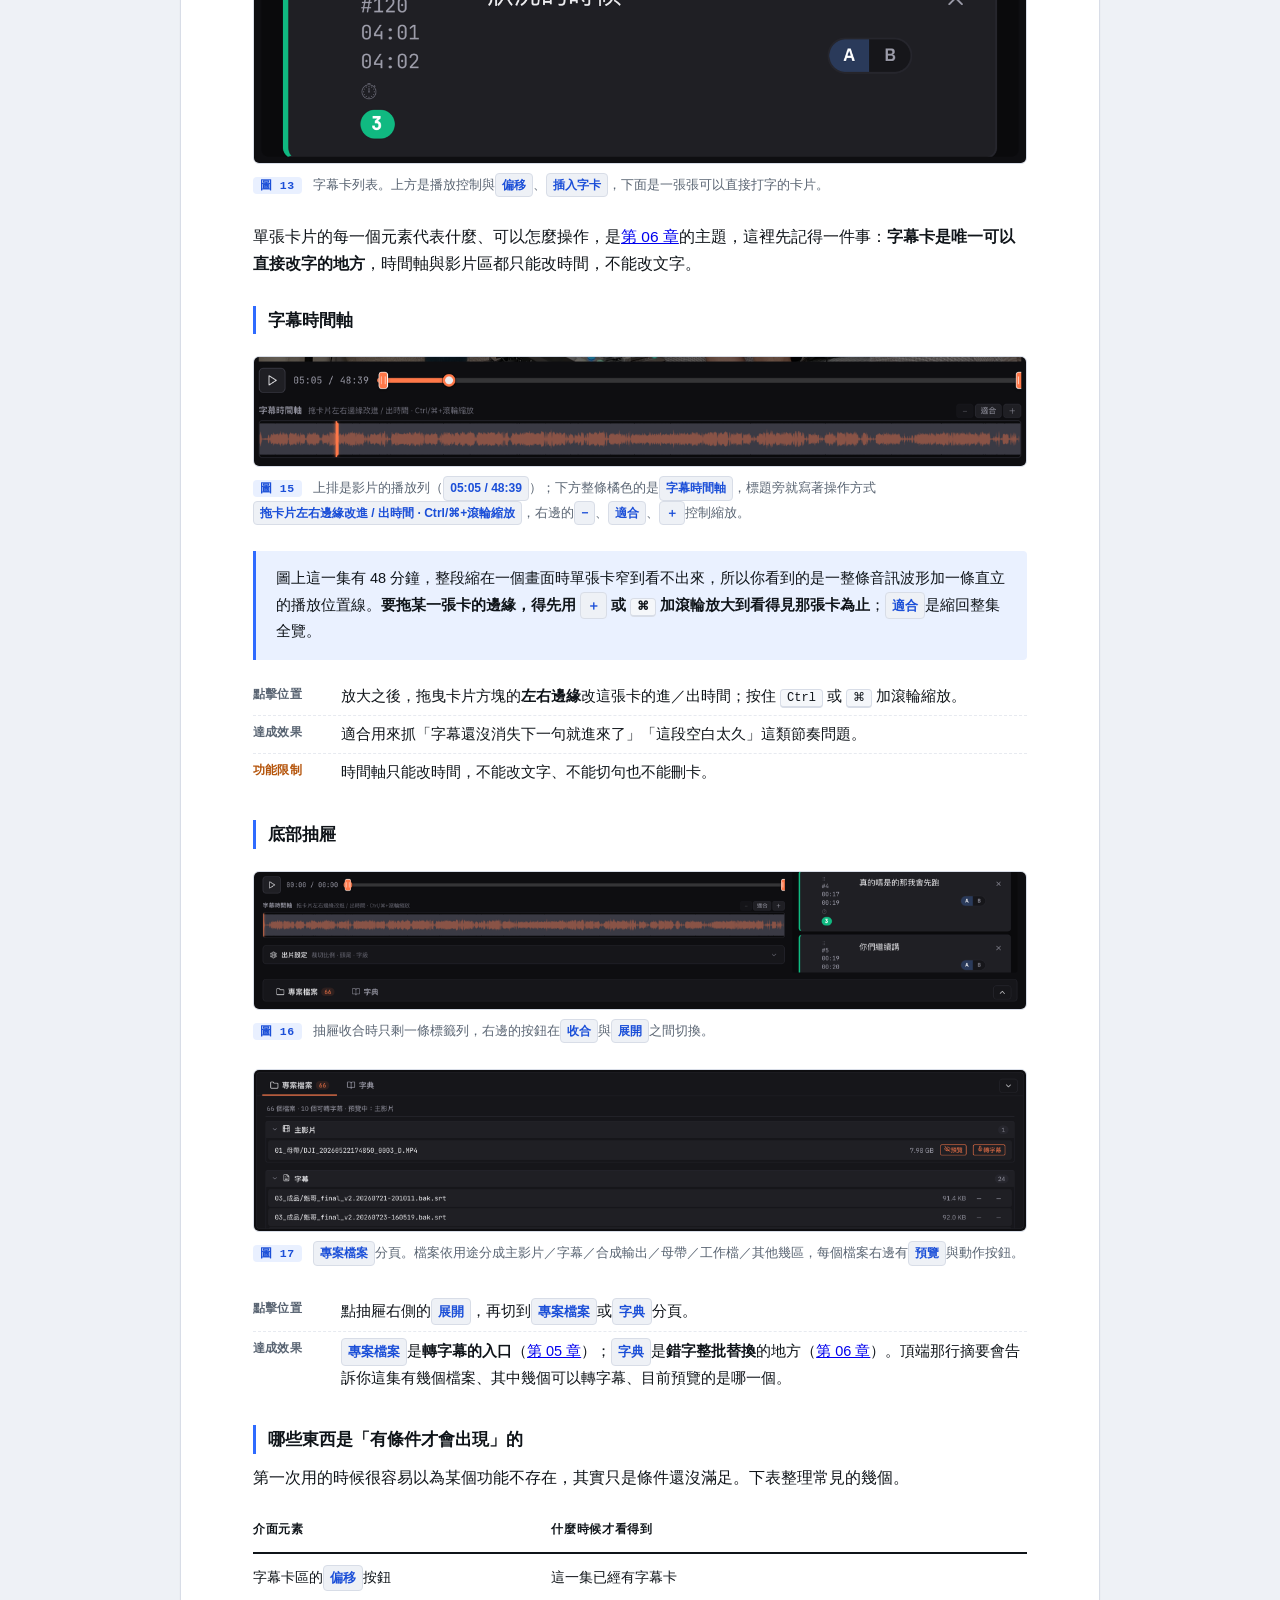
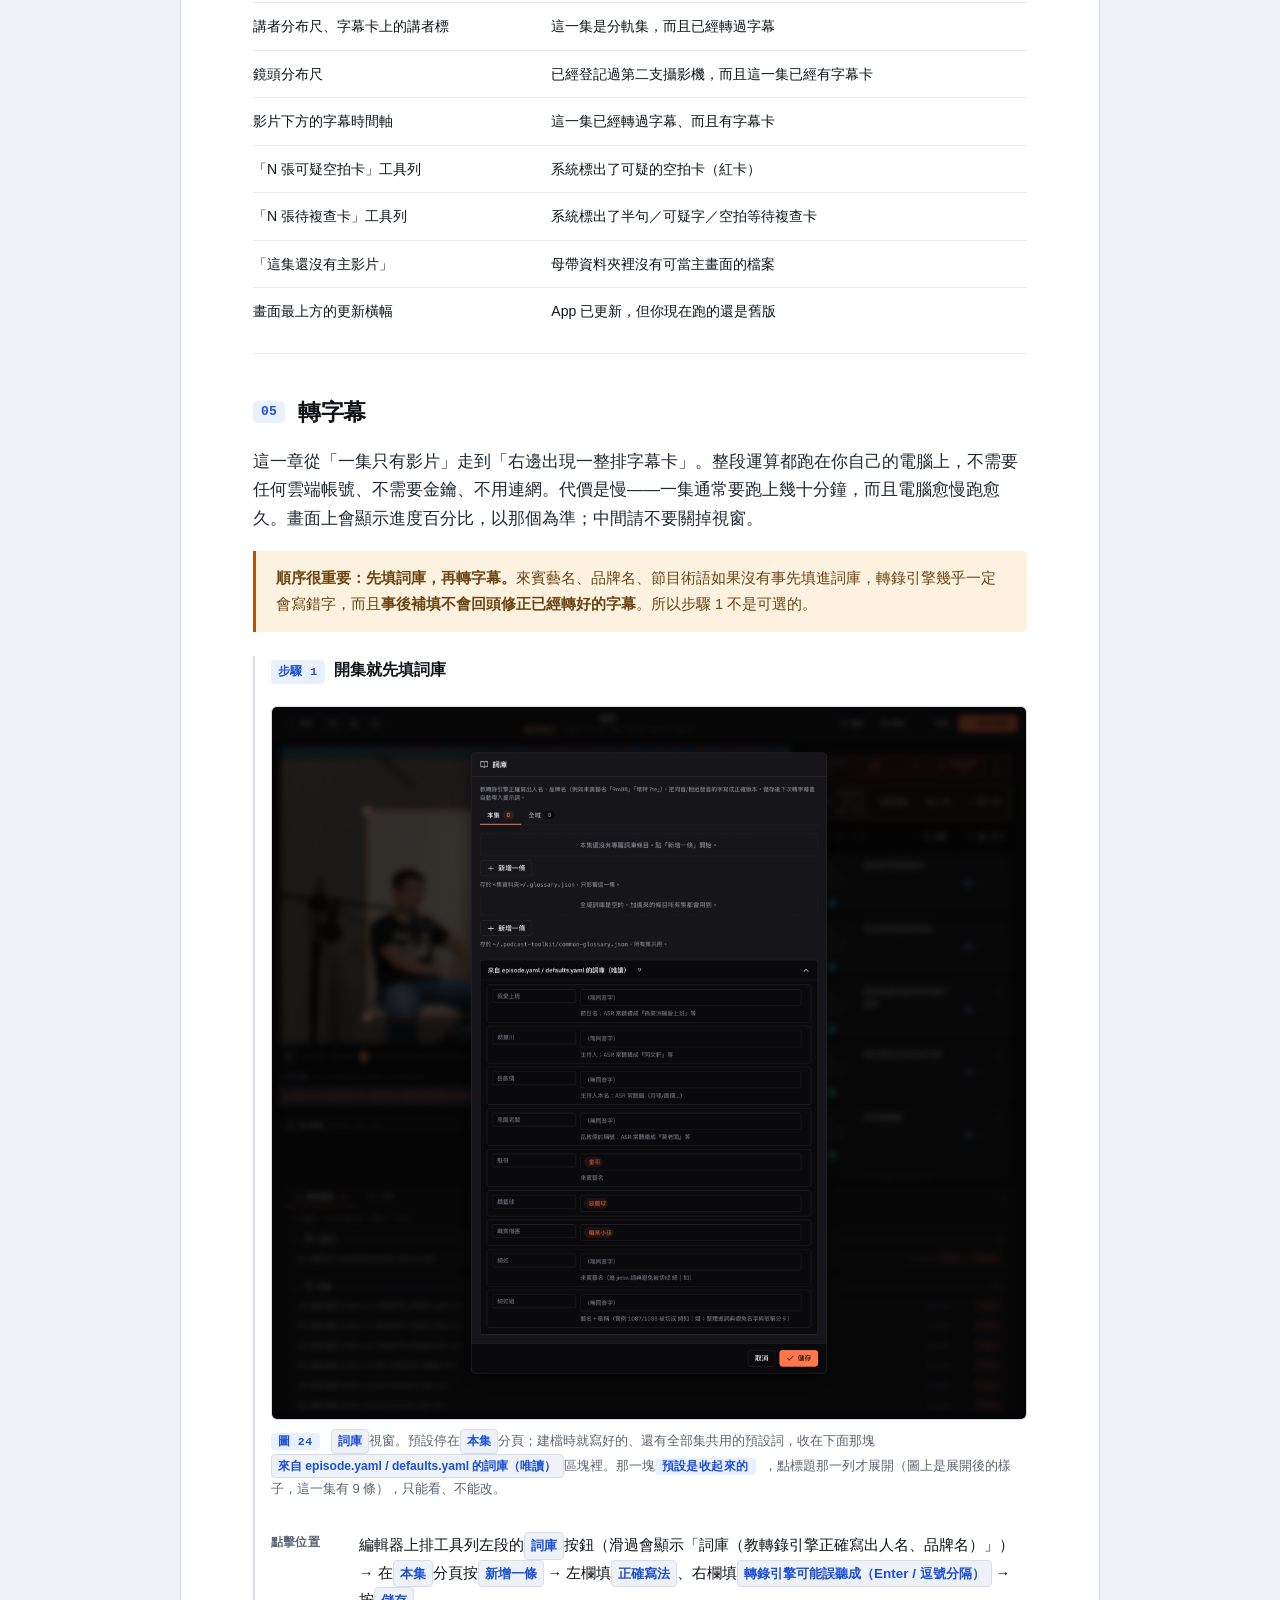
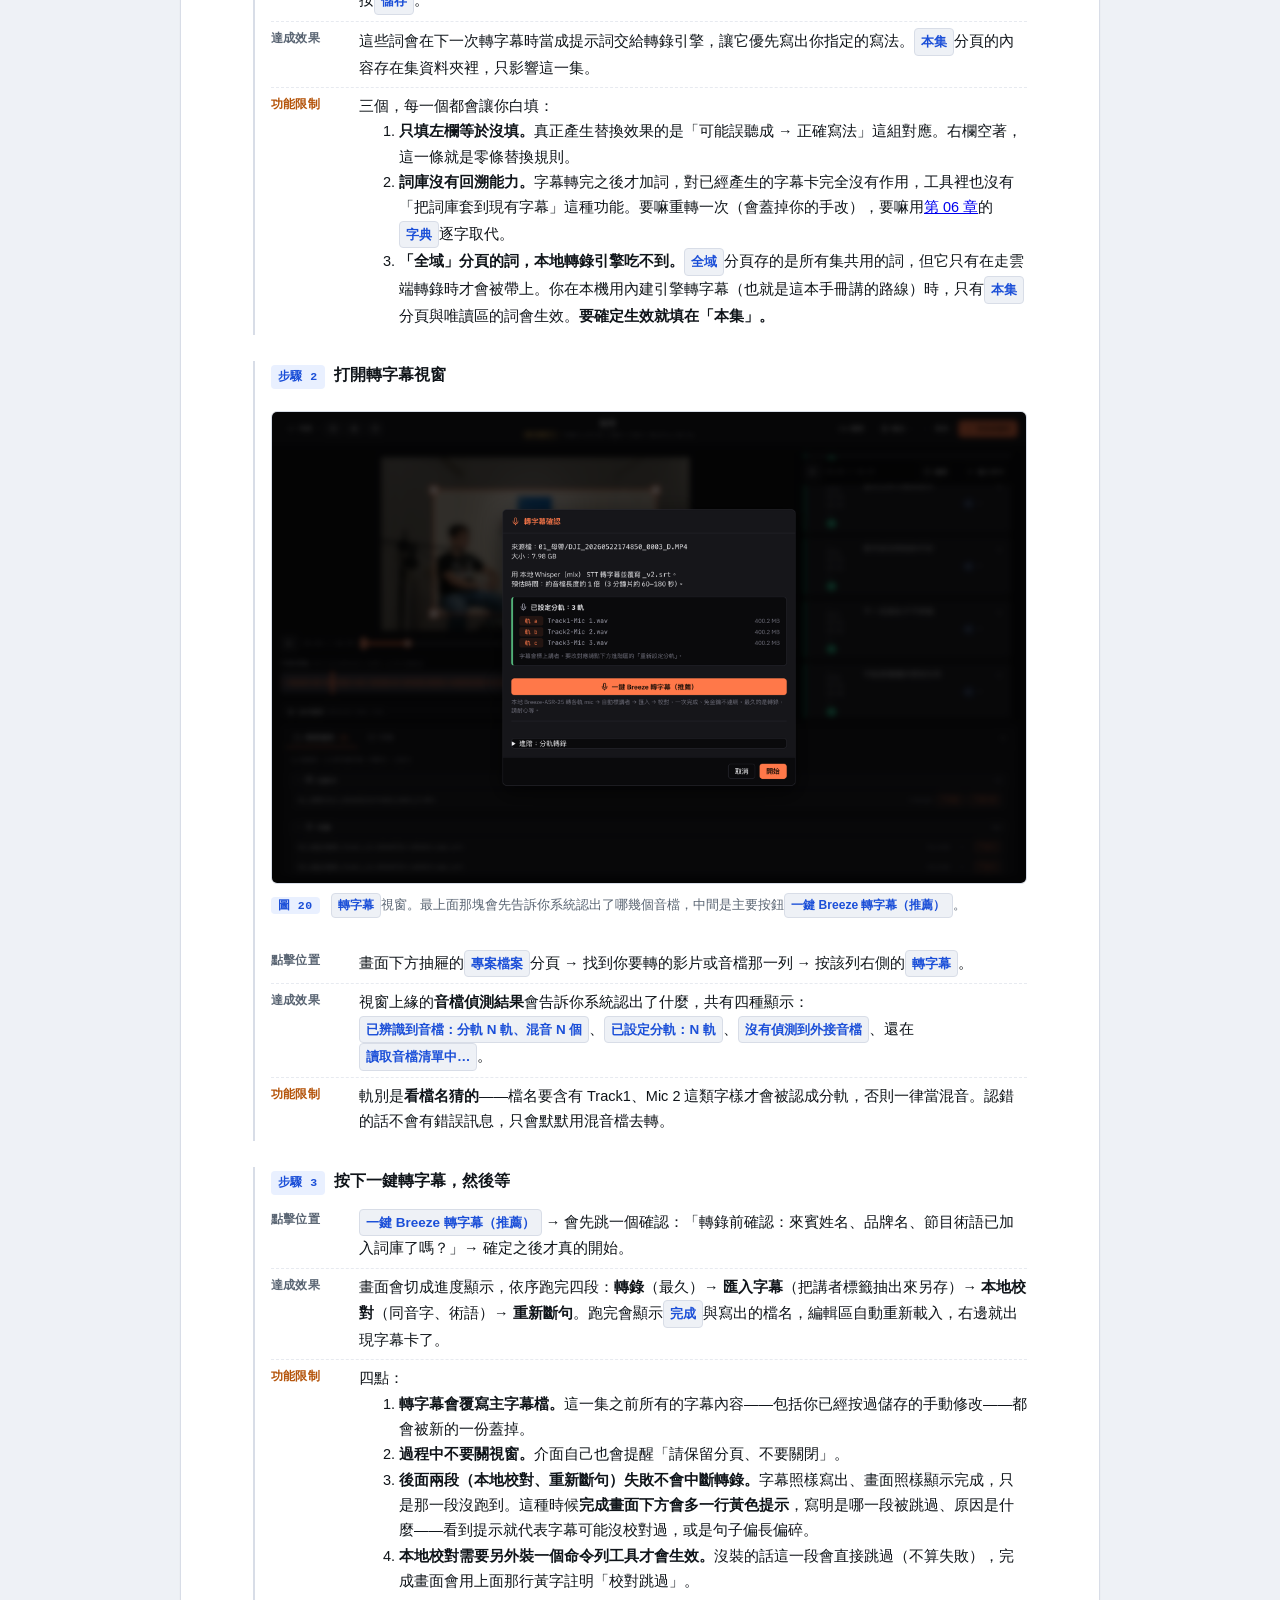
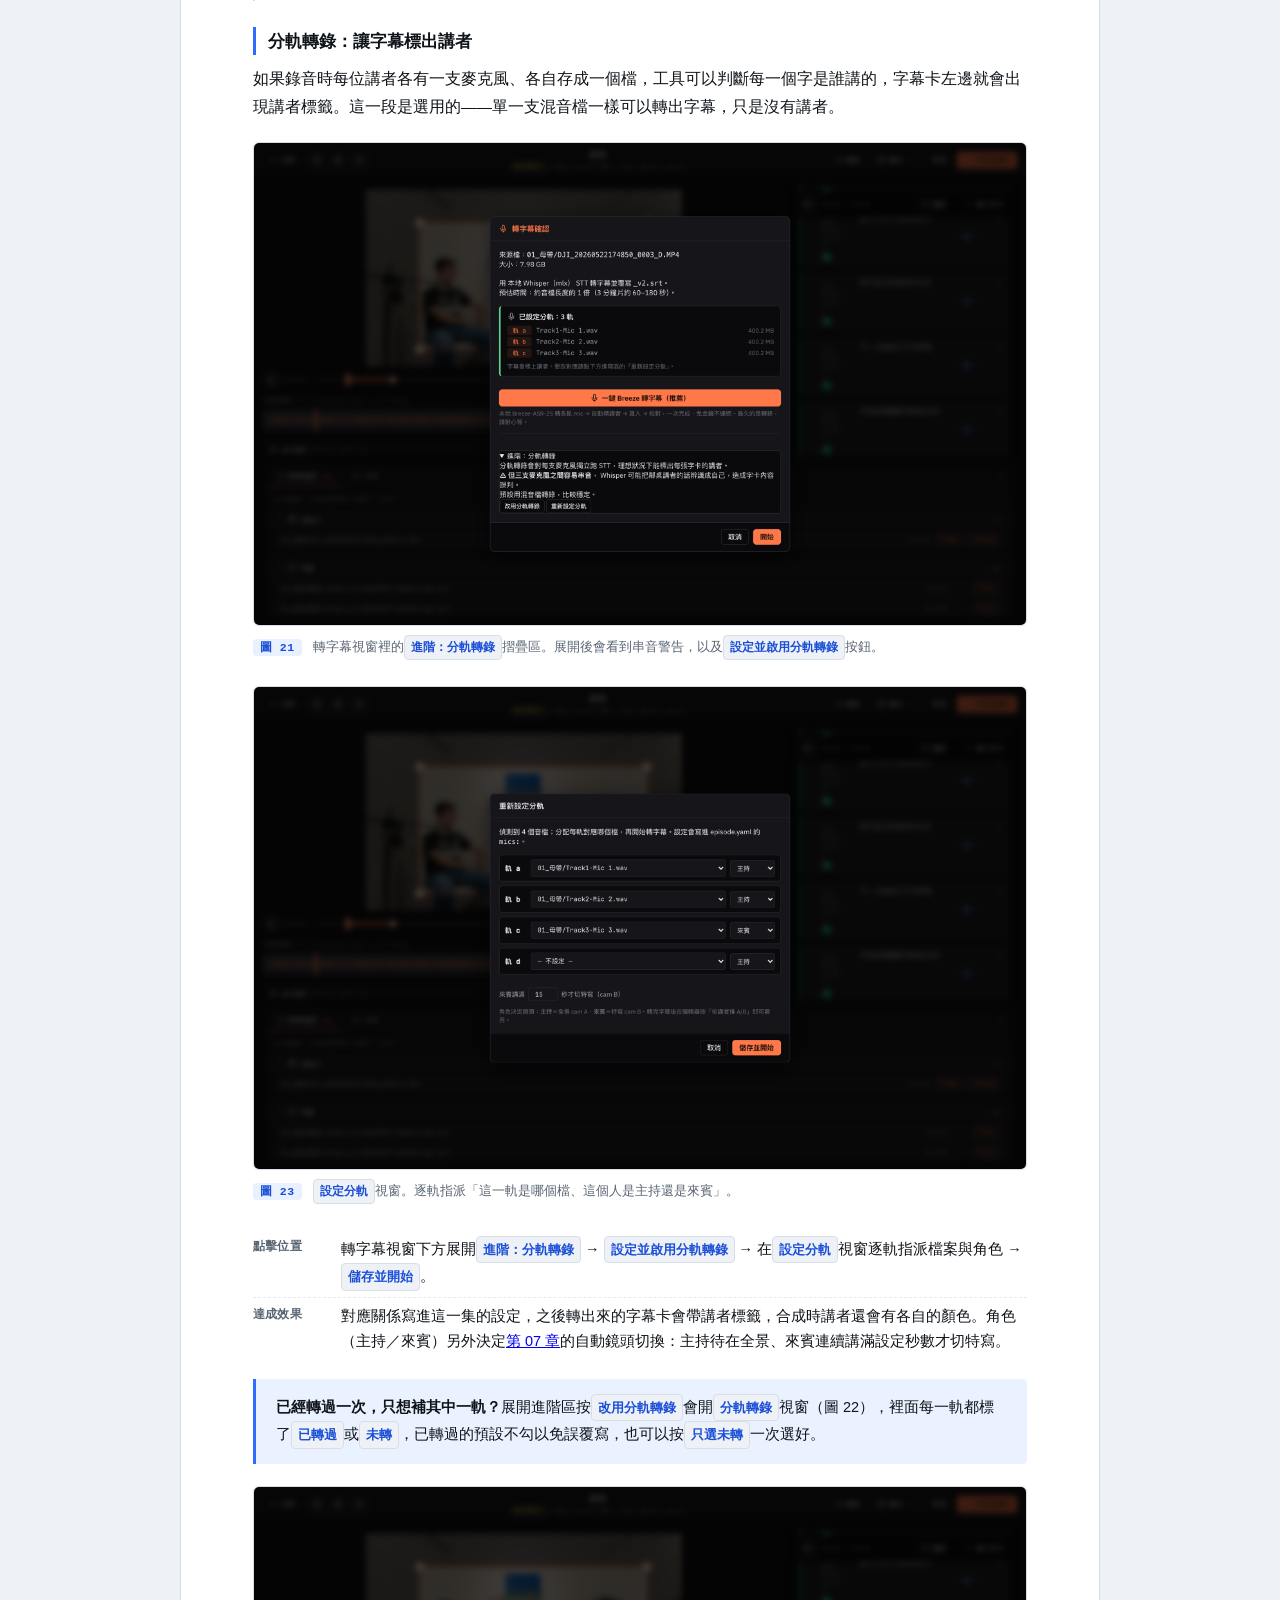
==== commit 4fad1b91: "fix(transcribe,resegment): 轉錄後段失敗改為顯示提示，重切字幕重建講者標 轉錄的後兩段（本地校對、依語句重切）原本 except 就吞掉，畫面照樣顯示 「完成」，使用者拿到一" ====
--- a/docs/user-manual/index.html
+++ b/docs/user-manual/index.html
@@ -872,7 +872,7 @@
         <h1>Podcast Toolkit 使用手冊</h1>
         <div class="meta">
           從開啟 App 到匯出成品的完整流程<br />
-          字幕功能為本手冊重點，單獨成章（第 06 章）<br />
+          字幕功能為本手冊重點，單獨成章（<a href="#ch06">第 06 章</a>）<br />
           全程在自己的電腦上運算　·　不需要雲端金鑰
         </div>
       </header>
@@ -880,8 +880,11 @@
       <div class="src-note">
         <b>這本手冊怎麼讀：</b>第 01～03
         章是第一次使用時的準備工作，做過一次就不必再看；第 04～09
-        章是每一集都會走一遍的正式流程，照順序做即可；字幕相關的細節全部集中在第
-        06 章。附錄放檔案位置與故障排除，遇到狀況再回頭查。
+        章是每一集都會走一遍的正式流程，照順序做即可；字幕相關的細節全部集中在<a
+          href="#ch06"
+          >第 06 章</a
+        >。<a href="#apx-a">附錄 A</a> 放檔案位置、<a href="#apx-b">附錄 B</a>
+        放故障排除，遇到狀況再回頭查。
       </div>
 
       <nav class="toc">
@@ -1096,7 +1099,8 @@
             <li class="lim">
               <b class="k">功能限制</b>顯示<span class="ui">損毀</span
               >通常不是檔案真的壞掉，而是程式讀不到那個資料夾（例如它放在「桌面」「文件」「下載」這類受
-              macOS 保護的位置而尚未授權）。處理方式見附錄 B。
+              macOS 保護的位置而尚未授權）。處理方式見<a href="#apx-b">附錄 B</a
+              >。
             </li>
           </ul>
         </div>
@@ -1272,25 +1276,25 @@
               <td>影片區</td>
               <td>左上</td>
               <td>預覽、定位、頭尾修剪、裁切比例、字級</td>
-              <td>第 07、08 章</td>
+              <td>第 <a href="#ch07">07</a>、<a href="#ch08">08</a> 章</td>
             </tr>
             <tr>
               <td>字幕時間軸</td>
               <td>影片正下方</td>
               <td>用長條看整集字幕分布、拖曳改進出時間</td>
-              <td>第 06 章</td>
+              <td><a href="#ch06">第 06 章</a></td>
             </tr>
             <tr>
               <td>字幕卡區</td>
               <td>右側整條</td>
               <td>逐卡改字、切句、合併、刪除、改時間</td>
-              <td>第 06 章</td>
+              <td><a href="#ch06">第 06 章</a></td>
             </tr>
             <tr>
               <td>底部抽屜</td>
               <td>畫面最下方</td>
               <td>專案檔案（轉字幕的入口）與字典</td>
-              <td>第 05、06 章</td>
+              <td>第 <a href="#ch05">05</a>、<a href="#ch06">06</a> 章</td>
             </tr>
           </tbody>
         </table>
@@ -1322,10 +1326,12 @@
             >。
           </li>
           <li>
-            詞庫按鈕（提示文字為「詞庫（教轉錄引擎正確寫出人名、品牌名）」）：<b>轉字幕之前</b>用的專有名詞表，見第
-            05 章。
-          </li>
-          <li>設定按鈕：選轉字幕引擎，見第 05 章。</li>
+            詞庫按鈕（提示文字為「詞庫（教轉錄引擎正確寫出人名、品牌名）」）：<b>轉字幕之前</b>用的專有名詞表，見<a
+              href="#ch05"
+              >第 05 章</a
+            >。
+          </li>
+          <li>設定按鈕：選轉字幕引擎，見<a href="#ch05">第 05 章</a>。</li>
           <li>
             快捷鍵按鈕（提示文字為「鍵盤快捷鍵（按 ?
             開啟）」）：叫出快捷鍵清單。
@@ -1338,13 +1344,15 @@
           </li>
           <li>
             <span class="ui">鏡頭</span
-            >：開啟鏡頭設定視窗，用來登記第二支攝影機並對齊兩支影片，見第 07
-            章。
+            >：開啟鏡頭設定視窗，用來登記第二支攝影機並對齊兩支影片，見<a
+              href="#ch07"
+              >第 07 章</a
+            >。
           </li>
           <li>
             <span class="ui">輸出</span
-            >：開啟輸出設定與合成，也就是「把成品做出來」的入口，見第 08、09
-            章。
+            >：開啟輸出設定與合成，也就是「把成品做出來」的入口，見第
+            <a href="#ch08">08</a>、<a href="#ch09">09</a> 章。
           </li>
           <li>
             <span class="ui">取消</span
@@ -1389,7 +1397,10 @@
           <li>
             影片區下方收著一個<span class="ui">出片設定</span
             >摺疊區（提示文字為「裁切比例 · 頭尾 ·
-            字級」），裡面才是設頭設尾、裁切比例、字級這些控制項，見第 08 章。
+            字級」），裡面才是設頭設尾、裁切比例、字級這些控制項，見<a
+              href="#ch08"
+              >第 08 章</a
+            >。
           </li>
         </ul>
         <div class="callout amber">
@@ -1413,8 +1424,9 @@
           </figcaption>
         </figure>
         <p>
-          單張卡片的每一個元素代表什麼、可以怎麼操作，是第 06
-          章的主題，這裡先記得一件事：<b>字幕卡是唯一可以直接改字的地方</b>，時間軸與影片區都只能改時間，不能改文字。
+          單張卡片的每一個元素代表什麼、可以怎麼操作，是<a href="#ch06"
+            >第 06 章</a
+          >的主題，這裡先記得一件事：<b>字幕卡是唯一可以直接改字的地方</b>，時間軸與影片區都只能改時間，不能改文字。
         </p>
 
         <h3>字幕時間軸</h3>
@@ -1492,9 +1504,13 @@
           </li>
           <li>
             <b class="k">達成效果</b
-            ><span class="ui">專案檔案</span>是<b>轉字幕的入口</b>（第 05
-            章）；<span class="ui">字典</span>是<b>錯字整批替換</b>的地方（第 06
-            章）。頂端那行摘要會告訴你這集有幾個檔案、其中幾個可以轉字幕、目前預覽的是哪一個。
+            ><span class="ui">專案檔案</span>是<b>轉字幕的入口</b>（<a
+              href="#ch05"
+              >第 05 章</a
+            >）；<span class="ui">字典</span>是<b>錯字整批替換</b>的地方（<a
+              href="#ch06"
+              >第 06 章</a
+            >）。頂端那行摘要會告訴你這集有幾個檔案、其中幾個可以轉字幕、目前預覽的是哪一個。
           </li>
         </ul>
 
@@ -1607,8 +1623,10 @@
                 </li>
                 <li>
                   <b>詞庫沒有回溯能力。</b
-                  >字幕轉完之後才加詞，對已經產生的字幕卡完全沒有作用，工具裡也沒有「把詞庫套到現有字幕」這種功能。要嘛重轉一次（會蓋掉你的手改），要嘛用第
-                  06 章的<span class="ui">字典</span>逐字取代。
+                  >字幕轉完之後才加詞，對已經產生的字幕卡完全沒有作用，工具裡也沒有「把詞庫套到現有字幕」這種功能。要嘛重轉一次（會蓋掉你的手改），要嘛用<a
+                    href="#ch06"
+                    >第 06 章</a
+                  >的<span class="ui">字典</span>逐字取代。
                 </li>
                 <li>
                   <b>「全域」分頁的詞，本地轉錄引擎吃不到。</b
@@ -1695,12 +1713,12 @@
                   >介面自己也會提醒「請保留分頁、不要關閉」。
                 </li>
                 <li>
-                  <b>最後一段「重新斷句」失敗時是靜默的。</b
-                  >畫面照樣顯示完成，只是斷句沒有重整。看到字幕一句特別長、或斷得很碎，通常就是這一段沒跑成功。
+                  <b>後面兩段（本地校對、重新斷句）失敗不會中斷轉錄。</b
+                  >字幕照樣寫出、畫面照樣顯示完成，只是那一段沒跑到。這種時候<b>完成畫面下方會多一行黃色提示</b>，寫明是哪一段被跳過、原因是什麼——看到提示就代表字幕可能沒校對過，或是句子偏長偏碎。
                 </li>
                 <li>
                   <b>本地校對需要另外裝一個命令列工具才會生效。</b
-                  >沒裝的話這一段會直接跳過，不會報錯，你只會覺得「校對好像沒做事」。
+                  >沒裝的話這一段會直接跳過（不算失敗），完成畫面會用上面那行黃字註明「校對跳過」。
                 </li>
               </ol>
             </li>
@@ -1749,8 +1767,10 @@
           </li>
           <li>
             <b class="k">達成效果</b
-            >對應關係寫進這一集的設定，之後轉出來的字幕卡會帶講者標籤，合成時講者還會有各自的顏色。角色（主持／來賓）另外決定第
-            07 章的自動鏡頭切換：主持待在全景、來賓連續講滿設定秒數才切特寫。
+            >對應關係寫進這一集的設定，之後轉出來的字幕卡會帶講者標籤，合成時講者還會有各自的顏色。角色（主持／來賓）另外決定<a
+              href="#ch07"
+              >第 07 章</a
+            >的自動鏡頭切換：主持待在全景、來賓連續講滿設定秒數才切特寫。
           </li>
         </ul>
 
@@ -1780,8 +1800,10 @@
 
         <div class="callout red">
           <b>講者標是「比音量」比出來的，不是聽出來的。</b
-          >工具的判斷方式是：同一個瞬間哪一支麥克風的音量最大，就算誰在講。這件事有兩個直接後果——<b>第一</b>，重新轉一次字幕<b>不會</b>修正標錯的講者，因為用同一份音檔算同一套音量，結果一模一樣，純粹白等；<b>第二</b>，編輯器裡<b>沒有任何地方可以手動改講者</b>（卡片上那個講者標籤是唯讀的）。這是目前的設計限制，第
-          06 章會再提一次。
+          >工具的判斷方式是：同一個瞬間哪一支麥克風的音量最大，就算誰在講。這件事有兩個直接後果——<b>第一</b>，重新轉一次字幕<b>不會</b>修正標錯的講者，因為用同一份音檔算同一套音量，結果一模一樣，純粹白等；<b>第二</b>，編輯器裡<b>沒有任何地方可以手動改講者</b>（卡片上那個講者標籤是唯讀的）。這是目前的設計限制，<a
+            href="#ch06"
+            >第 06 章</a
+          >會再提一次。
         </div>
 
         <h3>轉錄引擎與共用素材的設定在哪</h3>
@@ -1887,8 +1909,10 @@
             <tr>
               <td><span class="ui">A</span>｜<span class="ui">B</span></td>
               <td>
-                鏡頭。<b>雙機集才會出現</b>，亮起來的那一邊是這句用的鏡頭，詳見第
-                07 章
+                鏡頭。<b>雙機集才會出現</b>，亮起來的那一邊是這句用的鏡頭，詳見<a
+                  href="#ch07"
+                  >第 07 章</a
+                >
               </td>
             </tr>
             <tr>
@@ -2459,7 +2483,8 @@
                 >。按鈕上就寫著這件事，執行前會先自動備份一份。
               </li>
               <li>
-                講者標本身不準的話（見第 06 章紅框），推出來的鏡頭就跟著不準。
+                講者標本身不準的話（見<a href="#ch06">第 06 章</a
+                >紅框），推出來的鏡頭就跟著不準。
               </li>
             </ol>
           </li>
@@ -2775,7 +2800,8 @@
                 版需要用到片尾音樂、片尾卡片這些<b>共用素材</b>，缺檔會直接失敗。在<span
                   class="ui"
                   >設定</span
-                >視窗上半可以先確認這些檔在不在（見第 05 章）。
+                >視窗上半可以先確認這些檔在不在（見<a href="#ch05">第 05 章</a
+                >）。
               </li>
             </ol>
           </li>
@@ -2852,7 +2878,10 @@
             <tr>
               <td><code>{集名}_final_v2.srt.bak</code></td>
               <td>
-                <b>上一次存檔前</b>的字幕。只有一份，每次存檔覆蓋（見第 06 章）
+                <b>上一次存檔前</b>的字幕。只有一份，每次存檔覆蓋（見<a
+                  href="#ch06"
+                  >第 06 章</a
+                >）
               </td>
             </tr>
             <tr>
@@ -2898,15 +2927,20 @@
               <td>
                 <b>不必重轉。</b>用抽屜的<span class="ui">字典</span
                 >批次取代改掉，同時把這些詞補進<span class="ui">詞庫</span
-                >，下一集就不會再錯（第 05、06 章）
+                >，下一集就不會再錯（第 <a href="#ch05">05</a>、<a href="#ch06"
+                  >06</a
+                >
+                章）
               </td>
             </tr>
             <tr>
               <td>按了<span class="ui">全部套用</span>，還是有些卡沒被改到</td>
               <td>字典會整張跳過<b>已經切過句</b>的卡，介面不會提示</td>
               <td>
-                順序改一下：<b>先跑字典，再開始切句</b>。已經切過的只能手動改（第
-                06 章）
+                順序改一下：<b>先跑字典，再開始切句</b>。已經切過的只能手動改（<a
+                  href="#ch06"
+                  >第 06 章</a
+                >）
               </td>
             </tr>
             <tr>
@@ -2914,8 +2948,10 @@
               <td>這集沒登記分軌，而你做了切句／合併／插入／改時間造成重排</td>
               <td>
                 先在<span class="ui">設定分軌</span
-                >登記好各軌麥克風再編輯。已經歪掉只能重跑分軌設定與轉錄（第 06
-                章）
+                >登記好各軌麥克風再編輯。已經歪掉只能重跑分軌設定與轉錄（<a
+                  href="#ch06"
+                  >第 06 章</a
+                >）
               </td>
             </tr>
             <tr>
@@ -2927,8 +2963,10 @@
               <td>
                 <b>立刻不要再存檔</b>。到 <code>03_成品/</code> 找檔名帶時間戳的
                 <code>.bak.srt</code
-                >，挑轉字幕之前那個時間點、改回主字幕檔名。這種備份不會互相覆蓋，舊版本都還在（第
-                06、附錄 A）
+                >，挑轉字幕之前那個時間點、改回主字幕檔名。這種備份不會互相覆蓋，舊版本都還在（<a
+                  href="#ch06"
+                  >第 06 章</a
+                >、<a href="#apx-a">附錄 A</a>）
               </td>
             </tr>
             <tr>
@@ -2947,7 +2985,7 @@
                 這是該模式的正常結果，字幕另外出成一份檔案。要燒進畫面就改回<span
                   class="ui"
                   >燒進畫面</span
-                >（第 08 章）
+                >（<a href="#ch08">第 08 章</a>）
               </td>
             </tr>
             <tr>
@@ -2964,7 +3002,11 @@
                 展開<span class="ui">ffmpeg 訊息</span>看實際錯誤；到<span
                   class="ui"
                   >設定</span
-                >視窗上半確認共用素材都在（第 05、09 章）
+                >視窗上半確認共用素材都在（第 <a href="#ch05">05</a>、<a
+                  href="#ch09"
+                  >09</a
+                >
+                章）
               </td>
             </tr>
             <tr>
@@ -2976,25 +3018,32 @@
                   >手動標記</span
                 >的話，<span class="ui">套用</span>之後還要按<span class="ui"
                   >儲存</span
-                >（第 07 章）
+                >（<a href="#ch07">第 07 章</a>）
               </td>
             </tr>
             <tr>
               <td><span class="ui">依講者推 A/B</span>按不動</td>
               <td>這集沒有逐卡講者資料</td>
-              <td>先跑分軌轉錄，才有講者可以拿來推鏡頭（第 07 章）</td>
+              <td>
+                先跑分軌轉錄，才有講者可以拿來推鏡頭（<a href="#ch07"
+                  >第 07 章</a
+                >）
+              </td>
             </tr>
             <tr>
               <td>字幕整體早了或晚了一點</td>
               <td>字幕與影片的起點差了一個固定值</td>
               <td>
-                用<span class="ui">偏移</span>整份平移，不要一張張調（第 06 章）
+                用<span class="ui">偏移</span>整份平移，不要一張張調（<a
+                  href="#ch06"
+                  >第 06 章</a
+                >）
               </td>
             </tr>
             <tr>
               <td>關掉視窗，App 還在</td>
               <td>關視窗不等於結束程式</td>
-              <td>按 <kbd>⌘Q</kbd> 完全結束（第 02 章）</td>
+              <td>按 <kbd>⌘Q</kbd> 完全結束（<a href="#ch02">第 02 章</a>）</td>
             </tr>
           </tbody>
         </table>
